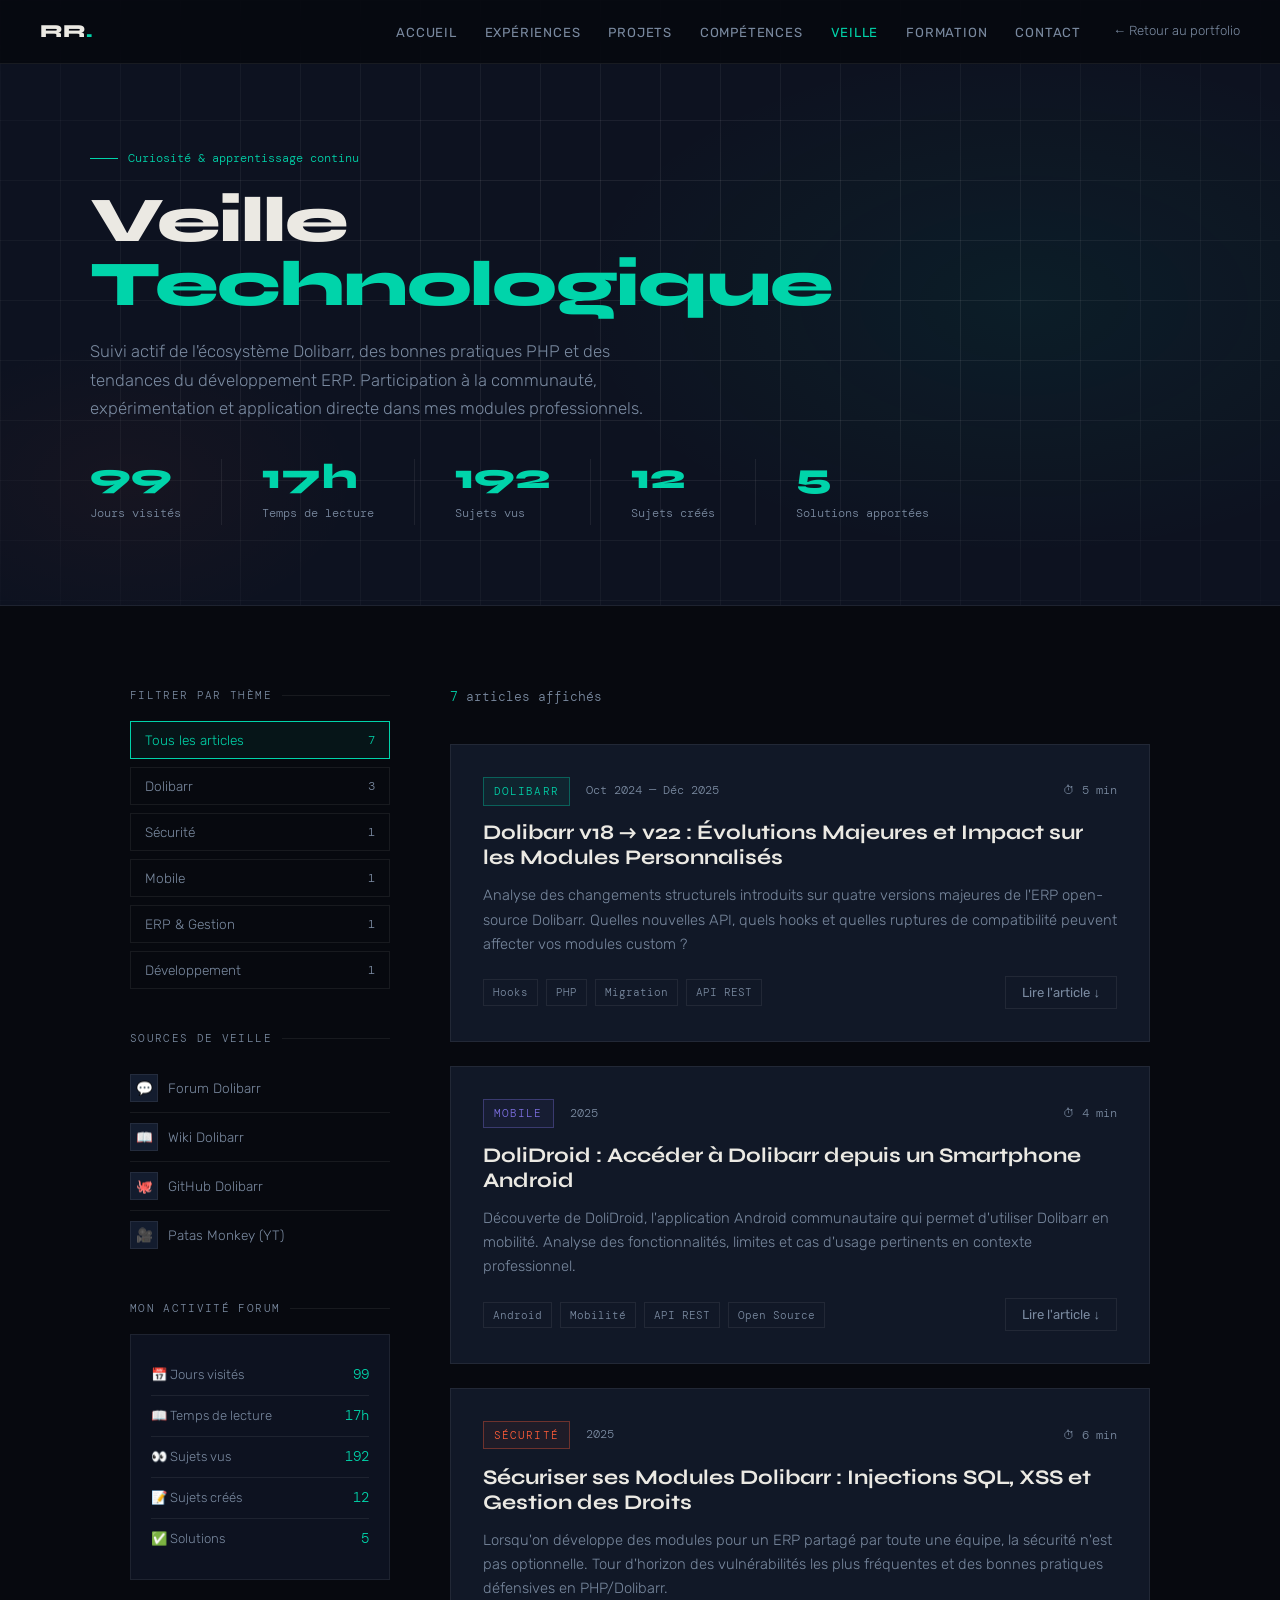
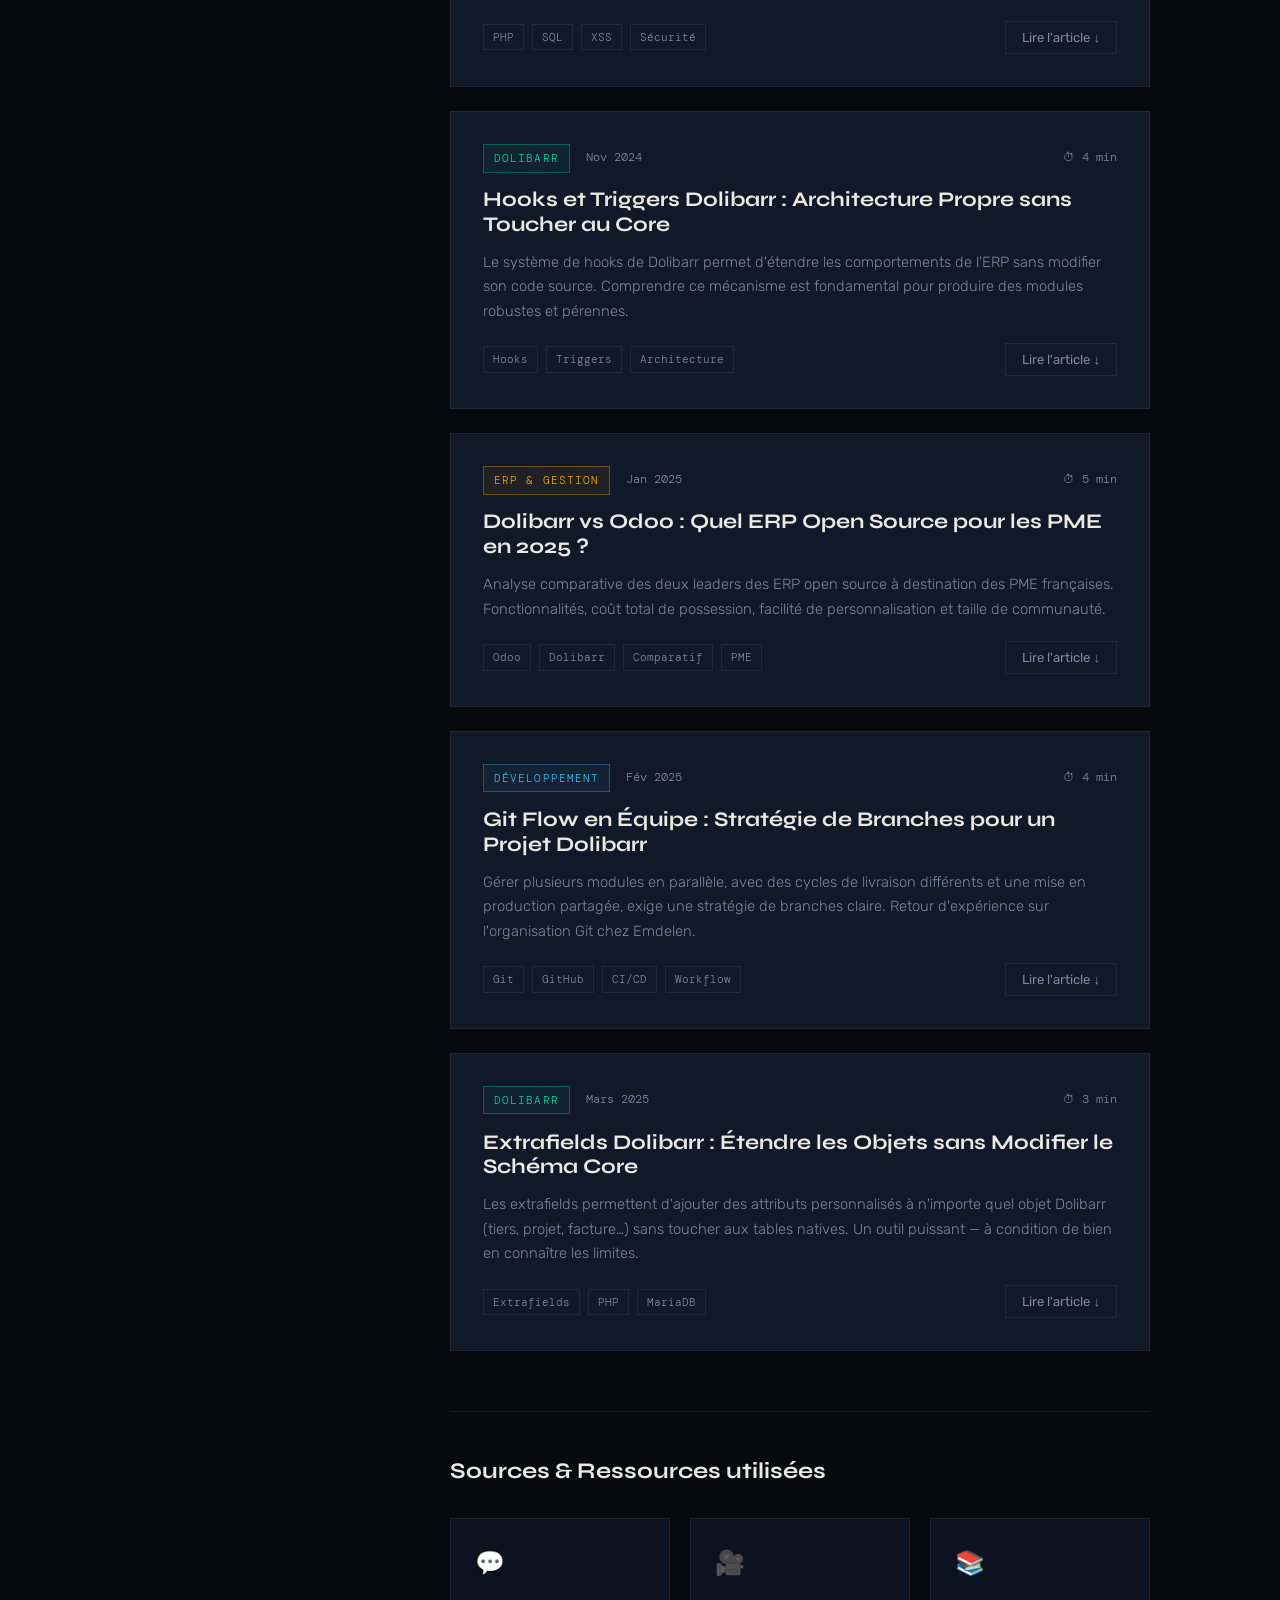
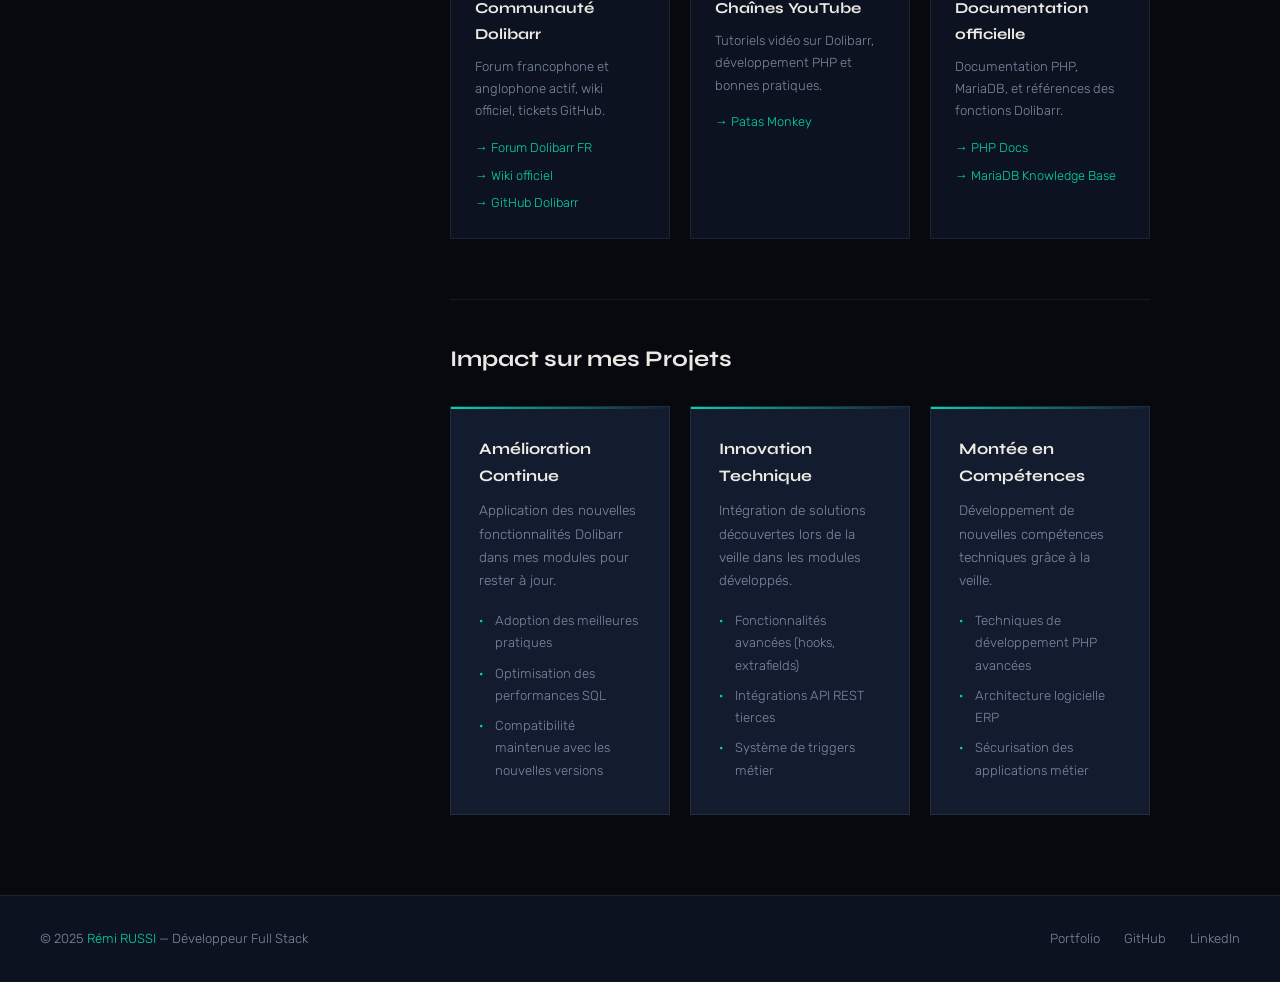
==== veille.html @ ec9b53f9 "portfolio V2" ====
<!DOCTYPE html>
<html lang="fr">
<head>
  <meta charset="UTF-8" />
  <meta name="viewport" content="width=device-width, initial-scale=1.0" />
  <title>Veille Technologique — Rémi RUSSI</title>
  <link rel="preconnect" href="https://fonts.googleapis.com" />
  <link rel="preconnect" href="https://fonts.gstatic.com" crossorigin />
  <link href="https://fonts.googleapis.com/css2?family=Syne:wght@400;600;700;800&family=Rubik:ital,wght@0,300;0,400;0,500;1,300&family=DM+Mono:wght@400;500&display=swap" rel="stylesheet" />
  <style>
    *, *::before, *::after { box-sizing: border-box; margin: 0; padding: 0; }

    :root {
      --bg:        #07090F;
      --bg2:       #0D1220;
      --bg3:       #131C2E;
      --card:      #111827;
      --text:      #EBE9E3;
      --muted:     #7A8AA0;
      --accent:    #00D4AA;
      --accent2:   #FF5C38;
      --border:    rgba(255,255,255,0.07);
      --font-head: 'Syne', sans-serif;
      --font-body: 'Rubik', sans-serif;
      --font-mono: 'DM Mono', monospace;
    }

    html { scroll-behavior: smooth; }

    body {
      background: var(--bg);
      color: var(--text);
      font-family: var(--font-body);
      font-weight: 300;
      line-height: 1.7;
      overflow-x: hidden;
    }

    /* ── NAV ── */
    nav {
      position: fixed;
      top: 0; left: 0; right: 0;
      z-index: 100;
      display: flex;
      align-items: center;
      justify-content: space-between;
      padding: 0 40px;
      height: 64px;
      background: rgba(7,9,15,0.85);
      backdrop-filter: blur(16px);
      border-bottom: 1px solid var(--border);
    }
    .nav-logo {
      font-family: var(--font-head);
      font-weight: 800;
      font-size: 1.15rem;
      color: var(--text);
      text-decoration: none;
    }
    .nav-logo span { color: var(--accent); }
    .nav-right {
      display: flex;
      align-items: center;
      gap: 32px;
    }
    .nav-links {
      display: flex;
      gap: 28px;
      list-style: none;
    }
    .nav-links a {
      font-size: 0.82rem;
      font-weight: 400;
      letter-spacing: 0.06em;
      text-transform: uppercase;
      color: var(--muted);
      text-decoration: none;
      transition: color 0.2s;
    }
    .nav-links a:hover,
    .nav-links a.active { color: var(--accent); }
    .nav-back {
      display: inline-flex;
      align-items: center;
      gap: 8px;
      font-size: 0.82rem;
      color: var(--muted);
      text-decoration: none;
      transition: color 0.2s;
    }
    .nav-back:hover { color: var(--accent); }

    /* ── HERO ── */
    .page-hero {
      padding: 140px 40px 80px;
      position: relative;
      overflow: hidden;
      background: var(--bg2);
      border-bottom: 1px solid var(--border);
    }
    .hero-bg {
      position: absolute; inset: 0;
      background:
        radial-gradient(ellipse 50% 60% at 80% 50%, rgba(0,212,170,0.06) 0%, transparent 70%),
        radial-gradient(ellipse 30% 40% at 10% 80%, rgba(255,92,56,0.04) 0%, transparent 60%);
      pointer-events: none;
    }
    .hero-grid {
      position: absolute; inset: 0;
      background-image:
        linear-gradient(var(--border) 1px, transparent 1px),
        linear-gradient(90deg, var(--border) 1px, transparent 1px);
      background-size: 60px 60px;
      mask-image: radial-gradient(ellipse 80% 80% at 50% 50%, black 30%, transparent 100%);
      pointer-events: none;
    }
    .page-hero-inner {
      max-width: 1100px;
      margin: 0 auto;
      position: relative;
    }
    .page-eyebrow {
      display: inline-flex;
      align-items: center;
      gap: 10px;
      font-family: var(--font-mono);
      font-size: 0.78rem;
      color: var(--accent);
      margin-bottom: 20px;
    }
    .page-eyebrow::before {
      content: '';
      display: block;
      width: 28px; height: 1px;
      background: var(--accent);
    }
    .page-hero h1 {
      font-family: var(--font-head);
      font-size: clamp(2.8rem, 5vw, 5rem);
      font-weight: 800;
      line-height: 1.0;
      letter-spacing: -0.02em;
      margin-bottom: 20px;
    }
    .page-hero h1 em { font-style: normal; color: var(--accent); }
    .page-hero p {
      font-size: 1.05rem;
      color: var(--muted);
      max-width: 600px;
      margin-bottom: 36px;
    }

    /* Stats row */
    .hero-stats-row {
      display: flex;
      gap: 40px;
      flex-wrap: wrap;
    }
    .hstat {
      text-align: left;
    }
    .hstat-num {
      font-family: var(--font-head);
      font-size: 2.2rem;
      font-weight: 800;
      color: var(--accent);
      display: block;
      line-height: 1;
      margin-bottom: 4px;
    }
    .hstat-label {
      font-size: 0.78rem;
      color: var(--muted);
      font-family: var(--font-mono);
    }
    .hstat-sep {
      width: 1px;
      background: var(--border);
      align-self: stretch;
    }

    /* ── LAYOUT ── */
    .main-layout {
      max-width: 1100px;
      margin: 0 auto;
      padding: 80px 40px;
      display: grid;
      grid-template-columns: 260px 1fr;
      gap: 60px;
      align-items: start;
    }

    /* ── SIDEBAR ── */
    .sidebar {
      position: sticky;
      top: 90px;
    }

    .sidebar-section { margin-bottom: 40px; }

    .sidebar-title {
      font-family: var(--font-mono);
      font-size: 0.7rem;
      color: var(--muted);
      letter-spacing: 0.12em;
      text-transform: uppercase;
      margin-bottom: 16px;
      display: flex;
      align-items: center;
      gap: 10px;
    }
    .sidebar-title::after {
      content: '';
      flex: 1;
      height: 1px;
      background: var(--border);
    }

    .filter-btn {
      display: flex;
      align-items: center;
      justify-content: space-between;
      width: 100%;
      padding: 10px 14px;
      background: transparent;
      border: 1px solid var(--border);
      color: var(--muted);
      font-family: var(--font-body);
      font-size: 0.85rem;
      font-weight: 300;
      cursor: pointer;
      text-align: left;
      margin-bottom: 8px;
      transition: all 0.2s;
    }
    .filter-btn:hover { border-color: rgba(0,212,170,0.3); color: var(--text); }
    .filter-btn.active { border-color: var(--accent); color: var(--accent); background: rgba(0,212,170,0.06); }
    .filter-count {
      font-family: var(--font-mono);
      font-size: 0.72rem;
      color: var(--muted);
    }
    .filter-btn.active .filter-count { color: var(--accent); }

    .source-link {
      display: flex;
      align-items: center;
      gap: 10px;
      padding: 10px 0;
      border-bottom: 1px solid var(--border);
      color: var(--muted);
      text-decoration: none;
      font-size: 0.85rem;
      transition: color 0.2s;
    }
    .source-link:last-child { border-bottom: none; }
    .source-link:hover { color: var(--accent); }
    .source-icon {
      width: 28px; height: 28px;
      background: var(--bg3);
      border: 1px solid var(--border);
      display: flex;
      align-items: center;
      justify-content: center;
      font-size: 0.85rem;
      flex-shrink: 0;
    }
    .forum-stats {
      background: var(--bg2);
      border: 1px solid var(--border);
      padding: 20px;
    }
    .fstat {
      display: flex;
      justify-content: space-between;
      align-items: center;
      padding: 8px 0;
      border-bottom: 1px solid var(--border);
      font-size: 0.82rem;
    }
    .fstat:last-child { border-bottom: none; }
    .fstat-label { color: var(--muted); }
    .fstat-val {
      font-family: var(--font-mono);
      color: var(--accent);
      font-size: 0.88rem;
    }

    /* ── ARTICLES ── */
    .articles-header {
      display: flex;
      align-items: center;
      justify-content: space-between;
      margin-bottom: 36px;
      flex-wrap: wrap;
      gap: 16px;
    }
    .articles-count {
      font-family: var(--font-mono);
      font-size: 0.8rem;
      color: var(--muted);
    }
    .articles-count span { color: var(--accent); }

    .article-card {
      background: var(--card);
      border: 1px solid var(--border);
      margin-bottom: 24px;
      transition: border-color 0.25s, transform 0.25s;
      display: none;
    }
    .article-card.shown {
      display: block;
      animation: fadeUp 0.4s ease both;
    }
    .article-card:hover { border-color: rgba(0,212,170,0.3); transform: translateY(-3px); }

    @keyframes fadeUp {
      from { opacity:0; transform: translateY(16px); }
      to   { opacity:1; transform: none; }
    }

    .article-inner {
      padding: 32px;
    }

    .article-meta {
      display: flex;
      align-items: center;
      gap: 16px;
      margin-bottom: 16px;
      flex-wrap: wrap;
    }
    .article-cat {
      font-family: var(--font-mono);
      font-size: 0.68rem;
      letter-spacing: 0.1em;
      text-transform: uppercase;
      padding: 4px 10px;
      border: 1px solid;
    }
    .article-cat.dolibarr  { color: #00D4AA; border-color: rgba(0,212,170,0.35); background: rgba(0,212,170,0.06); }
    .article-cat.securite  { color: #FF5C38; border-color: rgba(255,92,56,0.35); background: rgba(255,92,56,0.06); }
    .article-cat.mobile    { color: #7C6FE0; border-color: rgba(124,111,224,0.35); background: rgba(124,111,224,0.06); }
    .article-cat.erp       { color: #F0A500; border-color: rgba(240,165,0,0.35); background: rgba(240,165,0,0.06); }
    .article-cat.dev       { color: #36B8F0; border-color: rgba(54,184,240,0.35); background: rgba(54,184,240,0.06); }

    .article-date {
      font-family: var(--font-mono);
      font-size: 0.72rem;
      color: var(--muted);
    }
    .article-read-time {
      font-family: var(--font-mono);
      font-size: 0.72rem;
      color: var(--muted);
      margin-left: auto;
    }

    .article-card h2 {
      font-family: var(--font-head);
      font-size: 1.3rem;
      font-weight: 700;
      margin-bottom: 12px;
      line-height: 1.2;
    }

    .article-intro {
      font-size: 0.92rem;
      color: var(--muted);
      margin-bottom: 20px;
      line-height: 1.65;
    }

    .article-body {
      display: none;
      font-size: 0.9rem;
      line-height: 1.75;
      color: var(--muted);
      border-top: 1px solid var(--border);
      margin-top: 20px;
      padding-top: 20px;
    }
    .article-body.open { display: block; }

    .article-body h3 {
      font-family: var(--font-head);
      font-size: 1rem;
      font-weight: 700;
      color: var(--text);
      margin: 20px 0 10px;
    }
    .article-body h3:first-child { margin-top: 0; }

    .article-body p { margin-bottom: 14px; }

    .article-body ul {
      list-style: none;
      margin-bottom: 14px;
    }
    .article-body ul li {
      padding: 5px 0 5px 18px;
      position: relative;
    }
    .article-body ul li::before {
      content: '→';
      position: absolute;
      left: 0;
      color: var(--accent);
      font-size: 0.75rem;
    }

    .article-body .highlight {
      background: var(--bg3);
      border-left: 3px solid var(--accent);
      padding: 14px 18px;
      margin: 18px 0;
      font-size: 0.88rem;
      color: var(--text);
      font-style: italic;
    }

    .article-body code {
      font-family: var(--font-mono);
      font-size: 0.82rem;
      background: var(--bg3);
      padding: 2px 6px;
      color: var(--accent);
    }

    .article-footer {
      display: flex;
      align-items: center;
      justify-content: space-between;
      flex-wrap: wrap;
      gap: 12px;
    }

    .article-tags { display: flex; gap: 8px; flex-wrap: wrap; }
    .atag {
      font-family: var(--font-mono);
      font-size: 0.68rem;
      padding: 3px 9px;
      border: 1px solid var(--border);
      color: var(--muted);
    }

    .btn-expand {
      display: inline-flex;
      align-items: center;
      gap: 6px;
      background: transparent;
      border: 1px solid var(--border);
      color: var(--muted);
      font-family: var(--font-body);
      font-size: 0.82rem;
      padding: 8px 16px;
      cursor: pointer;
      transition: all 0.2s;
    }
    .btn-expand:hover { border-color: var(--accent); color: var(--accent); }
    .btn-expand.open { border-color: var(--accent); color: var(--accent); }

    /* Sources externes */
    .sources-section {
      margin-top: 60px;
      padding-top: 40px;
      border-top: 1px solid var(--border);
    }
    .sources-title {
      font-family: var(--font-head);
      font-size: 1.4rem;
      font-weight: 700;
      margin-bottom: 28px;
    }
    .sources-grid {
      display: grid;
      grid-template-columns: repeat(3, 1fr);
      gap: 20px;
    }
    .source-card {
      background: var(--bg2);
      border: 1px solid var(--border);
      padding: 24px;
      transition: border-color 0.2s;
    }
    .source-card:hover { border-color: rgba(0,212,170,0.3); }
    .source-card-icon { font-size: 1.5rem; margin-bottom: 12px; }
    .source-card h4 {
      font-family: var(--font-head);
      font-size: 0.95rem;
      font-weight: 700;
      margin-bottom: 8px;
    }
    .source-card p { font-size: 0.82rem; color: var(--muted); margin-bottom: 14px; }
    .source-card-links { display: flex; flex-direction: column; gap: 6px; }
    .source-card-links a {
      font-size: 0.8rem;
      color: var(--accent);
      text-decoration: none;
      transition: opacity 0.2s;
    }
    .source-card-links a:hover { opacity: 0.75; }

    /* Impact */
    .impact-section {
      margin-top: 60px;
      padding-top: 40px;
      border-top: 1px solid var(--border);
    }
    .impact-title {
      font-family: var(--font-head);
      font-size: 1.4rem;
      font-weight: 700;
      margin-bottom: 28px;
    }
    .impact-grid {
      display: grid;
      grid-template-columns: repeat(3, 1fr);
      gap: 20px;
    }
    .impact-card {
      background: var(--bg3);
      border: 1px solid var(--border);
      padding: 28px;
      position: relative;
      overflow: hidden;
    }
    .impact-card::before {
      content: '';
      position: absolute;
      top: 0; left: 0; right: 0;
      height: 2px;
      background: linear-gradient(90deg, var(--accent), transparent);
    }
    .impact-card h4 {
      font-family: var(--font-head);
      font-size: 1rem;
      font-weight: 700;
      margin-bottom: 10px;
    }
    .impact-card p { font-size: 0.85rem; color: var(--muted); margin-bottom: 14px; }
    .impact-card ul { list-style: none; }
    .impact-card ul li {
      font-size: 0.82rem;
      color: var(--muted);
      padding: 4px 0 4px 16px;
      position: relative;
    }
    .impact-card ul li::before {
      content: '·';
      position: absolute; left: 0;
      color: var(--accent);
    }

    /* ── FOOTER ── */
    footer {
      background: var(--bg2);
      border-top: 1px solid var(--border);
      padding: 32px 40px;
      display: flex;
      align-items: center;
      justify-content: space-between;
      flex-wrap: wrap;
      gap: 20px;
    }
    .footer-copy { font-size: 0.82rem; color: var(--muted); }
    .footer-copy span { color: var(--accent); }
    .footer-links { display: flex; gap: 24px; }
    .footer-links a {
      font-size: 0.82rem; color: var(--muted); text-decoration: none; transition: color 0.2s;
    }
    .footer-links a:hover { color: var(--accent); }

    /* Responsive */
    @media (max-width: 900px) {
      nav { padding: 0 20px; }
      .nav-links { display: none; }
      .page-hero { padding: 110px 20px 60px; }
      .main-layout { grid-template-columns: 1fr; padding: 50px 20px; }
      .sidebar { position: static; }
      .sources-grid, .impact-grid { grid-template-columns: 1fr; }
      .hero-stats-row { gap: 24px; }
      .hstat-sep { display: none; }
    }
  </style>
</head>
<body>

  <!-- ── NAV ── -->
  <nav>
    <a href="index.html" class="nav-logo">RR<span>.</span></a>
    <div class="nav-right">
      <ul class="nav-links">
        <li><a href="index.html">Accueil</a></li>
        <li><a href="index.html#titre-experiences">Expériences</a></li>
        <li><a href="index.html#projets">Projets</a></li>
        <li><a href="index.html#titre-competence">Compétences</a></li>
        <li><a href="veille.html" class="active">Veille</a></li>
        <li><a href="index.html#formation">Formation</a></li>
        <li><a href="index.html#contact">Contact</a></li>
      </ul>
      <a href="index.html" class="nav-back">← Retour au portfolio</a>
    </div>
  </nav>

  <!-- ── PAGE HERO ── -->
  <header class="page-hero">
    <div class="hero-bg"></div>
    <div class="hero-grid"></div>
    <div class="page-hero-inner">
      <div class="page-eyebrow">Curiosité & apprentissage continu</div>
      <h1>Veille<br><em>Technologique</em></h1>
      <p>
        Suivi actif de l'écosystème Dolibarr, des bonnes pratiques PHP et des tendances du développement ERP.
        Participation à la communauté, expérimentation et application directe dans mes modules professionnels.
      </p>
      <div class="hero-stats-row">
        <div class="hstat">
          <span class="hstat-num">99</span>
          <span class="hstat-label">Jours visités</span>
        </div>
        <div class="hstat-sep"></div>
        <div class="hstat">
          <span class="hstat-num">17h</span>
          <span class="hstat-label">Temps de lecture</span>
        </div>
        <div class="hstat-sep"></div>
        <div class="hstat">
          <span class="hstat-num">192</span>
          <span class="hstat-label">Sujets vus</span>
        </div>
        <div class="hstat-sep"></div>
        <div class="hstat">
          <span class="hstat-num">12</span>
          <span class="hstat-label">Sujets créés</span>
        </div>
        <div class="hstat-sep"></div>
        <div class="hstat">
          <span class="hstat-num">5</span>
          <span class="hstat-label">Solutions apportées</span>
        </div>
      </div>
    </div>
  </header>

  <!-- ── MAIN LAYOUT ── -->
  <div class="main-layout">

    <!-- SIDEBAR -->
    <aside class="sidebar">

      <div class="sidebar-section">
        <div class="sidebar-title">Filtrer par thème</div>
        <button class="filter-btn active" data-filter="all">
          Tous les articles <span class="filter-count">7</span>
        </button>
        <button class="filter-btn" data-filter="dolibarr">
          Dolibarr <span class="filter-count">3</span>
        </button>
        <button class="filter-btn" data-filter="securite">
          Sécurité <span class="filter-count">1</span>
        </button>
        <button class="filter-btn" data-filter="mobile">
          Mobile <span class="filter-count">1</span>
        </button>
        <button class="filter-btn" data-filter="erp">
          ERP &amp; Gestion <span class="filter-count">1</span>
        </button>
        <button class="filter-btn" data-filter="dev">
          Développement <span class="filter-count">1</span>
        </button>
      </div>

      <div class="sidebar-section">
        <div class="sidebar-title">Sources de veille</div>
        <a href="https://www.dolibarr.fr/forum/" target="_blank" class="source-link">
          <div class="source-icon">💬</div>
          Forum Dolibarr
        </a>
        <a href="https://wiki.dolibarr.org" target="_blank" class="source-link">
          <div class="source-icon">📖</div>
          Wiki Dolibarr
        </a>
        <a href="https://github.com/Dolibarr/dolibarr" target="_blank" class="source-link">
          <div class="source-icon">🐙</div>
          GitHub Dolibarr
        </a>
        <a href="https://www.youtube.com/channel/UCqyVebuI5n73yjHRZxjzQvg" target="_blank" class="source-link">
          <div class="source-icon">🎥</div>
          Patas Monkey (YT)
        </a>
      </div>

      <div class="sidebar-section">
        <div class="sidebar-title">Mon activité forum</div>
        <div class="forum-stats">
          <div class="fstat">
            <span class="fstat-label">📅 Jours visités</span>
            <span class="fstat-val">99</span>
          </div>
          <div class="fstat">
            <span class="fstat-label">📖 Temps de lecture</span>
            <span class="fstat-val">17h</span>
          </div>
          <div class="fstat">
            <span class="fstat-label">👀 Sujets vus</span>
            <span class="fstat-val">192</span>
          </div>
          <div class="fstat">
            <span class="fstat-label">📝 Sujets créés</span>
            <span class="fstat-val">12</span>
          </div>
          <div class="fstat">
            <span class="fstat-label">✅ Solutions</span>
            <span class="fstat-val">5</span>
          </div>
        </div>
      </div>

    </aside>

    <!-- ARTICLES -->
    <main>
      <div class="articles-header">
        <div class="articles-count">
          <span id="count-shown">7</span> articles affichés
        </div>
      </div>

      <!-- Article 1 -->
      <article class="article-card shown" data-cat="dolibarr">
        <div class="article-inner">
          <div class="article-meta">
            <span class="article-cat dolibarr">Dolibarr</span>
            <span class="article-date">Oct 2024 — Déc 2025</span>
            <span class="article-read-time">⏱ 5 min</span>
          </div>
          <h2>Dolibarr v18 → v22 : Évolutions Majeures et Impact sur les Modules Personnalisés</h2>
          <p class="article-intro">
            Analyse des changements structurels introduits sur quatre versions majeures de l'ERP open-source Dolibarr.
            Quelles nouvelles API, quels hooks et quelles ruptures de compatibilité peuvent affecter vos modules custom ?
          </p>
          <div class="article-body" id="body-1">
            <h3>Contexte</h3>
            <p>
              Depuis mon arrivée en alternance chez Emdelen en septembre 2024, j'ai été immédiatement confronté à la nécessité de maintenir des modules PHP compatibles avec les dernières versions de Dolibarr. La veille sur les releases notes GitHub est donc devenue une routine hebdomadaire.
            </p>
            <h3>Principales évolutions v18 → v22</h3>
            <ul>
              <li><strong>Système de Hooks renforcé :</strong> introduction de nouveaux points d'accroche dans les objets métier (Commande, Facture, Projet), permettant d'éviter les patches directs du core.</li>
              <li><strong>API REST enrichie :</strong> de nombreux endpoints ont été stabilisés et documentés, rendant les intégrations tierces plus robustes.</li>
              <li><strong>Réécriture partielle du moteur de droits :</strong> modifications dans la gestion des <code>$user->rights</code>, avec impact sur les modules qui surchargeaient les permissions.</li>
              <li><strong>Nouvelles Extrafields :</strong> possibilité d'attacher des champs additionnels à davantage d'objets, avec support amélioré dans les formulaires générés automatiquement.</li>
              <li><strong>Performance :</strong> optimisation des requêtes SQL dans les listes longues, réduction des N+1 queries dans les agendas et projets.</li>
            </ul>
            <div class="highlight">
              💡 Conseil pratique : avant toute mise à jour majeure de Dolibarr, toujours tester les modules custom sur un environnement de staging avec la nouvelle version, en activant le mode debug <code>define('MAIN_CORE_DEBUG', 1)</code>.
            </div>
            <h3>Impact sur mes modules</h3>
            <p>
              Lors de la mise à jour vers v18 puis v22, j'ai dû réviser la gestion des hooks dans le Module Générique Emdelen pour utiliser les nouveaux points d'accroche sans modifier le core. J'ai également mis à jour les requêtes SQL pour m'aligner avec les changements de schéma des tables de projets.
            </p>
          </div>
          <div class="article-footer">
            <div class="article-tags">
              <span class="atag">Hooks</span>
              <span class="atag">PHP</span>
              <span class="atag">Migration</span>
              <span class="atag">API REST</span>
            </div>
            <button class="btn-expand" onclick="toggleArticle('body-1', this)">
              Lire l'article ↓
            </button>
          </div>
        </div>
      </article>

      <!-- Article 2 -->
      <article class="article-card shown" data-cat="mobile">
        <div class="article-inner">
          <div class="article-meta">
            <span class="article-cat mobile">Mobile</span>
            <span class="article-date">2025</span>
            <span class="article-read-time">⏱ 4 min</span>
          </div>
          <h2>DoliDroid : Accéder à Dolibarr depuis un Smartphone Android</h2>
          <p class="article-intro">
            Découverte de DoliDroid, l'application Android communautaire qui permet d'utiliser Dolibarr en mobilité. Analyse des fonctionnalités, limites et cas d'usage pertinents en contexte professionnel.
          </p>
          <div class="article-body" id="body-2">
            <h3>Présentation</h3>
            <p>
              DoliDroid est une application Android développée et maintenue par des membres de la communauté Dolibarr. Elle offre une interface mobile adaptée pour accéder aux principales fonctionnalités de l'ERP depuis un smartphone.
            </p>
            <h3>Fonctionnalités couvertes</h3>
            <ul>
              <li>Consultation et création de devis, factures, commandes</li>
              <li>Accès au CRM (tiers, contacts)</li>
              <li>Gestion des agendas et des événements</li>
              <li>Pointage de temps sur des projets</li>
              <li>Notifications push pour les tâches et alertes</li>
            </ul>
            <h3>Limites identifiées</h3>
            <p>
              Les modules personnalisés ne sont pas automatiquement accessibles depuis DoliDroid : l'application ne supporte que les modules officiels de Dolibarr. Les extrafields ajoutés via des modules custom ne s'affichent pas nativement.
            </p>
            <div class="highlight">
              🔍 Piste d'amélioration : utiliser l'API REST de Dolibarr pour exposer les données des modules custom, ce qui permettrait d'y accéder depuis une application mobile maison ou depuis des outils no-code comme n8n.
            </div>
            <h3>Pertinence pour Emdelen</h3>
            <p>
              La mobilité est un axe à explorer pour les chefs de projet qui suivent plusieurs chantiers en déplacement. La combinaison DoliDroid + API REST maison pourrait répondre à ce besoin à terme.
            </p>
          </div>
          <div class="article-footer">
            <div class="article-tags">
              <span class="atag">Android</span>
              <span class="atag">Mobilité</span>
              <span class="atag">API REST</span>
              <span class="atag">Open Source</span>
            </div>
            <button class="btn-expand" onclick="toggleArticle('body-2', this)">
              Lire l'article ↓
            </button>
          </div>
        </div>
      </article>

      <!-- Article 3 -->
      <article class="article-card shown" data-cat="securite">
        <div class="article-inner">
          <div class="article-meta">
            <span class="article-cat securite">Sécurité</span>
            <span class="article-date">2025</span>
            <span class="article-read-time">⏱ 6 min</span>
          </div>
          <h2>Sécuriser ses Modules Dolibarr : Injections SQL, XSS et Gestion des Droits</h2>
          <p class="article-intro">
            Lorsqu'on développe des modules pour un ERP partagé par toute une équipe, la sécurité n'est pas optionnelle. Tour d'horizon des vulnérabilités les plus fréquentes et des bonnes pratiques défensives en PHP/Dolibarr.
          </p>
          <div class="article-body" id="body-3">
            <h3>Injections SQL</h3>
            <p>
              Dolibarr expose sa classe <code>DoliDB</code> qui intègre des méthodes d'échappement. Il est impératif de ne jamais interpoler directement des variables dans les requêtes SQL.
            </p>
            <ul>
              <li>Utiliser <code>$db->escape($var)</code> pour tout input utilisateur</li>
              <li>Utiliser <code>$db->sanitize($var)</code> pour les noms de colonnes dynamiques</li>
              <li>Préférer les requêtes préparées avec <code>llxSafe()</code> quand disponible</li>
            </ul>
            <h3>Cross-Site Scripting (XSS)</h3>
            <p>
              L'affichage de données issues de la base dans des formulaires HTML doit toujours passer par une fonction d'échappement.
            </p>
            <ul>
              <li><code>dol_htmlentities($val)</code> pour tout affichage de valeur en HTML</li>
              <li><code>dol_escape_js($val)</code> pour les valeurs injectées en JavaScript</li>
              <li>Ne jamais utiliser <code>echo $_POST['champ']</code> sans sanitization</li>
            </ul>
            <div class="highlight">
              ⚠️ Vulnérabilité fréquente : les champs de formulaire pré-remplis avec des données de la BDD sans <code>dol_htmlentities()</code> sont une source classique de XSS dans les modules custom.
            </div>
            <h3>Gestion des droits</h3>
            <p>
              Tout module Dolibarr doit définir ses propres droits dans le fichier <code>mymodule.class.php</code> et vérifier systématiquement ces droits en début de chaque script d'action avec <code>accessforbidden()</code>.
            </p>
          </div>
          <div class="article-footer">
            <div class="article-tags">
              <span class="atag">PHP</span>
              <span class="atag">SQL</span>
              <span class="atag">XSS</span>
              <span class="atag">Sécurité</span>
            </div>
            <button class="btn-expand" onclick="toggleArticle('body-3', this)">
              Lire l'article ↓
            </button>
          </div>
        </div>
      </article>

      <!-- Article 4 -->
      <article class="article-card shown" data-cat="dolibarr">
        <div class="article-inner">
          <div class="article-meta">
            <span class="article-cat dolibarr">Dolibarr</span>
            <span class="article-date">Nov 2024</span>
            <span class="article-read-time">⏱ 4 min</span>
          </div>
          <h2>Hooks et Triggers Dolibarr : Architecture Propre sans Toucher au Core</h2>
          <p class="article-intro">
            Le système de hooks de Dolibarr permet d'étendre les comportements de l'ERP sans modifier son code source. Comprendre ce mécanisme est fondamental pour produire des modules robustes et pérennes.
          </p>
          <div class="article-body" id="body-4">
            <h3>Différence entre Hook et Trigger</h3>
            <p>
              Un <strong>Hook</strong> est un point d'injection dans l'affichage ou le traitement, appelé par Dolibarr à des moments clés du rendu. Un <strong>Trigger</strong> est déclenché lors d'actions métier (création, modification, suppression d'objets) et s'exécute après validation.
            </p>
            <h3>Créer un Hook</h3>
            <ul>
              <li>Créer la classe <code>InterfaceMyHook</code> dans <code>/core/triggers/interface_mymodule.class.php</code></li>
              <li>Implémenter la méthode <code>runWorkflow()</code> ou <code>executeHooks()</code></li>
              <li>Déclarer le hook dans le module descriptor</li>
            </ul>
            <div class="highlight">
              💡 Bonne pratique : toujours vérifier l'action courante avec <code>$action</code> et le contexte avec <code>$hookmanager->contextarray</code> avant d'agir, pour éviter des effets de bord indésirables.
            </div>
            <h3>Application dans mes modules</h3>
            <p>
              Dans le Module Générique Emdelen, j'utilise des hooks pour injecter des champs supplémentaires dans les fiches fournisseurs et dans les formulaires de projets, sans modifier les templates natifs de Dolibarr.
            </p>
          </div>
          <div class="article-footer">
            <div class="article-tags">
              <span class="atag">Hooks</span>
              <span class="atag">Triggers</span>
              <span class="atag">Architecture</span>
            </div>
            <button class="btn-expand" onclick="toggleArticle('body-4', this)">
              Lire l'article ↓
            </button>
          </div>
        </div>
      </article>

      <!-- Article 5 -->
      <article class="article-card shown" data-cat="erp">
        <div class="article-inner">
          <div class="article-meta">
            <span class="article-cat erp">ERP & Gestion</span>
            <span class="article-date">Jan 2025</span>
            <span class="article-read-time">⏱ 5 min</span>
          </div>
          <h2>Dolibarr vs Odoo : Quel ERP Open Source pour les PME en 2025 ?</h2>
          <p class="article-intro">
            Analyse comparative des deux leaders des ERP open source à destination des PME françaises. Fonctionnalités, coût total de possession, facilité de personnalisation et taille de communauté.
          </p>
          <div class="article-body" id="body-5">
            <h3>Dolibarr</h3>
            <ul>
              <li>Code PHP natif, très accessible pour un développeur web</li>
              <li>Installation légère, même sur un hébergement mutualisé</li>
              <li>Communauté francophone très active</li>
              <li>Modules sur DoliStore, nombreux en open source sur GitHub</li>
              <li>Idéal pour les petites structures (1-50 personnes)</li>
            </ul>
            <h3>Odoo</h3>
            <ul>
              <li>Python / framework MVC maison (OWL + QWeb)</li>
              <li>Interface bien plus moderne et cohérente</li>
              <li>Écosystème plus large et marketplace riche</li>
              <li>Courbe d'apprentissage plus élevée pour le développement de modules</li>
              <li>Version Community gratuite, mais certains modules clés sont payants</li>
            </ul>
            <div class="highlight">
              📌 Mon bilan : pour une entreprise comme Emdelen qui a des besoins métier spécifiques et une équipe dev interne, Dolibarr est un choix cohérent grâce à sa flexibilité et à la simplicité de sa stack technique.
            </div>
          </div>
          <div class="article-footer">
            <div class="article-tags">
              <span class="atag">Odoo</span>
              <span class="atag">Dolibarr</span>
              <span class="atag">Comparatif</span>
              <span class="atag">PME</span>
            </div>
            <button class="btn-expand" onclick="toggleArticle('body-5', this)">
              Lire l'article ↓
            </button>
          </div>
        </div>
      </article>

      <!-- Article 6 -->
      <article class="article-card shown" data-cat="dev">
        <div class="article-inner">
          <div class="article-meta">
            <span class="article-cat dev">Développement</span>
            <span class="article-date">Fév 2025</span>
            <span class="article-read-time">⏱ 4 min</span>
          </div>
          <h2>Git Flow en Équipe : Stratégie de Branches pour un Projet Dolibarr</h2>
          <p class="article-intro">
            Gérer plusieurs modules en parallèle, avec des cycles de livraison différents et une mise en production partagée, exige une stratégie de branches claire. Retour d'expérience sur l'organisation Git chez Emdelen.
          </p>
          <div class="article-body" id="body-6">
            <h3>Problématique</h3>
            <p>
              Développer des modules Dolibarr implique des dépendances entre modules, des phases de test sur staging et des mises en production planifiées. Sans stratégie de branches, les conflits et les régressions se multiplient.
            </p>
            <h3>Stratégie adoptée</h3>
            <ul>
              <li><code>main</code> : code en production, jamais modifié directement</li>
              <li><code>develop</code> : intégration continue, branch de référence pour les PR</li>
              <li><code>feature/nom-module</code> : une branche par module ou fonctionnalité</li>
              <li><code>hotfix/xxx</code> : correctifs urgents directement sur <code>main</code></li>
            </ul>
            <div class="highlight">
              🔁 Workflow : <code>feature</code> → PR vers <code>develop</code> → tests staging → merge vers <code>main</code> → tag de version → déploiement.
            </div>
            <h3>Outils complémentaires</h3>
            <p>
              Utilisation de GitHub Actions pour déclencher des vérifications de syntaxe PHP (<code>php -l</code>) automatiquement à chaque push, ce qui évite de déployer du code cassé en production.
            </p>
          </div>
          <div class="article-footer">
            <div class="article-tags">
              <span class="atag">Git</span>
              <span class="atag">GitHub</span>
              <span class="atag">CI/CD</span>
              <span class="atag">Workflow</span>
            </div>
            <button class="btn-expand" onclick="toggleArticle('body-6', this)">
              Lire l'article ↓
            </button>
          </div>
        </div>
      </article>

      <!-- Article 7 -->
      <article class="article-card shown" data-cat="dolibarr">
        <div class="article-inner">
          <div class="article-meta">
            <span class="article-cat dolibarr">Dolibarr</span>
            <span class="article-date">Mars 2025</span>
            <span class="article-read-time">⏱ 3 min</span>
          </div>
          <h2>Extrafields Dolibarr : Étendre les Objets sans Modifier le Schéma Core</h2>
          <p class="article-intro">
            Les extrafields permettent d'ajouter des attributs personnalisés à n'importe quel objet Dolibarr (tiers, projet, facture…) sans toucher aux tables natives. Un outil puissant — à condition de bien en connaître les limites.
          </p>
          <div class="article-body" id="body-7">
            <h3>Fonctionnement</h3>
            <p>
              Les extrafields sont stockées dans des tables suffixées <code>_extrafields</code> (ex: <code>llx_societe_extrafields</code>). Elles sont déclarées soit via l'interface administrateur de Dolibarr, soit directement dans le code du module avec la classe <code>ExtraFields</code>.
            </p>
            <h3>Types disponibles</h3>
            <ul>
              <li><strong>varchar, int, double, date</strong> : types simples</li>
              <li><strong>select</strong> : liste déroulante avec valeurs prédéfinies</li>
              <li><strong>link</strong> : lien vers un autre objet Dolibarr (ex: un projet)</li>
              <li><strong>checkbox, radio</strong> : pour des options binaires ou multiples</li>
              <li><strong>text, html</strong> : champs libres, avec éditeur WYSIWYG pour html</li>
            </ul>
            <div class="highlight">
              ⚡ Astuce : déclarer les extrafields dans le code du module plutôt que via l'UI permet de les versionner avec Git et de les déployer automatiquement à l'installation du module.
            </div>
            <h3>Utilisation dans mes modules</h3>
            <p>
              J'utilise les extrafields pour stocker des données spécifiques à Emdelen sur les tiers fournisseurs (notation, catégorie interne) et sur les projets (charge prévisionnelle, référence client), sans jamais modifier les tables core de Dolibarr.
            </p>
          </div>
          <div class="article-footer">
            <div class="article-tags">
              <span class="atag">Extrafields</span>
              <span class="atag">PHP</span>
              <span class="atag">MariaDB</span>
            </div>
            <button class="btn-expand" onclick="toggleArticle('body-7', this)">
              Lire l'article ↓
            </button>
          </div>
        </div>
      </article>

      <!-- Sources -->
      <div class="sources-section">
        <h3 class="sources-title">Sources &amp; Ressources utilisées</h3>
        <div class="sources-grid">
          <div class="source-card">
            <div class="source-card-icon">💬</div>
            <h4>Communauté Dolibarr</h4>
            <p>Forum francophone et anglophone actif, wiki officiel, tickets GitHub.</p>
            <div class="source-card-links">
              <a href="https://www.dolibarr.fr/forum/" target="_blank">→ Forum Dolibarr FR</a>
              <a href="https://wiki.dolibarr.org" target="_blank">→ Wiki officiel</a>
              <a href="https://github.com/Dolibarr/dolibarr" target="_blank">→ GitHub Dolibarr</a>
            </div>
          </div>
          <div class="source-card">
            <div class="source-card-icon">🎥</div>
            <h4>Chaînes YouTube</h4>
            <p>Tutoriels vidéo sur Dolibarr, développement PHP et bonnes pratiques.</p>
            <div class="source-card-links">
              <a href="https://www.youtube.com/channel/UCqyVebuI5n73yjHRZxjzQvg" target="_blank">→ Patas Monkey</a>
            </div>
          </div>
          <div class="source-card">
            <div class="source-card-icon">📚</div>
            <h4>Documentation officielle</h4>
            <p>Documentation PHP, MariaDB, et références des fonctions Dolibarr.</p>
            <div class="source-card-links">
              <a href="https://php.net/docs.php" target="_blank">→ PHP Docs</a>
              <a href="https://mariadb.com/kb/en/" target="_blank">→ MariaDB Knowledge Base</a>
            </div>
          </div>
        </div>
      </div>

      <!-- Impact -->
      <div class="impact-section">
        <h3 class="impact-title">Impact sur mes Projets</h3>
        <div class="impact-grid">
          <div class="impact-card">
            <h4>Amélioration Continue</h4>
            <p>Application des nouvelles fonctionnalités Dolibarr dans mes modules pour rester à jour.</p>
            <ul>
              <li>Adoption des meilleures pratiques</li>
              <li>Optimisation des performances SQL</li>
              <li>Compatibilité maintenue avec les nouvelles versions</li>
            </ul>
          </div>
          <div class="impact-card">
            <h4>Innovation Technique</h4>
            <p>Intégration de solutions découvertes lors de la veille dans les modules développés.</p>
            <ul>
              <li>Fonctionnalités avancées (hooks, extrafields)</li>
              <li>Intégrations API REST tierces</li>
              <li>Système de triggers métier</li>
            </ul>
          </div>
          <div class="impact-card">
            <h4>Montée en Compétences</h4>
            <p>Développement de nouvelles compétences techniques grâce à la veille.</p>
            <ul>
              <li>Techniques de développement PHP avancées</li>
              <li>Architecture logicielle ERP</li>
              <li>Sécurisation des applications métier</li>
            </ul>
          </div>
        </div>
      </div>

    </main>
  </div>

  <!-- ── FOOTER ── -->
  <footer>
    <p class="footer-copy">© 2025 <span>Rémi RUSSI</span> — Développeur Full Stack</p>
    <div class="footer-links">
      <a href="index.html">Portfolio</a>
      <a href="https://github.com/ridou77" target="_blank">GitHub</a>
      <a href="https://www.linkedin.com/in/r%C3%A9mi-russi-6a65522a9/" target="_blank">LinkedIn</a>
    </div>
  </footer>

  <script>
    // Toggle article body
    function toggleArticle(id, btn) {
      const body = document.getElementById(id);
      const isOpen = body.classList.toggle('open');
      btn.classList.toggle('open', isOpen);
      btn.textContent = isOpen ? 'Réduire ↑' : 'Lire l\'article ↓';
    }

    // Filter by category
    const filterBtns = document.querySelectorAll('.filter-btn');
    const articles = document.querySelectorAll('.article-card');
    const countEl = document.getElementById('count-shown');

    filterBtns.forEach(btn => {
      btn.addEventListener('click', () => {
        filterBtns.forEach(b => b.classList.remove('active'));
        btn.classList.add('active');
        const filter = btn.dataset.filter;
        let count = 0;
        articles.forEach(a => {
          const match = filter === 'all' || a.dataset.cat === filter;
          a.classList.toggle('shown', match);
          if (match) count++;
        });
        countEl.textContent = count;
      });
    });
  </script>
</body>
</html>
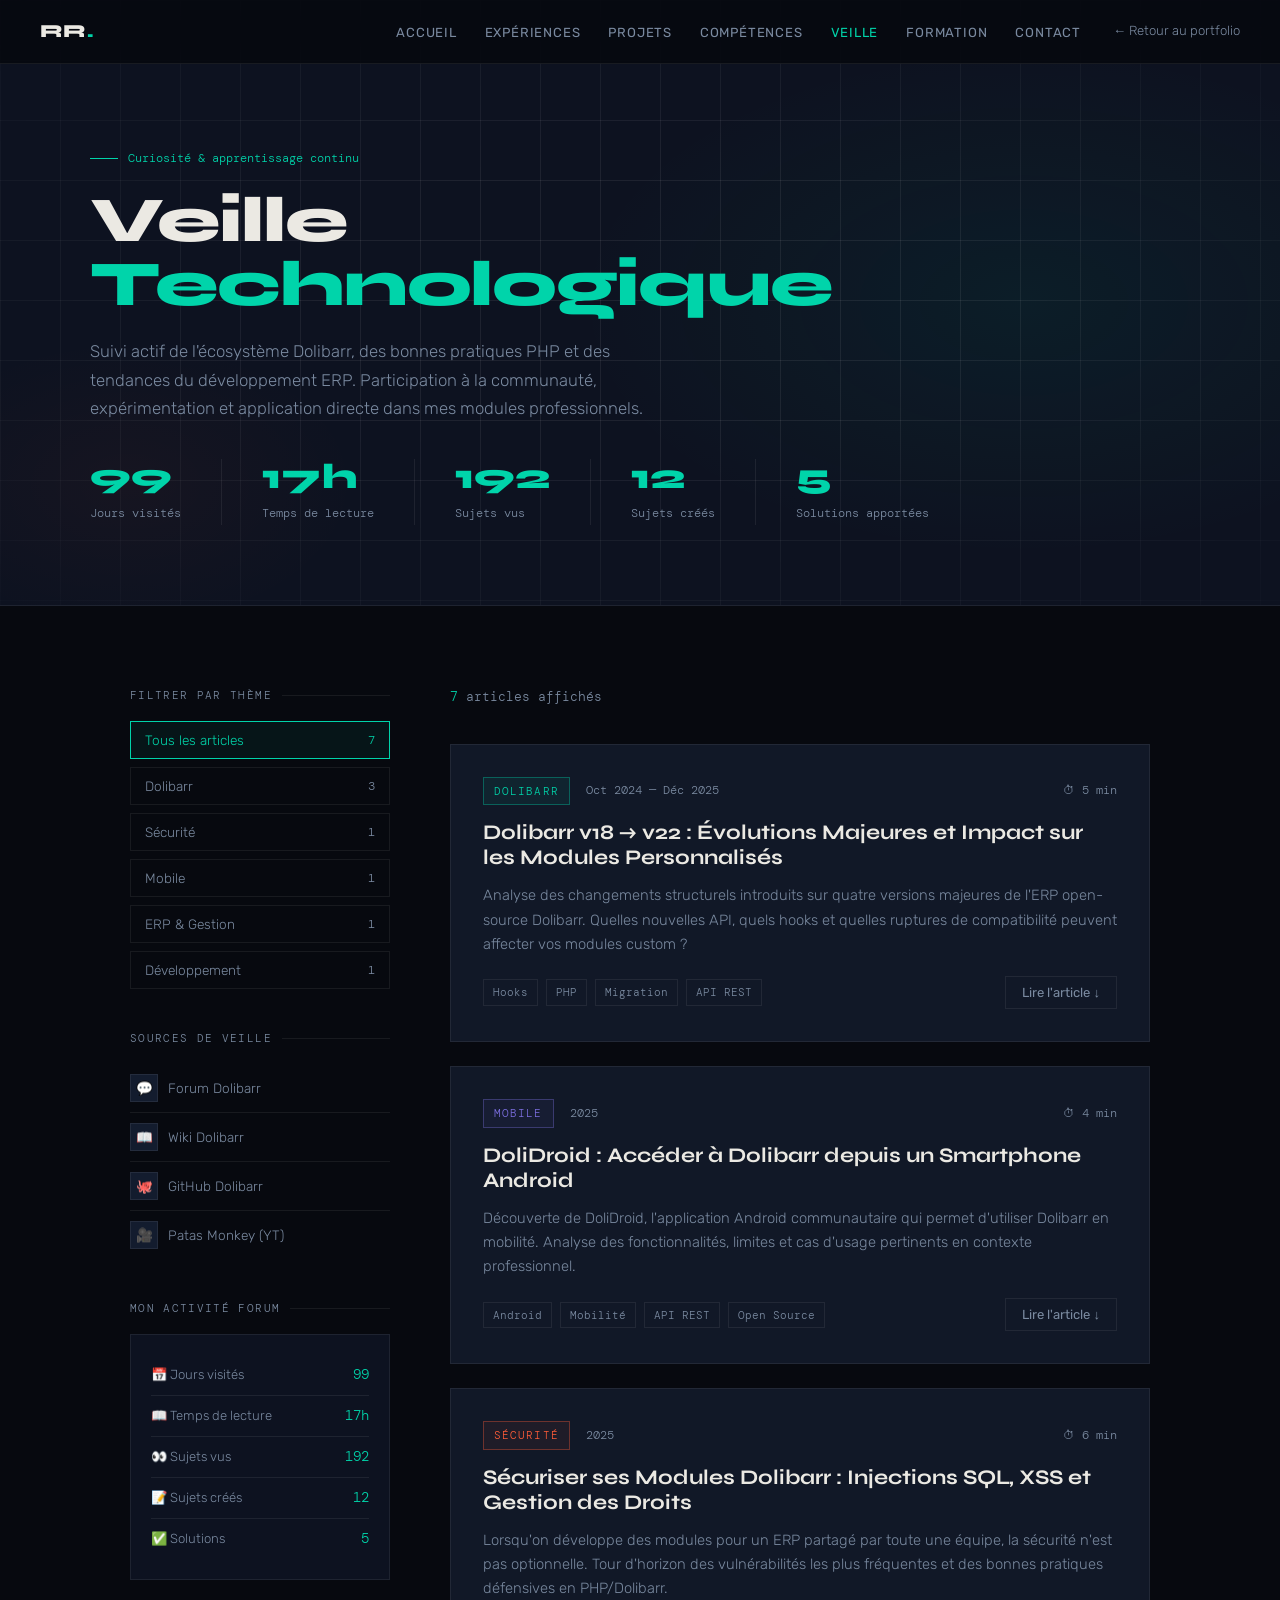
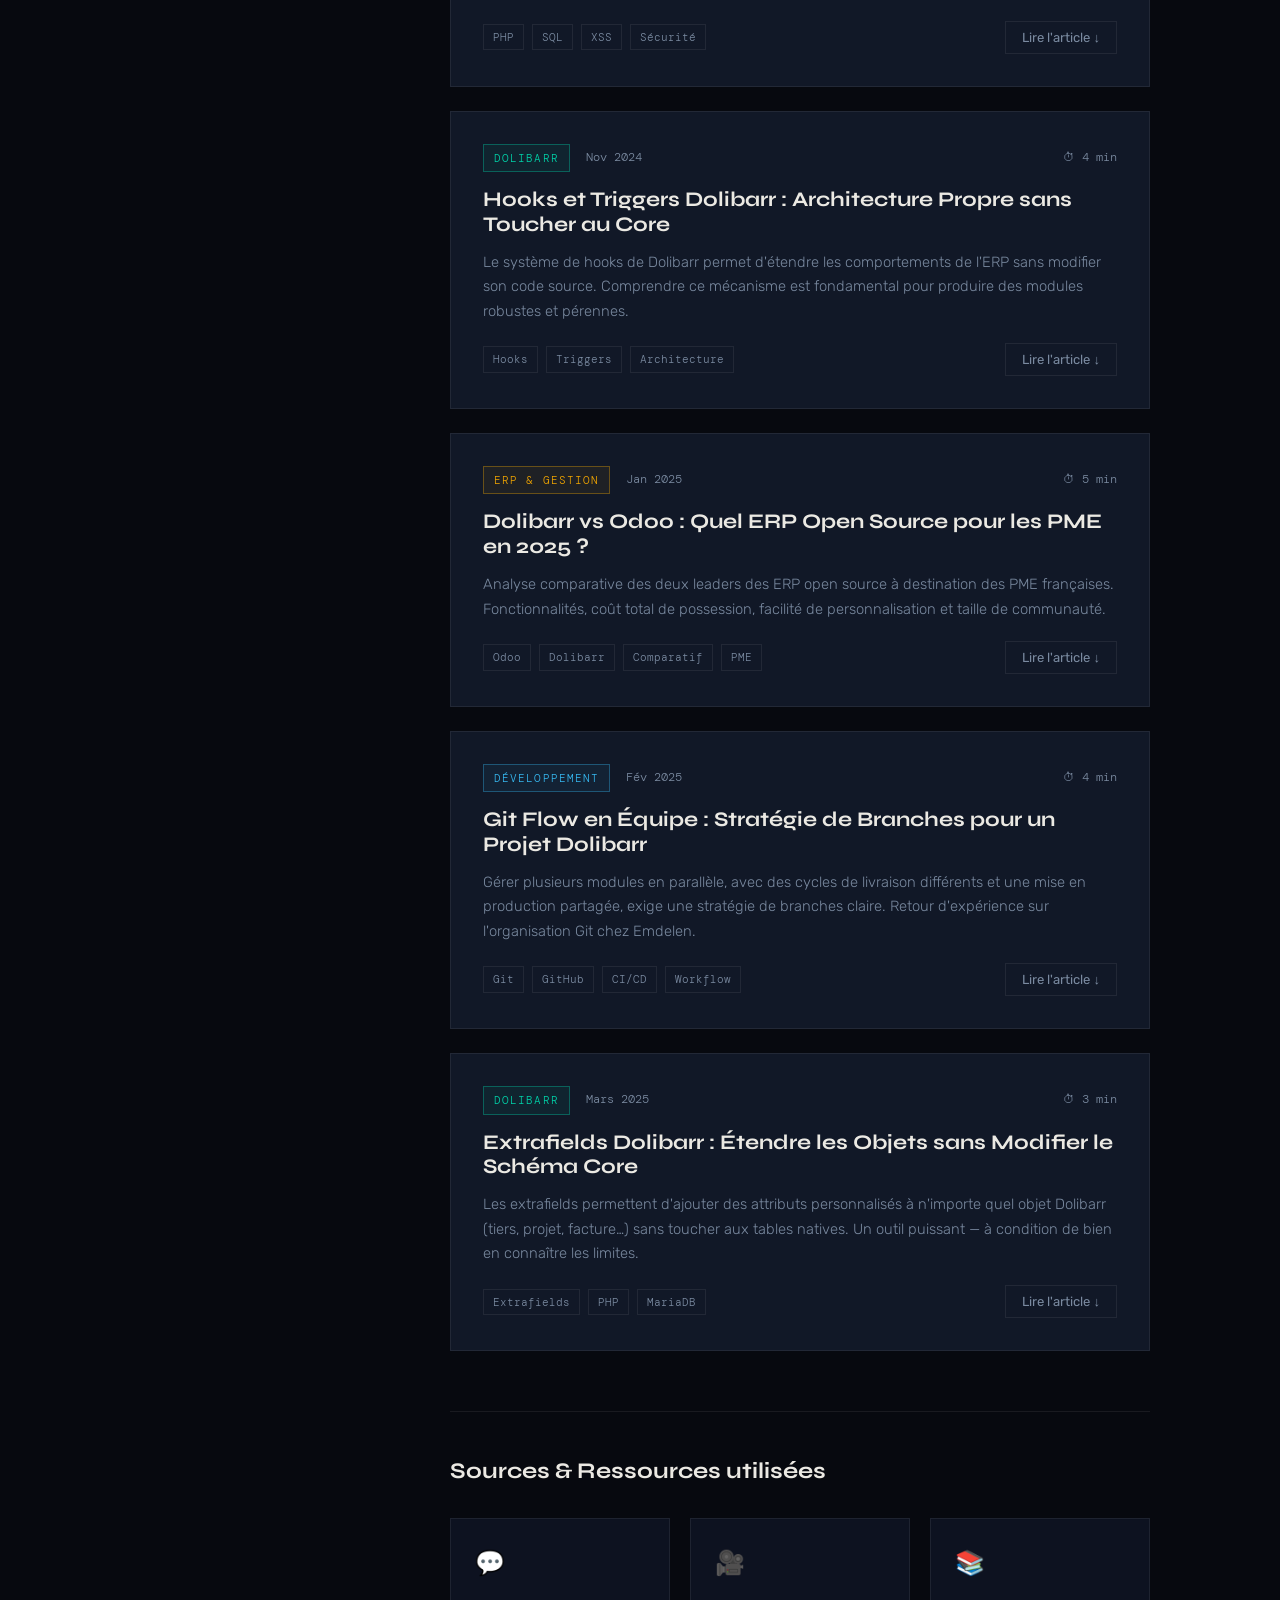
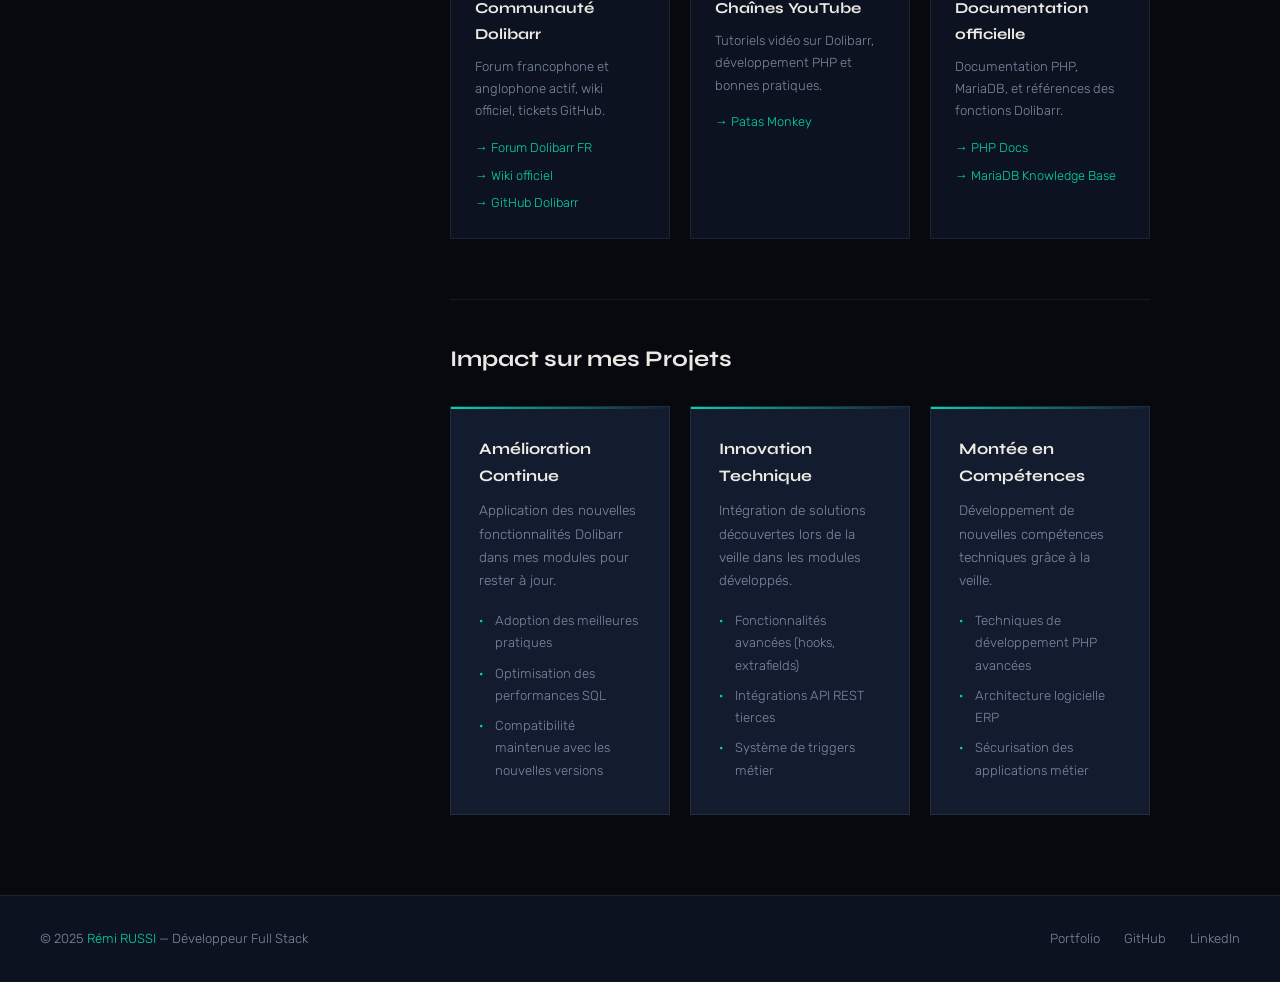
==== commit d5938112: "fix : overflow mobile" ====
--- a/veille.html
+++ b/veille.html
@@ -7,582 +7,9 @@
   <link rel="preconnect" href="https://fonts.googleapis.com" />
   <link rel="preconnect" href="https://fonts.gstatic.com" crossorigin />
   <link href="https://fonts.googleapis.com/css2?family=Syne:wght@400;600;700;800&family=Rubik:ital,wght@0,300;0,400;0,500;1,300&family=DM+Mono:wght@400;500&display=swap" rel="stylesheet" />
+  <link rel="stylesheet" href="styles.css" />
   <style>
-    *, *::before, *::after { box-sizing: border-box; margin: 0; padding: 0; }
-
-    :root {
-      --bg:        #07090F;
-      --bg2:       #0D1220;
-      --bg3:       #131C2E;
-      --card:      #111827;
-      --text:      #EBE9E3;
-      --muted:     #7A8AA0;
-      --accent:    #00D4AA;
-      --accent2:   #FF5C38;
-      --border:    rgba(255,255,255,0.07);
-      --font-head: 'Syne', sans-serif;
-      --font-body: 'Rubik', sans-serif;
-      --font-mono: 'DM Mono', monospace;
-    }
-
-    html { scroll-behavior: smooth; }
-
-    body {
-      background: var(--bg);
-      color: var(--text);
-      font-family: var(--font-body);
-      font-weight: 300;
-      line-height: 1.7;
-      overflow-x: hidden;
-    }
-
-    /* ── NAV ── */
-    nav {
-      position: fixed;
-      top: 0; left: 0; right: 0;
-      z-index: 100;
-      display: flex;
-      align-items: center;
-      justify-content: space-between;
-      padding: 0 40px;
-      height: 64px;
-      background: rgba(7,9,15,0.85);
-      backdrop-filter: blur(16px);
-      border-bottom: 1px solid var(--border);
-    }
-    .nav-logo {
-      font-family: var(--font-head);
-      font-weight: 800;
-      font-size: 1.15rem;
-      color: var(--text);
-      text-decoration: none;
-    }
-    .nav-logo span { color: var(--accent); }
-    .nav-right {
-      display: flex;
-      align-items: center;
-      gap: 32px;
-    }
-    .nav-links {
-      display: flex;
-      gap: 28px;
-      list-style: none;
-    }
-    .nav-links a {
-      font-size: 0.82rem;
-      font-weight: 400;
-      letter-spacing: 0.06em;
-      text-transform: uppercase;
-      color: var(--muted);
-      text-decoration: none;
-      transition: color 0.2s;
-    }
-    .nav-links a:hover,
-    .nav-links a.active { color: var(--accent); }
-    .nav-back {
-      display: inline-flex;
-      align-items: center;
-      gap: 8px;
-      font-size: 0.82rem;
-      color: var(--muted);
-      text-decoration: none;
-      transition: color 0.2s;
-    }
-    .nav-back:hover { color: var(--accent); }
-
-    /* ── HERO ── */
-    .page-hero {
-      padding: 140px 40px 80px;
-      position: relative;
-      overflow: hidden;
-      background: var(--bg2);
-      border-bottom: 1px solid var(--border);
-    }
-    .hero-bg {
-      position: absolute; inset: 0;
-      background:
-        radial-gradient(ellipse 50% 60% at 80% 50%, rgba(0,212,170,0.06) 0%, transparent 70%),
-        radial-gradient(ellipse 30% 40% at 10% 80%, rgba(255,92,56,0.04) 0%, transparent 60%);
-      pointer-events: none;
-    }
-    .hero-grid {
-      position: absolute; inset: 0;
-      background-image:
-        linear-gradient(var(--border) 1px, transparent 1px),
-        linear-gradient(90deg, var(--border) 1px, transparent 1px);
-      background-size: 60px 60px;
-      mask-image: radial-gradient(ellipse 80% 80% at 50% 50%, black 30%, transparent 100%);
-      pointer-events: none;
-    }
-    .page-hero-inner {
-      max-width: 1100px;
-      margin: 0 auto;
-      position: relative;
-    }
-    .page-eyebrow {
-      display: inline-flex;
-      align-items: center;
-      gap: 10px;
-      font-family: var(--font-mono);
-      font-size: 0.78rem;
-      color: var(--accent);
-      margin-bottom: 20px;
-    }
-    .page-eyebrow::before {
-      content: '';
-      display: block;
-      width: 28px; height: 1px;
-      background: var(--accent);
-    }
-    .page-hero h1 {
-      font-family: var(--font-head);
-      font-size: clamp(2.8rem, 5vw, 5rem);
-      font-weight: 800;
-      line-height: 1.0;
-      letter-spacing: -0.02em;
-      margin-bottom: 20px;
-    }
-    .page-hero h1 em { font-style: normal; color: var(--accent); }
-    .page-hero p {
-      font-size: 1.05rem;
-      color: var(--muted);
-      max-width: 600px;
-      margin-bottom: 36px;
-    }
-
-    /* Stats row */
-    .hero-stats-row {
-      display: flex;
-      gap: 40px;
-      flex-wrap: wrap;
-    }
-    .hstat {
-      text-align: left;
-    }
-    .hstat-num {
-      font-family: var(--font-head);
-      font-size: 2.2rem;
-      font-weight: 800;
-      color: var(--accent);
-      display: block;
-      line-height: 1;
-      margin-bottom: 4px;
-    }
-    .hstat-label {
-      font-size: 0.78rem;
-      color: var(--muted);
-      font-family: var(--font-mono);
-    }
-    .hstat-sep {
-      width: 1px;
-      background: var(--border);
-      align-self: stretch;
-    }
-
-    /* ── LAYOUT ── */
-    .main-layout {
-      max-width: 1100px;
-      margin: 0 auto;
-      padding: 80px 40px;
-      display: grid;
-      grid-template-columns: 260px 1fr;
-      gap: 60px;
-      align-items: start;
-    }
-
-    /* ── SIDEBAR ── */
-    .sidebar {
-      position: sticky;
-      top: 90px;
-    }
-
-    .sidebar-section { margin-bottom: 40px; }
-
-    .sidebar-title {
-      font-family: var(--font-mono);
-      font-size: 0.7rem;
-      color: var(--muted);
-      letter-spacing: 0.12em;
-      text-transform: uppercase;
-      margin-bottom: 16px;
-      display: flex;
-      align-items: center;
-      gap: 10px;
-    }
-    .sidebar-title::after {
-      content: '';
-      flex: 1;
-      height: 1px;
-      background: var(--border);
-    }
-
-    .filter-btn {
-      display: flex;
-      align-items: center;
-      justify-content: space-between;
-      width: 100%;
-      padding: 10px 14px;
-      background: transparent;
-      border: 1px solid var(--border);
-      color: var(--muted);
-      font-family: var(--font-body);
-      font-size: 0.85rem;
-      font-weight: 300;
-      cursor: pointer;
-      text-align: left;
-      margin-bottom: 8px;
-      transition: all 0.2s;
-    }
-    .filter-btn:hover { border-color: rgba(0,212,170,0.3); color: var(--text); }
-    .filter-btn.active { border-color: var(--accent); color: var(--accent); background: rgba(0,212,170,0.06); }
-    .filter-count {
-      font-family: var(--font-mono);
-      font-size: 0.72rem;
-      color: var(--muted);
-    }
-    .filter-btn.active .filter-count { color: var(--accent); }
-
-    .source-link {
-      display: flex;
-      align-items: center;
-      gap: 10px;
-      padding: 10px 0;
-      border-bottom: 1px solid var(--border);
-      color: var(--muted);
-      text-decoration: none;
-      font-size: 0.85rem;
-      transition: color 0.2s;
-    }
-    .source-link:last-child { border-bottom: none; }
-    .source-link:hover { color: var(--accent); }
-    .source-icon {
-      width: 28px; height: 28px;
-      background: var(--bg3);
-      border: 1px solid var(--border);
-      display: flex;
-      align-items: center;
-      justify-content: center;
-      font-size: 0.85rem;
-      flex-shrink: 0;
-    }
-    .forum-stats {
-      background: var(--bg2);
-      border: 1px solid var(--border);
-      padding: 20px;
-    }
-    .fstat {
-      display: flex;
-      justify-content: space-between;
-      align-items: center;
-      padding: 8px 0;
-      border-bottom: 1px solid var(--border);
-      font-size: 0.82rem;
-    }
-    .fstat:last-child { border-bottom: none; }
-    .fstat-label { color: var(--muted); }
-    .fstat-val {
-      font-family: var(--font-mono);
-      color: var(--accent);
-      font-size: 0.88rem;
-    }
-
-    /* ── ARTICLES ── */
-    .articles-header {
-      display: flex;
-      align-items: center;
-      justify-content: space-between;
-      margin-bottom: 36px;
-      flex-wrap: wrap;
-      gap: 16px;
-    }
-    .articles-count {
-      font-family: var(--font-mono);
-      font-size: 0.8rem;
-      color: var(--muted);
-    }
-    .articles-count span { color: var(--accent); }
-
-    .article-card {
-      background: var(--card);
-      border: 1px solid var(--border);
-      margin-bottom: 24px;
-      transition: border-color 0.25s, transform 0.25s;
-      display: none;
-    }
-    .article-card.shown {
-      display: block;
-      animation: fadeUp 0.4s ease both;
-    }
-    .article-card:hover { border-color: rgba(0,212,170,0.3); transform: translateY(-3px); }
-
-    @keyframes fadeUp {
-      from { opacity:0; transform: translateY(16px); }
-      to   { opacity:1; transform: none; }
-    }
-
-    .article-inner {
-      padding: 32px;
-    }
-
-    .article-meta {
-      display: flex;
-      align-items: center;
-      gap: 16px;
-      margin-bottom: 16px;
-      flex-wrap: wrap;
-    }
-    .article-cat {
-      font-family: var(--font-mono);
-      font-size: 0.68rem;
-      letter-spacing: 0.1em;
-      text-transform: uppercase;
-      padding: 4px 10px;
-      border: 1px solid;
-    }
-    .article-cat.dolibarr  { color: #00D4AA; border-color: rgba(0,212,170,0.35); background: rgba(0,212,170,0.06); }
-    .article-cat.securite  { color: #FF5C38; border-color: rgba(255,92,56,0.35); background: rgba(255,92,56,0.06); }
-    .article-cat.mobile    { color: #7C6FE0; border-color: rgba(124,111,224,0.35); background: rgba(124,111,224,0.06); }
-    .article-cat.erp       { color: #F0A500; border-color: rgba(240,165,0,0.35); background: rgba(240,165,0,0.06); }
-    .article-cat.dev       { color: #36B8F0; border-color: rgba(54,184,240,0.35); background: rgba(54,184,240,0.06); }
-
-    .article-date {
-      font-family: var(--font-mono);
-      font-size: 0.72rem;
-      color: var(--muted);
-    }
-    .article-read-time {
-      font-family: var(--font-mono);
-      font-size: 0.72rem;
-      color: var(--muted);
-      margin-left: auto;
-    }
-
-    .article-card h2 {
-      font-family: var(--font-head);
-      font-size: 1.3rem;
-      font-weight: 700;
-      margin-bottom: 12px;
-      line-height: 1.2;
-    }
-
-    .article-intro {
-      font-size: 0.92rem;
-      color: var(--muted);
-      margin-bottom: 20px;
-      line-height: 1.65;
-    }
-
-    .article-body {
-      display: none;
-      font-size: 0.9rem;
-      line-height: 1.75;
-      color: var(--muted);
-      border-top: 1px solid var(--border);
-      margin-top: 20px;
-      padding-top: 20px;
-    }
-    .article-body.open { display: block; }
-
-    .article-body h3 {
-      font-family: var(--font-head);
-      font-size: 1rem;
-      font-weight: 700;
-      color: var(--text);
-      margin: 20px 0 10px;
-    }
-    .article-body h3:first-child { margin-top: 0; }
-
-    .article-body p { margin-bottom: 14px; }
-
-    .article-body ul {
-      list-style: none;
-      margin-bottom: 14px;
-    }
-    .article-body ul li {
-      padding: 5px 0 5px 18px;
-      position: relative;
-    }
-    .article-body ul li::before {
-      content: '→';
-      position: absolute;
-      left: 0;
-      color: var(--accent);
-      font-size: 0.75rem;
-    }
-
-    .article-body .highlight {
-      background: var(--bg3);
-      border-left: 3px solid var(--accent);
-      padding: 14px 18px;
-      margin: 18px 0;
-      font-size: 0.88rem;
-      color: var(--text);
-      font-style: italic;
-    }
-
-    .article-body code {
-      font-family: var(--font-mono);
-      font-size: 0.82rem;
-      background: var(--bg3);
-      padding: 2px 6px;
-      color: var(--accent);
-    }
-
-    .article-footer {
-      display: flex;
-      align-items: center;
-      justify-content: space-between;
-      flex-wrap: wrap;
-      gap: 12px;
-    }
-
-    .article-tags { display: flex; gap: 8px; flex-wrap: wrap; }
-    .atag {
-      font-family: var(--font-mono);
-      font-size: 0.68rem;
-      padding: 3px 9px;
-      border: 1px solid var(--border);
-      color: var(--muted);
-    }
-
-    .btn-expand {
-      display: inline-flex;
-      align-items: center;
-      gap: 6px;
-      background: transparent;
-      border: 1px solid var(--border);
-      color: var(--muted);
-      font-family: var(--font-body);
-      font-size: 0.82rem;
-      padding: 8px 16px;
-      cursor: pointer;
-      transition: all 0.2s;
-    }
-    .btn-expand:hover { border-color: var(--accent); color: var(--accent); }
-    .btn-expand.open { border-color: var(--accent); color: var(--accent); }
-
-    /* Sources externes */
-    .sources-section {
-      margin-top: 60px;
-      padding-top: 40px;
-      border-top: 1px solid var(--border);
-    }
-    .sources-title {
-      font-family: var(--font-head);
-      font-size: 1.4rem;
-      font-weight: 700;
-      margin-bottom: 28px;
-    }
-    .sources-grid {
-      display: grid;
-      grid-template-columns: repeat(3, 1fr);
-      gap: 20px;
-    }
-    .source-card {
-      background: var(--bg2);
-      border: 1px solid var(--border);
-      padding: 24px;
-      transition: border-color 0.2s;
-    }
-    .source-card:hover { border-color: rgba(0,212,170,0.3); }
-    .source-card-icon { font-size: 1.5rem; margin-bottom: 12px; }
-    .source-card h4 {
-      font-family: var(--font-head);
-      font-size: 0.95rem;
-      font-weight: 700;
-      margin-bottom: 8px;
-    }
-    .source-card p { font-size: 0.82rem; color: var(--muted); margin-bottom: 14px; }
-    .source-card-links { display: flex; flex-direction: column; gap: 6px; }
-    .source-card-links a {
-      font-size: 0.8rem;
-      color: var(--accent);
-      text-decoration: none;
-      transition: opacity 0.2s;
-    }
-    .source-card-links a:hover { opacity: 0.75; }
-
-    /* Impact */
-    .impact-section {
-      margin-top: 60px;
-      padding-top: 40px;
-      border-top: 1px solid var(--border);
-    }
-    .impact-title {
-      font-family: var(--font-head);
-      font-size: 1.4rem;
-      font-weight: 700;
-      margin-bottom: 28px;
-    }
-    .impact-grid {
-      display: grid;
-      grid-template-columns: repeat(3, 1fr);
-      gap: 20px;
-    }
-    .impact-card {
-      background: var(--bg3);
-      border: 1px solid var(--border);
-      padding: 28px;
-      position: relative;
-      overflow: hidden;
-    }
-    .impact-card::before {
-      content: '';
-      position: absolute;
-      top: 0; left: 0; right: 0;
-      height: 2px;
-      background: linear-gradient(90deg, var(--accent), transparent);
-    }
-    .impact-card h4 {
-      font-family: var(--font-head);
-      font-size: 1rem;
-      font-weight: 700;
-      margin-bottom: 10px;
-    }
-    .impact-card p { font-size: 0.85rem; color: var(--muted); margin-bottom: 14px; }
-    .impact-card ul { list-style: none; }
-    .impact-card ul li {
-      font-size: 0.82rem;
-      color: var(--muted);
-      padding: 4px 0 4px 16px;
-      position: relative;
-    }
-    .impact-card ul li::before {
-      content: '·';
-      position: absolute; left: 0;
-      color: var(--accent);
-    }
-
-    /* ── FOOTER ── */
-    footer {
-      background: var(--bg2);
-      border-top: 1px solid var(--border);
-      padding: 32px 40px;
-      display: flex;
-      align-items: center;
-      justify-content: space-between;
-      flex-wrap: wrap;
-      gap: 20px;
-    }
-    .footer-copy { font-size: 0.82rem; color: var(--muted); }
-    .footer-copy span { color: var(--accent); }
-    .footer-links { display: flex; gap: 24px; }
-    .footer-links a {
-      font-size: 0.82rem; color: var(--muted); text-decoration: none; transition: color 0.2s;
-    }
-    .footer-links a:hover { color: var(--accent); }
-
-    /* Responsive */
-    @media (max-width: 900px) {
-      nav { padding: 0 20px; }
-      .nav-links { display: none; }
-      .page-hero { padding: 110px 20px 60px; }
-      .main-layout { grid-template-columns: 1fr; padding: 50px 20px; }
-      .sidebar { position: static; }
-      .sources-grid, .impact-grid { grid-template-columns: 1fr; }
-      .hero-stats-row { gap: 24px; }
-      .hstat-sep { display: none; }
-    }
+   
   </style>
 </head>
 <body>
--- a/styles.css
+++ b/styles.css
@@ -0,0 +1,1406 @@
+ *, *::before, *::after { box-sizing: border-box; margin: 0; padding: 0; }
+ .body{overflow-x: hidden;}
+
+    :root {
+      --bg:        #07090F;
+      --bg2:       #0D1220;
+      --bg3:       #131C2E;
+      --card:      #111827;
+      --text:      #EBE9E3;
+      --muted:     #7A8AA0;
+      --accent:    #00D4AA;
+      --accent2:   #FF5C38;
+      --border:    rgba(255,255,255,0.07);
+      --font-head: 'Syne', sans-serif;
+      --font-body: 'Rubik', sans-serif;
+      --font-mono: 'DM Mono', monospace;
+    }
+
+    html { scroll-behavior: smooth; }
+
+    body {
+      background: var(--bg);
+      color: var(--text);
+      font-family: var(--font-body);
+      font-weight: 300;
+      line-height: 1.7;
+      overflow-x: hidden;
+    }
+
+    /* ── NAV ── */
+    nav {
+      position: fixed;
+      top: 0; left: 0; right: 0;
+      z-index: 100;
+      display: flex;
+      align-items: center;
+      justify-content: space-between;
+      padding: 0 40px;
+      height: 80px;
+      background: rgba(7,9,15,0.7);
+      backdrop-filter: blur(16px);
+      border-bottom: 1px solid var(--border);
+    }
+
+    .nav-logo {
+      font-family: var(--font-head);
+      font-weight: 800;
+      font-size: 1.15rem;
+      letter-spacing: 0.02em;
+      color: var(--text);
+      text-decoration: none;
+    }
+    .nav-logo span { color: var(--accent); }
+
+    .nav-links {
+      display: flex;
+      gap: 32px;
+      list-style: none;
+    }
+
+    .nav-links a {
+      font-family: var(--font-body);
+      font-size: 0.82rem;
+      font-weight: 400;
+      letter-spacing: 0.06em;
+      text-transform: uppercase;
+      color: var(--muted);
+      text-decoration: none;
+      transition: color 0.2s;
+    }
+    .nav-links a:hover { color: var(--accent); }
+
+    /* ── HERO ── */
+    #a-propos {
+      min-height: 100vh;
+      display: flex;
+      align-items: center;
+      padding: 100px 40px 80px;
+      position: relative;
+      overflow: hidden;
+    }
+
+    .hero-bg {
+      position: absolute;
+      inset: 0;
+      background:
+        radial-gradient(ellipse 60% 50% at 70% 50%, rgba(0,212,170,0.07) 0%, transparent 70%),
+        radial-gradient(ellipse 40% 40% at 20% 80%, rgba(255,92,56,0.05) 0%, transparent 60%);
+      pointer-events: none;
+    }
+
+    .hero-grid-overlay {
+      position: absolute;
+      inset: 0;
+      background-image:
+        linear-gradient(var(--border) 1px, transparent 1px),
+        linear-gradient(90deg, var(--border) 1px, transparent 1px);
+      background-size: 60px 60px;
+      mask-image: radial-gradient(ellipse 80% 80% at 50% 50%, black 40%, transparent 100%);
+      pointer-events: none;
+    }
+
+    .hero-inner {
+      max-width: 1100px;
+      margin: 0 auto;
+      width: 100%;
+      display: grid;
+      grid-template-columns: 1fr 380px;
+      gap: 60px;
+      align-items: center;
+      position: relative;
+    }
+
+    .hero-eyebrow {
+      display: inline-flex;
+      align-items: center;
+      gap: 10px;
+      font-family: var(--font-mono);
+      font-size: 1rem;
+      color: var(--accent);
+      margin-bottom: 22px;
+    }
+    .hero-eyebrow::before {
+      content: '';
+      display: block;
+      width: 28px;
+      height: 1px;
+      background: var(--accent);
+    }
+
+    h1.hero-name {
+      font-family: var(--font-head);
+      font-size: clamp(3rem, 6vw, 5.5rem);
+      font-weight: 800;
+      line-height: 1.0;
+      letter-spacing: -0.02em;
+      margin-bottom: 16px;
+    }
+    h1.hero-name em {
+      font-style: normal;
+      color: var(--accent);
+    }
+
+    .hero-title {
+      font-size: 1.1rem;
+      font-weight: 300;
+      color: var(--muted);
+      margin-bottom: 32px;
+    }
+    .hero-title strong { color: var(--text); font-weight: 500; }
+
+    .hero-desc {
+      font-size: 1rem;
+      color: var(--muted);
+      max-width: 500px;
+      margin-bottom: 40px;
+    }
+
+    .hero-cta {
+      display: flex;
+      gap: 16px;
+      flex-wrap: wrap;
+    }
+
+    .btn-primary {
+      display: inline-flex;
+      align-items: center;
+      gap: 8px;
+      padding: 13px 28px;
+      background: var(--accent);
+      color: #07090F;
+      font-family: var(--font-body);
+      font-size: 0.88rem;
+      font-weight: 500;
+      letter-spacing: 0.04em;
+      text-decoration: none;
+      transition: all 0.2s;
+    }
+    .btn-primary:hover { background: #00ffe0; transform: translateY(-2px); }
+
+    .btn-ghost {
+      display: inline-flex;
+      align-items: center;
+      gap: 8px;
+      padding: 13px 28px;
+      border: 1px solid var(--border);
+      color: var(--text);
+      font-family: var(--font-body);
+      font-size: 0.88rem;
+      font-weight: 400;
+      text-decoration: none;
+      transition: all 0.2s;
+    }
+    .btn-ghost:hover { border-color: var(--accent); color: var(--accent); }
+
+    /* Hero stats card */
+    .hero-stats {
+      background: var(--bg2);
+      border: 1px solid var(--border);
+      padding: 36px;
+      position: relative;
+    }
+    .hero-stats::before {
+      content: '';
+      position: absolute;
+      top: 0; left: 0; right: 0;
+      height: 2px;
+      background: linear-gradient(90deg, var(--accent), transparent);
+    }
+
+    .stat-item {
+      display: flex;
+      align-items: center;
+      gap: 20px;
+      padding: 20px 0;
+      border-bottom: 1px solid var(--border);
+    }
+    .stat-item:last-child { border-bottom: none; }
+
+    .stat-num {
+      font-family: var(--font-head);
+      font-size: 2.5rem;
+      font-weight: 800;
+      color: var(--accent);
+      min-width: 80px;
+      line-height: 1;
+    }
+
+    .stat-label {
+      font-size: 0.85rem;
+      color: var(--muted);
+      line-height: 1.4;
+    }
+    .stat-label strong { display: block; color: var(--text); font-size: 1rem; font-weight: 500; }
+
+    /* ── SECTION BASE ── */
+    section { padding: 100px 40px; }
+
+    .section-inner { max-width: 1100px; margin: 0 auto; }
+
+    .section-tag {
+      display: inline-flex;
+      align-items: center;
+      gap: 10px;
+      font-family: var(--font-mono);
+      font-size: 1.2rem;
+      color: var(--accent);
+      margin-bottom: 16px;
+    }
+    .section-tag::before {
+      content: '';
+      display: block;
+      width: 28px;
+      height: 1px;
+      background: var(--accent);
+    }
+
+    .section-title {
+      font-family: var(--font-head);
+      font-size: clamp(2rem, 4vw, 3rem);
+      font-weight: 800;
+      letter-spacing: -0.02em;
+      margin-bottom: 60px;
+      line-height: 1.1;
+    }
+
+    /* ── EXPERIENCES ── */
+    #titre-experiences { background: var(--bg2); }
+
+    .exp-grid {
+      display: grid;
+      grid-template-columns: repeat(auto-fill, minmax(320px, 1fr));
+      gap: 24px;
+    }
+
+    .exp-card {
+      background: var(--bg3);
+      border: 1px solid var(--border);
+      padding: 32px;
+      position: relative;
+      transition: border-color 0.2s, transform 0.2s;
+    }
+    .exp-card:hover { border-color: rgba(0,212,170,0.3); transform: translateY(-3px); }
+    .exp-card::after {
+      content: '';
+      position: absolute;
+      bottom: 0; left: 0; right: 0;
+      height: 2px;
+      background: linear-gradient(90deg, var(--accent), transparent);
+      opacity: 0;
+      transition: opacity 0.2s;
+    }
+    .exp-card:hover::after { opacity: 1; }
+
+    .exp-company {
+      display: inline-block;
+      font-family: var(--font-mono);
+      font-size: 0.72rem;
+      color: var(--accent);
+      background: rgba(0,212,170,0.08);
+      padding: 4px 10px;
+      margin-bottom: 14px;
+    }
+
+    .exp-date {
+      font-family: var(--font-mono);
+      font-size: 0.72rem;
+      color: var(--muted);
+      margin-bottom: 10px;
+    }
+
+    .exp-card h3 {
+      font-family: var(--font-head);
+      font-size: 1.2rem;
+      font-weight: 700;
+      margin-bottom: 12px;
+    }
+
+    .exp-card p { font-size: 0.9rem; color: var(--muted); margin-bottom: 16px; }
+
+    .exp-missions {
+      list-style: none;
+      margin-bottom: 20px;
+    }
+    .exp-missions li {
+      font-size: 0.83rem;
+      color: var(--muted);
+      padding: 5px 0;
+      padding-left: 16px;
+      position: relative;
+    }
+    .exp-missions li::before {
+      content: '→';
+      position: absolute;
+      left: 0;
+      color: var(--accent);
+      font-size: 0.75rem;
+    }
+
+    .tag-row { display: flex; flex-wrap: wrap; gap: 8px; }
+
+    .tag {
+      font-family: var(--font-mono);
+      font-size: 0.7rem;
+      padding: 4px 10px;
+      border: 1px solid var(--border);
+      color: var(--muted);
+    }
+    .tag.accent { border-color: rgba(0,212,170,0.4); color: var(--accent); }
+
+    .cv-row {
+      display: flex;
+      justify-content: flex-end;
+      margin-top: 48px;
+    }
+
+    /* ── PROJETS ── */
+    .projects-header {
+      display: flex;
+      align-items: baseline;
+      justify-content: space-between;
+      margin-bottom: 60px;
+      flex-wrap: wrap;
+      gap: 20px;
+    }
+    .projects-header .section-title { margin-bottom: 0; }
+
+    .proj-group { margin-bottom: 64px; }
+
+    .proj-group-label {
+      font-family: var(--font-mono);
+      font-size: 0.75rem;
+      color: var(--muted);
+      letter-spacing: 0.1em;
+      text-transform: uppercase;
+      margin-bottom: 24px;
+      display: flex;
+      align-items: center;
+      gap: 14px;
+    }
+    .proj-group-label::after {
+      content: '';
+      flex: 1;
+      height: 1px;
+      background: var(--border);
+    }
+
+    .proj-grid {
+      display: grid;
+      grid-template-columns: repeat(auto-fill, minmax(280px, 1fr));
+      gap: 20px;
+    }
+
+    .proj-card {
+      background: var(--card);
+      border: 1px solid var(--border);
+      overflow: hidden;
+      transition: border-color 0.2s, transform 0.2s;
+      display: flex;
+      flex-direction: column;
+    }
+    .proj-card:hover { border-color: rgba(0,212,170,0.35); transform: translateY(-4px); }
+
+    .proj-card-img {
+      width: 100%;
+      height: 140px;
+      object-fit: cover;
+      display: block;
+      filter: grayscale(40%);
+      transition: filter 0.3s;
+    }
+    .proj-card:hover .proj-card-img { filter: grayscale(0%); }
+
+    .proj-card-img-placeholder {
+      width: 100%;
+      height: 110px;
+      background: linear-gradient(135deg, var(--bg3) 0%, var(--bg2) 100%);
+      display: flex;
+      align-items: center;
+      justify-content: center;
+      font-size: 2.5rem;
+    }
+
+    .proj-card-body { padding: 24px; flex: 1; display: flex; flex-direction: column; }
+
+    .proj-card h4 {
+      font-family: var(--font-head);
+      font-size: 1.2rem;
+      font-weight: 700;
+      margin-bottom: 10px;
+    }
+
+    .proj-card ul {
+      list-style: none;
+      flex: 1;
+      margin-bottom: 18px;
+    }
+    .proj-card ul li {
+      font-size: 1rem;
+      color: var(--muted);
+      padding: 4px 0;
+      padding-left: 14px;
+      position: relative;
+    }
+    .proj-card ul li::before {
+      content: '·';
+      position: absolute;
+      left: 0;
+      color: var(--accent);
+    }
+
+    /* ── COMPÉTENCES ── */
+    #titre-competence { background: var(--bg2); }
+
+    .skills-layout {
+      display: grid;
+      grid-template-columns: repeat(3, 1fr);
+      gap: 40px;
+    }
+
+    .skill-group {
+      background: var(--bg3);
+      border: 1px solid var(--border);
+      padding: 30px;
+    }
+
+    .skill-group-header {
+      display: flex;
+      align-items: center;
+      gap: 12px;
+      margin-bottom: 28px;
+    }
+
+    .skill-icon { font-size: 1.4rem; }
+
+    .skill-group h3 {
+      font-family: var(--font-head);
+      font-size: 1.05rem;
+      font-weight: 700;
+    }
+
+    .skill-item { margin-bottom: 20px; }
+
+    .skill-row {
+      display: flex;
+      justify-content: space-between;
+      align-items: center;
+      margin-bottom: 6px;
+    }
+
+    .skill-name {
+      display: flex;
+      align-items: center;
+      gap: 8px;
+      font-size: 0.88rem;
+    }
+
+    .skill-pct {
+      font-family: var(--font-mono);
+      font-size: 0.75rem;
+      color: var(--accent);
+    }
+
+    .skill-bar {
+      height: 3px;
+      background: var(--border);
+      border-radius: 2px;
+      overflow: hidden;
+    }
+
+    .skill-fill {
+      height: 100%;
+      background: linear-gradient(90deg, var(--accent), rgba(0,212,170,0.5));
+      border-radius: 2px;
+      width: 0;
+      transition: width 1s ease 0.3s;
+    }
+
+    .skills-dl-row {
+      display: flex;
+      justify-content: flex-end;
+      margin-top: 40px;
+    }
+
+    /* ── VEILLE ── */
+    #veille { background: var(--bg); }
+
+    .veille-hero {
+      display: grid;
+      grid-template-columns: 1fr 1fr;
+      gap: 60px;
+      align-items: center;
+      margin-bottom: 70px;
+    }
+
+    .veille-intro h2 {
+      font-family: var(--font-head);
+      font-size: clamp(1.8rem, 3vw, 2.6rem);
+      font-weight: 800;
+      margin-bottom: 18px;
+      line-height: 1.1;
+    }
+    .veille-intro p { color: var(--muted); font-size: 0.95rem; margin-bottom: 28px; }
+
+    .veille-stats {
+      display: grid;
+      grid-template-columns: repeat(2, 1fr);
+      gap: 16px;
+    }
+
+    .veille-stat {
+      background: var(--bg3);
+      border: 1px solid var(--border);
+      padding: 24px;
+      text-align: center;
+    }
+
+    .veille-stat-num {
+      font-family: var(--font-head);
+      font-size: 2rem;
+      font-weight: 800;
+      color: var(--accent);
+      display: block;
+      margin-bottom: 4px;
+    }
+
+    .veille-stat-label {
+      font-size: 0.78rem;
+      color: var(--muted);
+    }
+
+    .veille-methods {
+      display: grid;
+      grid-template-columns: repeat(4, 1fr);
+      gap: 20px;
+      margin-bottom: 70px;
+    }
+
+    .method-step {
+      background: var(--bg2);
+      border: 1px solid var(--border);
+      padding: 28px 24px;
+      position: relative;
+    }
+
+    .method-num {
+      font-family: var(--font-head);
+      font-size: 3rem;
+      font-weight: 800;
+      color: rgba(0,212,170,0.12);
+      line-height: 1;
+      margin-bottom: 12px;
+    }
+
+    .method-step h4 {
+      font-family: var(--font-head);
+      font-size: 0.95rem;
+      font-weight: 700;
+      margin-bottom: 10px;
+    }
+
+    .method-step p { font-size: 0.82rem; color: var(--muted); }
+
+    .veille-previews {
+      display: grid;
+      grid-template-columns: repeat(3, 1fr);
+      gap: 24px;
+    }
+
+    .veille-preview-card {
+      background: var(--card);
+      border: 1px solid var(--border);
+      padding: 28px;
+      transition: border-color 0.2s, transform 0.2s;
+    }
+    .veille-preview-card:hover { border-color: rgba(0,212,170,0.3); transform: translateY(-3px); }
+
+    .preview-date {
+      font-family: var(--font-mono);
+      font-size: 0.72rem;
+      color: var(--muted);
+      margin-bottom: 10px;
+    }
+
+    .veille-preview-card h4 {
+      font-family: var(--font-head);
+      font-size: 1rem;
+      font-weight: 700;
+      margin-bottom: 10px;
+    }
+
+    .veille-preview-card p { font-size: 0.85rem; color: var(--muted); margin-bottom: 16px; }
+
+    .veille-cta-row {
+      display: flex;
+      justify-content: center;
+      margin-top: 48px;
+    }
+
+    /* ── FORMATION ── */
+    #formation { background: var(--bg2); }
+
+    .formation-layout {
+      display: grid;
+      grid-template-columns: 1fr 1fr;
+      gap: 40px;
+    }
+
+    .formation-card {
+      background: var(--bg3);
+      border: 1px solid var(--border);
+      padding: 40px;
+      position: relative;
+      overflow: hidden;
+    }
+    .formation-card::before {
+      content: '';
+      position: absolute;
+      top: 0; left: 0;
+      width: 4px;
+      height: 100%;
+      background: var(--accent);
+    }
+
+    .formation-card h3 {
+      font-family: var(--font-head);
+      font-size: 1.4rem;
+      font-weight: 800;
+      margin-bottom: 8px;
+    }
+
+    .formation-card .subtitle {
+      font-size: 0.85rem;
+      color: var(--accent);
+      font-family: var(--font-mono);
+      margin-bottom: 20px;
+    }
+
+    .formation-card p { font-size: 0.9rem; color: var(--muted); margin-bottom: 24px; }
+
+    .formation-features {
+      display: flex;
+      flex-direction: column;
+      gap: 10px;
+    }
+
+    .formation-feature {
+      display: flex;
+      align-items: center;
+      gap: 12px;
+      font-size: 0.88rem;
+    }
+    .formation-feature .icon { font-size: 1.1rem; }
+
+    /* ── CONTACT ── */
+    #contact { background: var(--bg); }
+
+    .contact-layout {
+      display: grid;
+      grid-template-columns: 1fr 1fr;
+      gap: 60px;
+    }
+
+    .contact-info h3 {
+      font-family: var(--font-head);
+      font-size: 1.5rem;
+      font-weight: 700;
+      margin-bottom: 30px;
+    }
+
+    .contact-item {
+      display: flex;
+      align-items: center;
+      gap: 16px;
+      margin-bottom: 20px;
+    }
+
+    .contact-icon {
+      width: 44px;
+      height: 44px;
+      background: var(--bg2);
+      border: 1px solid var(--border);
+      display: flex;
+      align-items: center;
+      justify-content: center;
+      font-size: 1.1rem;
+      flex-shrink: 0;
+    }
+
+    .contact-item a {
+      color: var(--text);
+      text-decoration: none;
+      font-size: 0.95rem;
+      transition: color 0.2s;
+    }
+    .contact-item a:hover { color: var(--accent); }
+
+    .contact-form { display: flex; flex-direction: column; gap: 16px; }
+
+    .form-row { display: grid; grid-template-columns: 1fr 1fr; gap: 16px; }
+
+    .form-group { display: flex; flex-direction: column; gap: 8px; }
+
+    label {
+      font-size: 0.8rem;
+      color: var(--muted);
+      letter-spacing: 0.05em;
+      text-transform: uppercase;
+      font-family: var(--font-mono);
+    }
+
+    input, textarea {
+      background: var(--bg2);
+      border: 1px solid var(--border);
+      color: var(--text);
+      font-family: var(--font-body);
+      font-size: 0.9rem;
+      font-weight: 300;
+      padding: 13px 16px;
+      outline: none;
+      transition: border-color 0.2s;
+    }
+    input:focus, textarea:focus { border-color: var(--accent); }
+    textarea { resize: vertical; min-height: 130px; }
+
+    /* ── FOOTER ── */
+    footer {
+      background: var(--bg2);
+      border-top: 1px solid var(--border);
+      padding: 32px 40px;
+      display: flex;
+      align-items: center;
+      justify-content: space-between;
+      flex-wrap: wrap;
+      gap: 20px;
+    }
+
+    .footer-copy { font-size: 0.82rem; color: var(--muted); }
+    .footer-copy span { color: var(--accent); }
+
+    .footer-links { display: flex; gap: 24px; }
+    .footer-links a {
+      font-size: 0.82rem;
+      color: var(--muted);
+      text-decoration: none;
+      transition: color 0.2s;
+    }
+    .footer-links a:hover { color: var(--accent); }
+
+    /* ── ANIMATIONS ── */
+    .reveal {
+      opacity: 0;
+      transform: translateY(24px);
+      transition: opacity 0.6s ease, transform 0.6s ease;
+    }
+    .reveal.visible {
+      opacity: 1;
+      transform: none;
+    }
+    .reveal-delay-1 { transition-delay: 0.1s; }
+    .reveal-delay-2 { transition-delay: 0.2s; }
+    .reveal-delay-3 { transition-delay: 0.3s; }
+
+    /* ── RESPONSIVE ── */
+    @media (max-width: 900px) {
+      nav { padding: 0 20px; }
+      .nav-links { gap: 18px; }
+      .nav-links a { font-size: 0.75rem; }
+      #a-propos { padding: 90px 20px 60px; }
+      .hero-inner { grid-template-columns: 1fr; }
+      .hero-stats { display: none; }
+      section { padding: 70px 20px; }
+      .skills-layout { grid-template-columns: 1fr; }
+      .veille-hero { grid-template-columns: 1fr; }
+      .veille-methods { grid-template-columns: repeat(2, 1fr); }
+      .veille-previews { grid-template-columns: 1fr; }
+      .formation-layout { grid-template-columns: 1fr; }
+      .contact-layout { grid-template-columns: 1fr; }
+      .form-row { grid-template-columns: 1fr; }
+      footer { flex-direction: column; text-align: center; }
+    }
+
+    @media (max-width: 600px) {
+      .nav-links { display: none; }
+      h1.hero-name { font-size: 2.6rem; }
+      .veille-methods { grid-template-columns: 1fr; }
+    }
+
+
+/* ── VEILLE ── */
+
+ *, *::before, *::after { box-sizing: border-box; margin: 0; padding: 0; }
+
+    :root {
+      --bg:        #07090F;
+      --bg2:       #0D1220;
+      --bg3:       #131C2E;
+      --card:      #111827;
+      --text:      #EBE9E3;
+      --muted:     #7A8AA0;
+      --accent:    #00D4AA;
+      --accent2:   #FF5C38;
+      --border:    rgba(255,255,255,0.07);
+      --font-head: 'Syne', sans-serif;
+      --font-body: 'Rubik', sans-serif;
+      --font-mono: 'DM Mono', monospace;
+    }
+
+    html { scroll-behavior: smooth; }
+
+    body {
+      background: var(--bg);
+      color: var(--text);
+      font-family: var(--font-body);
+      font-weight: 300;
+      line-height: 1.7;
+      overflow-x: hidden;
+    }
+
+    /* ── NAV ── */
+    nav {
+      position: fixed;
+      top: 0; left: 0; right: 0;
+      z-index: 100;
+      display: flex;
+      align-items: center;
+      justify-content: space-between;
+      padding: 0 40px;
+      height: 64px;
+      background: rgba(7,9,15,0.85);
+      backdrop-filter: blur(16px);
+      border-bottom: 1px solid var(--border);
+    }
+    .nav-logo {
+      font-family: var(--font-head);
+      font-weight: 800;
+      font-size: 1.15rem;
+      color: var(--text);
+      text-decoration: none;
+    }
+    .nav-logo span { color: var(--accent); }
+    .nav-right {
+      display: flex;
+      align-items: center;
+      gap: 32px;
+    }
+    .nav-links {
+      display: flex;
+      gap: 28px;
+      list-style: none;
+    }
+    .nav-links a {
+      font-size: 0.82rem;
+      font-weight: 400;
+      letter-spacing: 0.06em;
+      text-transform: uppercase;
+      color: var(--muted);
+      text-decoration: none;
+      transition: color 0.2s;
+    }
+    .nav-links a:hover,
+    .nav-links a.active { color: var(--accent); }
+    .nav-back {
+      display: inline-flex;
+      align-items: center;
+      gap: 8px;
+      font-size: 0.82rem;
+      color: var(--muted);
+      text-decoration: none;
+      transition: color 0.2s;
+    }
+    .nav-back:hover { color: var(--accent); }
+
+    /* ── HERO ── */
+    .page-hero {
+      padding: 140px 40px 80px;
+      position: relative;
+      overflow: hidden;
+      background: var(--bg2);
+      border-bottom: 1px solid var(--border);
+    }
+    .hero-bg {
+      position: absolute; inset: 0;
+      background:
+        radial-gradient(ellipse 50% 60% at 80% 50%, rgba(0,212,170,0.06) 0%, transparent 70%),
+        radial-gradient(ellipse 30% 40% at 10% 80%, rgba(255,92,56,0.04) 0%, transparent 60%);
+      pointer-events: none;
+    }
+    .hero-grid {
+      position: absolute; inset: 0;
+      background-image:
+        linear-gradient(var(--border) 1px, transparent 1px),
+        linear-gradient(90deg, var(--border) 1px, transparent 1px);
+      background-size: 60px 60px;
+      mask-image: radial-gradient(ellipse 80% 80% at 50% 50%, black 30%, transparent 100%);
+      pointer-events: none;
+    }
+    .page-hero-inner {
+      max-width: 1100px;
+      margin: 0 auto;
+      position: relative;
+    }
+    .page-eyebrow {
+      display: inline-flex;
+      align-items: center;
+      gap: 10px;
+      font-family: var(--font-mono);
+      font-size: 0.78rem;
+      color: var(--accent);
+      margin-bottom: 20px;
+    }
+    .page-eyebrow::before {
+      content: '';
+      display: block;
+      width: 28px; height: 1px;
+      background: var(--accent);
+    }
+    .page-hero h1 {
+      font-family: var(--font-head);
+      font-size: clamp(2.8rem, 5vw, 5rem);
+      font-weight: 800;
+      line-height: 1.0;
+      letter-spacing: -0.02em;
+      margin-bottom: 20px;
+    }
+    .page-hero h1 em { font-style: normal; color: var(--accent); }
+    .page-hero p {
+      font-size: 1.05rem;
+      color: var(--muted);
+      max-width: 600px;
+      margin-bottom: 36px;
+    }
+
+    /* Stats row */
+    .hero-stats-row {
+      display: flex;
+      gap: 40px;
+      flex-wrap: wrap;
+    }
+    .hstat {
+      text-align: left;
+    }
+    .hstat-num {
+      font-family: var(--font-head);
+      font-size: 2.2rem;
+      font-weight: 800;
+      color: var(--accent);
+      display: block;
+      line-height: 1;
+      margin-bottom: 4px;
+    }
+    .hstat-label {
+      font-size: 0.78rem;
+      color: var(--muted);
+      font-family: var(--font-mono);
+    }
+    .hstat-sep {
+      width: 1px;
+      background: var(--border);
+      align-self: stretch;
+    }
+
+    /* ── LAYOUT ── */
+    .main-layout {
+      max-width: 1100px;
+      margin: 0 auto;
+      padding: 80px 40px;
+      display: grid;
+      grid-template-columns: 260px 1fr;
+      gap: 60px;
+      align-items: start;
+    }
+
+    /* ── SIDEBAR ── */
+    .sidebar {
+      position: sticky;
+      top: 90px;
+    }
+
+    .sidebar-section { margin-bottom: 40px; }
+
+    .sidebar-title {
+      font-family: var(--font-mono);
+      font-size: 0.7rem;
+      color: var(--muted);
+      letter-spacing: 0.12em;
+      text-transform: uppercase;
+      margin-bottom: 16px;
+      display: flex;
+      align-items: center;
+      gap: 10px;
+    }
+    .sidebar-title::after {
+      content: '';
+      flex: 1;
+      height: 1px;
+      background: var(--border);
+    }
+
+    .filter-btn {
+      display: flex;
+      align-items: center;
+      justify-content: space-between;
+      width: 100%;
+      padding: 10px 14px;
+      background: transparent;
+      border: 1px solid var(--border);
+      color: var(--muted);
+      font-family: var(--font-body);
+      font-size: 0.85rem;
+      font-weight: 300;
+      cursor: pointer;
+      text-align: left;
+      margin-bottom: 8px;
+      transition: all 0.2s;
+    }
+    .filter-btn:hover { border-color: rgba(0,212,170,0.3); color: var(--text); }
+    .filter-btn.active { border-color: var(--accent); color: var(--accent); background: rgba(0,212,170,0.06); }
+    .filter-count {
+      font-family: var(--font-mono);
+      font-size: 0.72rem;
+      color: var(--muted);
+    }
+    .filter-btn.active .filter-count { color: var(--accent); }
+
+    .source-link {
+      display: flex;
+      align-items: center;
+      gap: 10px;
+      padding: 10px 0;
+      border-bottom: 1px solid var(--border);
+      color: var(--muted);
+      text-decoration: none;
+      font-size: 0.85rem;
+      transition: color 0.2s;
+    }
+    .source-link:last-child { border-bottom: none; }
+    .source-link:hover { color: var(--accent); }
+    .source-icon {
+      width: 28px; height: 28px;
+      background: var(--bg3);
+      border: 1px solid var(--border);
+      display: flex;
+      align-items: center;
+      justify-content: center;
+      font-size: 0.85rem;
+      flex-shrink: 0;
+    }
+    .forum-stats {
+      background: var(--bg2);
+      border: 1px solid var(--border);
+      padding: 20px;
+    }
+    .fstat {
+      display: flex;
+      justify-content: space-between;
+      align-items: center;
+      padding: 8px 0;
+      border-bottom: 1px solid var(--border);
+      font-size: 0.82rem;
+    }
+    .fstat:last-child { border-bottom: none; }
+    .fstat-label { color: var(--muted); }
+    .fstat-val {
+      font-family: var(--font-mono);
+      color: var(--accent);
+      font-size: 0.88rem;
+    }
+
+    /* ── ARTICLES ── */
+    .articles-header {
+      display: flex;
+      align-items: center;
+      justify-content: space-between;
+      margin-bottom: 36px;
+      flex-wrap: wrap;
+      gap: 16px;
+    }
+    .articles-count {
+      font-family: var(--font-mono);
+      font-size: 0.8rem;
+      color: var(--muted);
+    }
+    .articles-count span { color: var(--accent); }
+
+    .article-card {
+      background: var(--card);
+      border: 1px solid var(--border);
+      margin-bottom: 24px;
+      transition: border-color 0.25s, transform 0.25s;
+      display: none;
+    }
+    .article-card.shown {
+      display: block;
+      animation: fadeUp 0.4s ease both;
+    }
+    .article-card:hover { border-color: rgba(0,212,170,0.3); transform: translateY(-3px); }
+
+    @keyframes fadeUp {
+      from { opacity:0; transform: translateY(16px); }
+      to   { opacity:1; transform: none; }
+    }
+
+    .article-inner {
+      padding: 32px;
+    }
+
+    .article-meta {
+      display: flex;
+      align-items: center;
+      gap: 16px;
+      margin-bottom: 16px;
+      flex-wrap: wrap;
+    }
+    .article-cat {
+      font-family: var(--font-mono);
+      font-size: 0.68rem;
+      letter-spacing: 0.1em;
+      text-transform: uppercase;
+      padding: 4px 10px;
+      border: 1px solid;
+    }
+    .article-cat.dolibarr  { color: #00D4AA; border-color: rgba(0,212,170,0.35); background: rgba(0,212,170,0.06); }
+    .article-cat.securite  { color: #FF5C38; border-color: rgba(255,92,56,0.35); background: rgba(255,92,56,0.06); }
+    .article-cat.mobile    { color: #7C6FE0; border-color: rgba(124,111,224,0.35); background: rgba(124,111,224,0.06); }
+    .article-cat.erp       { color: #F0A500; border-color: rgba(240,165,0,0.35); background: rgba(240,165,0,0.06); }
+    .article-cat.dev       { color: #36B8F0; border-color: rgba(54,184,240,0.35); background: rgba(54,184,240,0.06); }
+
+    .article-date {
+      font-family: var(--font-mono);
+      font-size: 0.72rem;
+      color: var(--muted);
+    }
+    .article-read-time {
+      font-family: var(--font-mono);
+      font-size: 0.72rem;
+      color: var(--muted);
+      margin-left: auto;
+    }
+
+    .article-card h2 {
+      font-family: var(--font-head);
+      font-size: 1.3rem;
+      font-weight: 700;
+      margin-bottom: 12px;
+      line-height: 1.2;
+    }
+
+    .article-intro {
+      font-size: 0.92rem;
+      color: var(--muted);
+      margin-bottom: 20px;
+      line-height: 1.65;
+    }
+
+    .article-body {
+      display: none;
+      font-size: 0.9rem;
+      line-height: 1.75;
+      color: var(--muted);
+      border-top: 1px solid var(--border);
+      margin-top: 20px;
+      padding-top: 20px;
+    }
+    .article-body.open { display: block; }
+
+    .article-body h3 {
+      font-family: var(--font-head);
+      font-size: 1rem;
+      font-weight: 700;
+      color: var(--text);
+      margin: 20px 0 10px;
+    }
+    .article-body h3:first-child { margin-top: 0; }
+
+    .article-body p { margin-bottom: 14px; }
+
+    .article-body ul {
+      list-style: none;
+      margin-bottom: 14px;
+    }
+    .article-body ul li {
+      padding: 5px 0 5px 18px;
+      position: relative;
+    }
+    .article-body ul li::before {
+      content: '→';
+      position: absolute;
+      left: 0;
+      color: var(--accent);
+      font-size: 0.75rem;
+    }
+
+    .article-body .highlight {
+      background: var(--bg3);
+      border-left: 3px solid var(--accent);
+      padding: 14px 18px;
+      margin: 18px 0;
+      font-size: 0.88rem;
+      color: var(--text);
+      font-style: italic;
+    }
+
+    .article-body code {
+      font-family: var(--font-mono);
+      font-size: 0.82rem;
+      background: var(--bg3);
+      padding: 2px 6px;
+      color: var(--accent);
+    }
+
+    .article-footer {
+      display: flex;
+      align-items: center;
+      justify-content: space-between;
+      flex-wrap: wrap;
+      gap: 12px;
+    }
+
+    .article-tags { display: flex; gap: 8px; flex-wrap: wrap; }
+    .atag {
+      font-family: var(--font-mono);
+      font-size: 0.68rem;
+      padding: 3px 9px;
+      border: 1px solid var(--border);
+      color: var(--muted);
+    }
+
+    .btn-expand {
+      display: inline-flex;
+      align-items: center;
+      gap: 6px;
+      background: transparent;
+      border: 1px solid var(--border);
+      color: var(--muted);
+      font-family: var(--font-body);
+      font-size: 0.82rem;
+      padding: 8px 16px;
+      cursor: pointer;
+      transition: all 0.2s;
+    }
+    .btn-expand:hover { border-color: var(--accent); color: var(--accent); }
+    .btn-expand.open { border-color: var(--accent); color: var(--accent); }
+
+    /* Sources externes */
+    .sources-section {
+      margin-top: 60px;
+      padding-top: 40px;
+      border-top: 1px solid var(--border);
+    }
+    .sources-title {
+      font-family: var(--font-head);
+      font-size: 1.4rem;
+      font-weight: 700;
+      margin-bottom: 28px;
+    }
+    .sources-grid {
+      display: grid;
+      grid-template-columns: repeat(3, 1fr);
+      gap: 20px;
+    }
+    .source-card {
+      background: var(--bg2);
+      border: 1px solid var(--border);
+      padding: 24px;
+      transition: border-color 0.2s;
+    }
+    .source-card:hover { border-color: rgba(0,212,170,0.3); }
+    .source-card-icon { font-size: 1.5rem; margin-bottom: 12px; }
+    .source-card h4 {
+      font-family: var(--font-head);
+      font-size: 0.95rem;
+      font-weight: 700;
+      margin-bottom: 8px;
+    }
+    .source-card p { font-size: 0.82rem; color: var(--muted); margin-bottom: 14px; }
+    .source-card-links { display: flex; flex-direction: column; gap: 6px; }
+    .source-card-links a {
+      font-size: 0.8rem;
+      color: var(--accent);
+      text-decoration: none;
+      transition: opacity 0.2s;
+    }
+    .source-card-links a:hover { opacity: 0.75; }
+
+    /* Impact */
+    .impact-section {
+      margin-top: 60px;
+      padding-top: 40px;
+      border-top: 1px solid var(--border);
+    }
+    .impact-title {
+      font-family: var(--font-head);
+      font-size: 1.4rem;
+      font-weight: 700;
+      margin-bottom: 28px;
+    }
+    .impact-grid {
+      display: grid;
+      grid-template-columns: repeat(3, 1fr);
+      gap: 20px;
+    }
+    .impact-card {
+      background: var(--bg3);
+      border: 1px solid var(--border);
+      padding: 28px;
+      position: relative;
+      overflow: hidden;
+    }
+    .impact-card::before {
+      content: '';
+      position: absolute;
+      top: 0; left: 0; right: 0;
+      height: 2px;
+      background: linear-gradient(90deg, var(--accent), transparent);
+    }
+    .impact-card h4 {
+      font-family: var(--font-head);
+      font-size: 1rem;
+      font-weight: 700;
+      margin-bottom: 10px;
+    }
+    .impact-card p { font-size: 0.85rem; color: var(--muted); margin-bottom: 14px; }
+    .impact-card ul { list-style: none; }
+    .impact-card ul li {
+      font-size: 0.82rem;
+      color: var(--muted);
+      padding: 4px 0 4px 16px;
+      position: relative;
+    }
+    .impact-card ul li::before {
+      content: '·';
+      position: absolute; left: 0;
+      color: var(--accent);
+    }
+
+    /* ── FOOTER ── */
+    footer {
+      background: var(--bg2);
+      border-top: 1px solid var(--border);
+      padding: 32px 40px;
+      display: flex;
+      align-items: center;
+      justify-content: space-between;
+      flex-wrap: wrap;
+      gap: 20px;
+    }
+    .footer-copy { font-size: 0.82rem; color: var(--muted); }
+    .footer-copy span { color: var(--accent); }
+    .footer-links { display: flex; gap: 24px; }
+    .footer-links a {
+      font-size: 0.82rem; color: var(--muted); text-decoration: none; transition: color 0.2s;
+    }
+    .footer-links a:hover { color: var(--accent); }
+
+    /* Responsive */
+    @media (max-width: 900px) {
+      nav { padding: 0 20px; }
+      .nav-links { display: none; }
+      .page-hero { padding: 110px 20px 60px; }
+      .main-layout { grid-template-columns: 1fr; padding: 50px 20px; }
+      .sidebar { position: static; }
+      .sources-grid, .impact-grid { grid-template-columns: 1fr; }
+      .hero-stats-row { gap: 24px; }
+      .hstat-sep { display: none; }
+    }
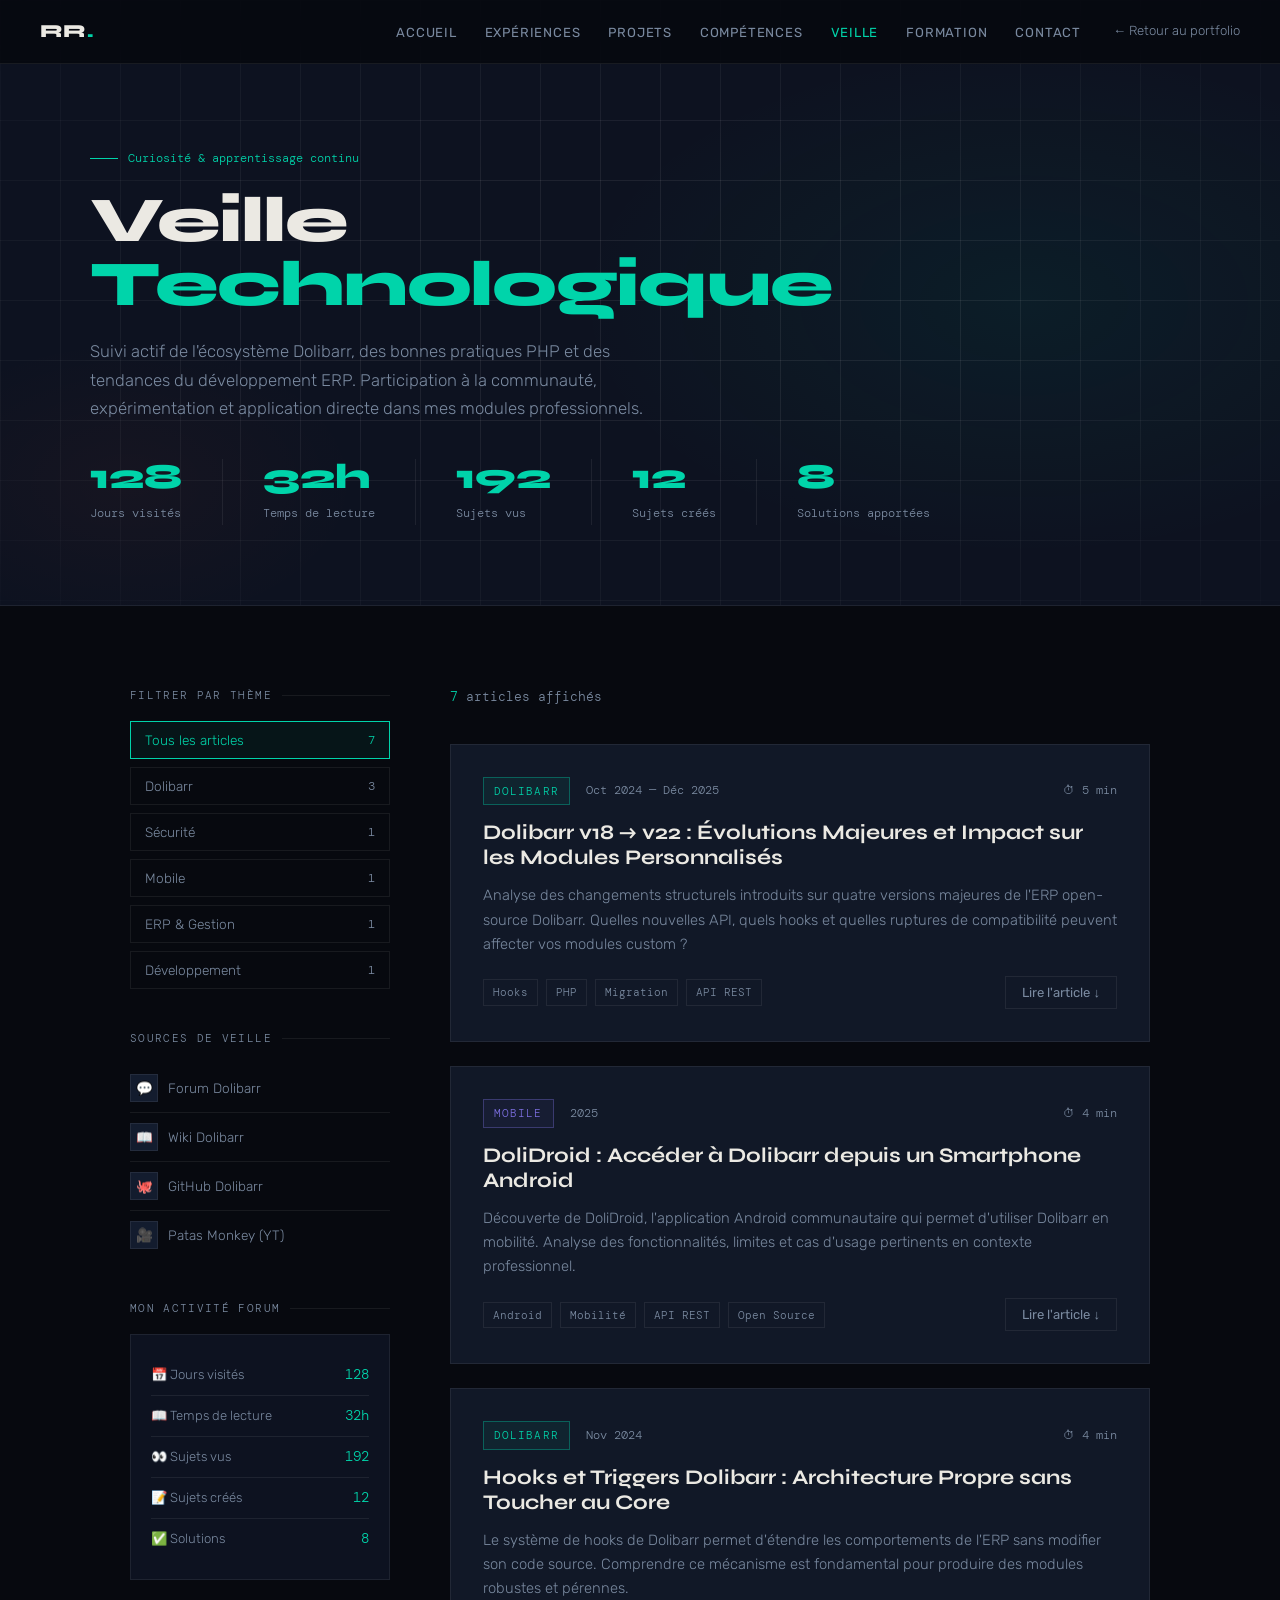
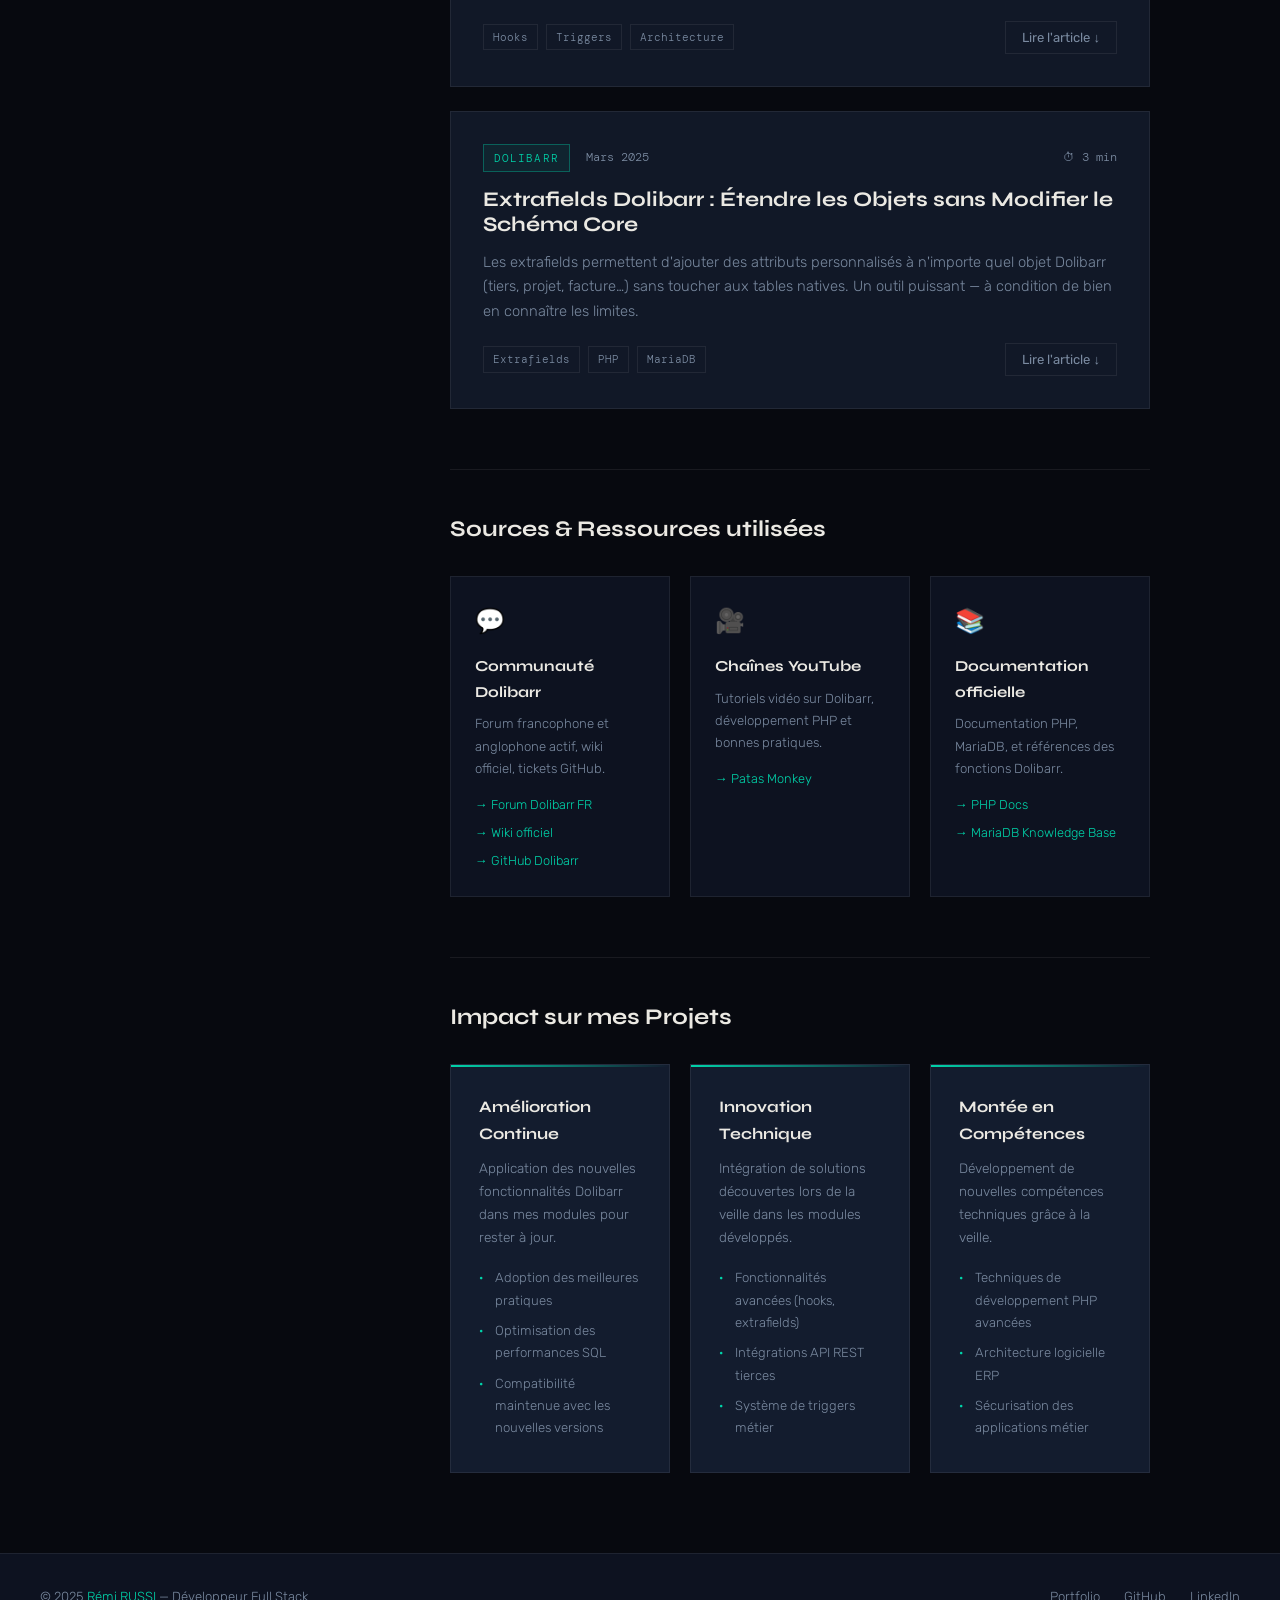
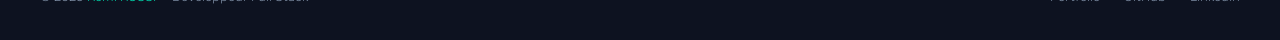
==== commit 0780f612: "Adding final features" ====
--- a/veille.html
+++ b/veille.html
@@ -8,9 +8,6 @@
   <link rel="preconnect" href="https://fonts.gstatic.com" crossorigin />
   <link href="https://fonts.googleapis.com/css2?family=Syne:wght@400;600;700;800&family=Rubik:ital,wght@0,300;0,400;0,500;1,300&family=DM+Mono:wght@400;500&display=swap" rel="stylesheet" />
   <link rel="stylesheet" href="styles.css" />
-  <style>
-   
-  </style>
 </head>
 <body>
 
@@ -44,12 +41,12 @@
       </p>
       <div class="hero-stats-row">
         <div class="hstat">
-          <span class="hstat-num">99</span>
+          <span class="hstat-num">128</span>
           <span class="hstat-label">Jours visités</span>
         </div>
         <div class="hstat-sep"></div>
         <div class="hstat">
-          <span class="hstat-num">17h</span>
+          <span class="hstat-num">32h</span>
           <span class="hstat-label">Temps de lecture</span>
         </div>
         <div class="hstat-sep"></div>
@@ -64,7 +61,7 @@
         </div>
         <div class="hstat-sep"></div>
         <div class="hstat">
-          <span class="hstat-num">5</span>
+          <span class="hstat-num">8</span>
           <span class="hstat-label">Solutions apportées</span>
         </div>
       </div>
@@ -124,11 +121,11 @@
         <div class="forum-stats">
           <div class="fstat">
             <span class="fstat-label">📅 Jours visités</span>
-            <span class="fstat-val">99</span>
+            <span class="fstat-val">128</span>
           </div>
           <div class="fstat">
             <span class="fstat-label">📖 Temps de lecture</span>
-            <span class="fstat-val">17h</span>
+            <span class="fstat-val">32h</span>
           </div>
           <div class="fstat">
             <span class="fstat-label">👀 Sujets vus</span>
@@ -140,7 +137,7 @@
           </div>
           <div class="fstat">
             <span class="fstat-label">✅ Solutions</span>
-            <span class="fstat-val">5</span>
+            <span class="fstat-val">8</span>
           </div>
         </div>
       </div>
@@ -254,59 +251,6 @@
         </div>
       </article>
 
-      <!-- Article 3 -->
-      <article class="article-card shown" data-cat="securite">
-        <div class="article-inner">
-          <div class="article-meta">
-            <span class="article-cat securite">Sécurité</span>
-            <span class="article-date">2025</span>
-            <span class="article-read-time">⏱ 6 min</span>
-          </div>
-          <h2>Sécuriser ses Modules Dolibarr : Injections SQL, XSS et Gestion des Droits</h2>
-          <p class="article-intro">
-            Lorsqu'on développe des modules pour un ERP partagé par toute une équipe, la sécurité n'est pas optionnelle. Tour d'horizon des vulnérabilités les plus fréquentes et des bonnes pratiques défensives en PHP/Dolibarr.
-          </p>
-          <div class="article-body" id="body-3">
-            <h3>Injections SQL</h3>
-            <p>
-              Dolibarr expose sa classe <code>DoliDB</code> qui intègre des méthodes d'échappement. Il est impératif de ne jamais interpoler directement des variables dans les requêtes SQL.
-            </p>
-            <ul>
-              <li>Utiliser <code>$db->escape($var)</code> pour tout input utilisateur</li>
-              <li>Utiliser <code>$db->sanitize($var)</code> pour les noms de colonnes dynamiques</li>
-              <li>Préférer les requêtes préparées avec <code>llxSafe()</code> quand disponible</li>
-            </ul>
-            <h3>Cross-Site Scripting (XSS)</h3>
-            <p>
-              L'affichage de données issues de la base dans des formulaires HTML doit toujours passer par une fonction d'échappement.
-            </p>
-            <ul>
-              <li><code>dol_htmlentities($val)</code> pour tout affichage de valeur en HTML</li>
-              <li><code>dol_escape_js($val)</code> pour les valeurs injectées en JavaScript</li>
-              <li>Ne jamais utiliser <code>echo $_POST['champ']</code> sans sanitization</li>
-            </ul>
-            <div class="highlight">
-              ⚠️ Vulnérabilité fréquente : les champs de formulaire pré-remplis avec des données de la BDD sans <code>dol_htmlentities()</code> sont une source classique de XSS dans les modules custom.
-            </div>
-            <h3>Gestion des droits</h3>
-            <p>
-              Tout module Dolibarr doit définir ses propres droits dans le fichier <code>mymodule.class.php</code> et vérifier systématiquement ces droits en début de chaque script d'action avec <code>accessforbidden()</code>.
-            </p>
-          </div>
-          <div class="article-footer">
-            <div class="article-tags">
-              <span class="atag">PHP</span>
-              <span class="atag">SQL</span>
-              <span class="atag">XSS</span>
-              <span class="atag">Sécurité</span>
-            </div>
-            <button class="btn-expand" onclick="toggleArticle('body-3', this)">
-              Lire l'article ↓
-            </button>
-          </div>
-        </div>
-      </article>
-
       <!-- Article 4 -->
       <article class="article-card shown" data-cat="dolibarr">
         <div class="article-inner">
@@ -345,99 +289,6 @@
               <span class="atag">Architecture</span>
             </div>
             <button class="btn-expand" onclick="toggleArticle('body-4', this)">
-              Lire l'article ↓
-            </button>
-          </div>
-        </div>
-      </article>
-
-      <!-- Article 5 -->
-      <article class="article-card shown" data-cat="erp">
-        <div class="article-inner">
-          <div class="article-meta">
-            <span class="article-cat erp">ERP & Gestion</span>
-            <span class="article-date">Jan 2025</span>
-            <span class="article-read-time">⏱ 5 min</span>
-          </div>
-          <h2>Dolibarr vs Odoo : Quel ERP Open Source pour les PME en 2025 ?</h2>
-          <p class="article-intro">
-            Analyse comparative des deux leaders des ERP open source à destination des PME françaises. Fonctionnalités, coût total de possession, facilité de personnalisation et taille de communauté.
-          </p>
-          <div class="article-body" id="body-5">
-            <h3>Dolibarr</h3>
-            <ul>
-              <li>Code PHP natif, très accessible pour un développeur web</li>
-              <li>Installation légère, même sur un hébergement mutualisé</li>
-              <li>Communauté francophone très active</li>
-              <li>Modules sur DoliStore, nombreux en open source sur GitHub</li>
-              <li>Idéal pour les petites structures (1-50 personnes)</li>
-            </ul>
-            <h3>Odoo</h3>
-            <ul>
-              <li>Python / framework MVC maison (OWL + QWeb)</li>
-              <li>Interface bien plus moderne et cohérente</li>
-              <li>Écosystème plus large et marketplace riche</li>
-              <li>Courbe d'apprentissage plus élevée pour le développement de modules</li>
-              <li>Version Community gratuite, mais certains modules clés sont payants</li>
-            </ul>
-            <div class="highlight">
-              📌 Mon bilan : pour une entreprise comme Emdelen qui a des besoins métier spécifiques et une équipe dev interne, Dolibarr est un choix cohérent grâce à sa flexibilité et à la simplicité de sa stack technique.
-            </div>
-          </div>
-          <div class="article-footer">
-            <div class="article-tags">
-              <span class="atag">Odoo</span>
-              <span class="atag">Dolibarr</span>
-              <span class="atag">Comparatif</span>
-              <span class="atag">PME</span>
-            </div>
-            <button class="btn-expand" onclick="toggleArticle('body-5', this)">
-              Lire l'article ↓
-            </button>
-          </div>
-        </div>
-      </article>
-
-      <!-- Article 6 -->
-      <article class="article-card shown" data-cat="dev">
-        <div class="article-inner">
-          <div class="article-meta">
-            <span class="article-cat dev">Développement</span>
-            <span class="article-date">Fév 2025</span>
-            <span class="article-read-time">⏱ 4 min</span>
-          </div>
-          <h2>Git Flow en Équipe : Stratégie de Branches pour un Projet Dolibarr</h2>
-          <p class="article-intro">
-            Gérer plusieurs modules en parallèle, avec des cycles de livraison différents et une mise en production partagée, exige une stratégie de branches claire. Retour d'expérience sur l'organisation Git chez Emdelen.
-          </p>
-          <div class="article-body" id="body-6">
-            <h3>Problématique</h3>
-            <p>
-              Développer des modules Dolibarr implique des dépendances entre modules, des phases de test sur staging et des mises en production planifiées. Sans stratégie de branches, les conflits et les régressions se multiplient.
-            </p>
-            <h3>Stratégie adoptée</h3>
-            <ul>
-              <li><code>main</code> : code en production, jamais modifié directement</li>
-              <li><code>develop</code> : intégration continue, branch de référence pour les PR</li>
-              <li><code>feature/nom-module</code> : une branche par module ou fonctionnalité</li>
-              <li><code>hotfix/xxx</code> : correctifs urgents directement sur <code>main</code></li>
-            </ul>
-            <div class="highlight">
-              🔁 Workflow : <code>feature</code> → PR vers <code>develop</code> → tests staging → merge vers <code>main</code> → tag de version → déploiement.
-            </div>
-            <h3>Outils complémentaires</h3>
-            <p>
-              Utilisation de GitHub Actions pour déclencher des vérifications de syntaxe PHP (<code>php -l</code>) automatiquement à chaque push, ce qui évite de déployer du code cassé en production.
-            </p>
-          </div>
-          <div class="article-footer">
-            <div class="article-tags">
-              <span class="atag">Git</span>
-              <span class="atag">GitHub</span>
-              <span class="atag">CI/CD</span>
-              <span class="atag">Workflow</span>
-            </div>
-            <button class="btn-expand" onclick="toggleArticle('body-6', this)">
               Lire l'article ↓
             </button>
           </div>
@@ -601,4 +452,4 @@
     });
   </script>
 </body>
-</html>+</html>
--- a/styles.css
+++ b/styles.css
@@ -1,1406 +1,2024 @@
- *, *::before, *::after { box-sizing: border-box; margin: 0; padding: 0; }
- .body{overflow-x: hidden;}
-
-    :root {
-      --bg:        #07090F;
-      --bg2:       #0D1220;
-      --bg3:       #131C2E;
-      --card:      #111827;
-      --text:      #EBE9E3;
-      --muted:     #7A8AA0;
-      --accent:    #00D4AA;
-      --accent2:   #FF5C38;
-      --border:    rgba(255,255,255,0.07);
-      --font-head: 'Syne', sans-serif;
-      --font-body: 'Rubik', sans-serif;
-      --font-mono: 'DM Mono', monospace;
-    }
-
-    html { scroll-behavior: smooth; }
-
-    body {
-      background: var(--bg);
-      color: var(--text);
-      font-family: var(--font-body);
-      font-weight: 300;
-      line-height: 1.7;
-      overflow-x: hidden;
-    }
-
-    /* ── NAV ── */
-    nav {
-      position: fixed;
-      top: 0; left: 0; right: 0;
-      z-index: 100;
-      display: flex;
-      align-items: center;
-      justify-content: space-between;
-      padding: 0 40px;
-      height: 80px;
-      background: rgba(7,9,15,0.7);
-      backdrop-filter: blur(16px);
-      border-bottom: 1px solid var(--border);
-    }
-
-    .nav-logo {
-      font-family: var(--font-head);
-      font-weight: 800;
-      font-size: 1.15rem;
-      letter-spacing: 0.02em;
-      color: var(--text);
-      text-decoration: none;
-    }
-    .nav-logo span { color: var(--accent); }
-
-    .nav-links {
-      display: flex;
-      gap: 32px;
-      list-style: none;
-    }
-
-    .nav-links a {
-      font-family: var(--font-body);
-      font-size: 0.82rem;
-      font-weight: 400;
-      letter-spacing: 0.06em;
-      text-transform: uppercase;
-      color: var(--muted);
-      text-decoration: none;
-      transition: color 0.2s;
-    }
-    .nav-links a:hover { color: var(--accent); }
-
-    /* ── HERO ── */
-    #a-propos {
-      min-height: 100vh;
-      display: flex;
-      align-items: center;
-      padding: 100px 40px 80px;
-      position: relative;
-      overflow: hidden;
-    }
-
-    .hero-bg {
-      position: absolute;
-      inset: 0;
-      background:
-        radial-gradient(ellipse 60% 50% at 70% 50%, rgba(0,212,170,0.07) 0%, transparent 70%),
-        radial-gradient(ellipse 40% 40% at 20% 80%, rgba(255,92,56,0.05) 0%, transparent 60%);
-      pointer-events: none;
-    }
-
-    .hero-grid-overlay {
-      position: absolute;
-      inset: 0;
-      background-image:
-        linear-gradient(var(--border) 1px, transparent 1px),
-        linear-gradient(90deg, var(--border) 1px, transparent 1px);
-      background-size: 60px 60px;
-      mask-image: radial-gradient(ellipse 80% 80% at 50% 50%, black 40%, transparent 100%);
-      pointer-events: none;
-    }
-
-    .hero-inner {
-      max-width: 1100px;
-      margin: 0 auto;
-      width: 100%;
-      display: grid;
-      grid-template-columns: 1fr 380px;
-      gap: 60px;
-      align-items: center;
-      position: relative;
-    }
-
-    .hero-eyebrow {
-      display: inline-flex;
-      align-items: center;
-      gap: 10px;
-      font-family: var(--font-mono);
-      font-size: 1rem;
-      color: var(--accent);
-      margin-bottom: 22px;
-    }
-    .hero-eyebrow::before {
-      content: '';
-      display: block;
-      width: 28px;
-      height: 1px;
-      background: var(--accent);
-    }
-
-    h1.hero-name {
-      font-family: var(--font-head);
-      font-size: clamp(3rem, 6vw, 5.5rem);
-      font-weight: 800;
-      line-height: 1.0;
-      letter-spacing: -0.02em;
-      margin-bottom: 16px;
-    }
-    h1.hero-name em {
-      font-style: normal;
-      color: var(--accent);
-    }
-
-    .hero-title {
-      font-size: 1.1rem;
-      font-weight: 300;
-      color: var(--muted);
-      margin-bottom: 32px;
-    }
-    .hero-title strong { color: var(--text); font-weight: 500; }
-
-    .hero-desc {
-      font-size: 1rem;
-      color: var(--muted);
-      max-width: 500px;
-      margin-bottom: 40px;
-    }
-
-    .hero-cta {
-      display: flex;
-      gap: 16px;
-      flex-wrap: wrap;
-    }
-
-    .btn-primary {
-      display: inline-flex;
-      align-items: center;
-      gap: 8px;
-      padding: 13px 28px;
-      background: var(--accent);
-      color: #07090F;
-      font-family: var(--font-body);
-      font-size: 0.88rem;
-      font-weight: 500;
-      letter-spacing: 0.04em;
-      text-decoration: none;
-      transition: all 0.2s;
-    }
-    .btn-primary:hover { background: #00ffe0; transform: translateY(-2px); }
-
-    .btn-ghost {
-      display: inline-flex;
-      align-items: center;
-      gap: 8px;
-      padding: 13px 28px;
-      border: 1px solid var(--border);
-      color: var(--text);
-      font-family: var(--font-body);
-      font-size: 0.88rem;
-      font-weight: 400;
-      text-decoration: none;
-      transition: all 0.2s;
-    }
-    .btn-ghost:hover { border-color: var(--accent); color: var(--accent); }
-
-    /* Hero stats card */
-    .hero-stats {
-      background: var(--bg2);
-      border: 1px solid var(--border);
-      padding: 36px;
-      position: relative;
-    }
-    .hero-stats::before {
-      content: '';
-      position: absolute;
-      top: 0; left: 0; right: 0;
-      height: 2px;
-      background: linear-gradient(90deg, var(--accent), transparent);
-    }
-
-    .stat-item {
-      display: flex;
-      align-items: center;
-      gap: 20px;
-      padding: 20px 0;
-      border-bottom: 1px solid var(--border);
-    }
-    .stat-item:last-child { border-bottom: none; }
-
-    .stat-num {
-      font-family: var(--font-head);
-      font-size: 2.5rem;
-      font-weight: 800;
-      color: var(--accent);
-      min-width: 80px;
-      line-height: 1;
-    }
-
-    .stat-label {
-      font-size: 0.85rem;
-      color: var(--muted);
-      line-height: 1.4;
-    }
-    .stat-label strong { display: block; color: var(--text); font-size: 1rem; font-weight: 500; }
-
-    /* ── SECTION BASE ── */
-    section { padding: 100px 40px; }
-
-    .section-inner { max-width: 1100px; margin: 0 auto; }
-
-    .section-tag {
-      display: inline-flex;
-      align-items: center;
-      gap: 10px;
-      font-family: var(--font-mono);
-      font-size: 1.2rem;
-      color: var(--accent);
-      margin-bottom: 16px;
-    }
-    .section-tag::before {
-      content: '';
-      display: block;
-      width: 28px;
-      height: 1px;
-      background: var(--accent);
-    }
-
-    .section-title {
-      font-family: var(--font-head);
-      font-size: clamp(2rem, 4vw, 3rem);
-      font-weight: 800;
-      letter-spacing: -0.02em;
-      margin-bottom: 60px;
-      line-height: 1.1;
-    }
-
-    /* ── EXPERIENCES ── */
-    #titre-experiences { background: var(--bg2); }
-
-    .exp-grid {
-      display: grid;
-      grid-template-columns: repeat(auto-fill, minmax(320px, 1fr));
-      gap: 24px;
-    }
-
-    .exp-card {
-      background: var(--bg3);
-      border: 1px solid var(--border);
-      padding: 32px;
-      position: relative;
-      transition: border-color 0.2s, transform 0.2s;
-    }
-    .exp-card:hover { border-color: rgba(0,212,170,0.3); transform: translateY(-3px); }
-    .exp-card::after {
-      content: '';
-      position: absolute;
-      bottom: 0; left: 0; right: 0;
-      height: 2px;
-      background: linear-gradient(90deg, var(--accent), transparent);
-      opacity: 0;
-      transition: opacity 0.2s;
-    }
-    .exp-card:hover::after { opacity: 1; }
-
-    .exp-company {
-      display: inline-block;
-      font-family: var(--font-mono);
-      font-size: 0.72rem;
-      color: var(--accent);
-      background: rgba(0,212,170,0.08);
-      padding: 4px 10px;
-      margin-bottom: 14px;
-    }
-
-    .exp-date {
-      font-family: var(--font-mono);
-      font-size: 0.72rem;
-      color: var(--muted);
-      margin-bottom: 10px;
-    }
-
-    .exp-card h3 {
-      font-family: var(--font-head);
-      font-size: 1.2rem;
-      font-weight: 700;
-      margin-bottom: 12px;
-    }
-
-    .exp-card p { font-size: 0.9rem; color: var(--muted); margin-bottom: 16px; }
-
-    .exp-missions {
-      list-style: none;
-      margin-bottom: 20px;
-    }
-    .exp-missions li {
-      font-size: 0.83rem;
-      color: var(--muted);
-      padding: 5px 0;
-      padding-left: 16px;
-      position: relative;
-    }
-    .exp-missions li::before {
-      content: '→';
-      position: absolute;
-      left: 0;
-      color: var(--accent);
-      font-size: 0.75rem;
-    }
-
-    .tag-row { display: flex; flex-wrap: wrap; gap: 8px; }
-
-    .tag {
-      font-family: var(--font-mono);
-      font-size: 0.7rem;
-      padding: 4px 10px;
-      border: 1px solid var(--border);
-      color: var(--muted);
-    }
-    .tag.accent { border-color: rgba(0,212,170,0.4); color: var(--accent); }
-
-    .cv-row {
-      display: flex;
-      justify-content: flex-end;
-      margin-top: 48px;
-    }
-
-    /* ── PROJETS ── */
-    .projects-header {
-      display: flex;
-      align-items: baseline;
-      justify-content: space-between;
-      margin-bottom: 60px;
-      flex-wrap: wrap;
-      gap: 20px;
-    }
-    .projects-header .section-title { margin-bottom: 0; }
-
-    .proj-group { margin-bottom: 64px; }
-
-    .proj-group-label {
-      font-family: var(--font-mono);
-      font-size: 0.75rem;
-      color: var(--muted);
-      letter-spacing: 0.1em;
-      text-transform: uppercase;
-      margin-bottom: 24px;
-      display: flex;
-      align-items: center;
-      gap: 14px;
-    }
-    .proj-group-label::after {
-      content: '';
-      flex: 1;
-      height: 1px;
-      background: var(--border);
-    }
-
-    .proj-grid {
-      display: grid;
-      grid-template-columns: repeat(auto-fill, minmax(280px, 1fr));
-      gap: 20px;
-    }
-
-    .proj-card {
-      background: var(--card);
-      border: 1px solid var(--border);
-      overflow: hidden;
-      transition: border-color 0.2s, transform 0.2s;
-      display: flex;
-      flex-direction: column;
-    }
-    .proj-card:hover { border-color: rgba(0,212,170,0.35); transform: translateY(-4px); }
-
-    .proj-card-img {
-      width: 100%;
-      height: 140px;
-      object-fit: cover;
-      display: block;
-      filter: grayscale(40%);
-      transition: filter 0.3s;
-    }
-    .proj-card:hover .proj-card-img { filter: grayscale(0%); }
-
-    .proj-card-img-placeholder {
-      width: 100%;
-      height: 110px;
-      background: linear-gradient(135deg, var(--bg3) 0%, var(--bg2) 100%);
-      display: flex;
-      align-items: center;
-      justify-content: center;
-      font-size: 2.5rem;
-    }
-
-    .proj-card-body { padding: 24px; flex: 1; display: flex; flex-direction: column; }
-
-    .proj-card h4 {
-      font-family: var(--font-head);
-      font-size: 1.2rem;
-      font-weight: 700;
-      margin-bottom: 10px;
-    }
-
-    .proj-card ul {
-      list-style: none;
-      flex: 1;
-      margin-bottom: 18px;
-    }
-    .proj-card ul li {
-      font-size: 1rem;
-      color: var(--muted);
-      padding: 4px 0;
-      padding-left: 14px;
-      position: relative;
-    }
-    .proj-card ul li::before {
-      content: '·';
-      position: absolute;
-      left: 0;
-      color: var(--accent);
-    }
-
-    /* ── COMPÉTENCES ── */
-    #titre-competence { background: var(--bg2); }
-
-    .skills-layout {
-      display: grid;
-      grid-template-columns: repeat(3, 1fr);
-      gap: 40px;
-    }
-
-    .skill-group {
-      background: var(--bg3);
-      border: 1px solid var(--border);
-      padding: 30px;
-    }
-
-    .skill-group-header {
-      display: flex;
-      align-items: center;
-      gap: 12px;
-      margin-bottom: 28px;
-    }
-
-    .skill-icon { font-size: 1.4rem; }
-
-    .skill-group h3 {
-      font-family: var(--font-head);
-      font-size: 1.05rem;
-      font-weight: 700;
-    }
-
-    .skill-item { margin-bottom: 20px; }
-
-    .skill-row {
-      display: flex;
-      justify-content: space-between;
-      align-items: center;
-      margin-bottom: 6px;
-    }
-
-    .skill-name {
-      display: flex;
-      align-items: center;
-      gap: 8px;
-      font-size: 0.88rem;
-    }
-
-    .skill-pct {
-      font-family: var(--font-mono);
-      font-size: 0.75rem;
-      color: var(--accent);
-    }
-
-    .skill-bar {
-      height: 3px;
-      background: var(--border);
-      border-radius: 2px;
-      overflow: hidden;
-    }
-
-    .skill-fill {
-      height: 100%;
-      background: linear-gradient(90deg, var(--accent), rgba(0,212,170,0.5));
-      border-radius: 2px;
-      width: 0;
-      transition: width 1s ease 0.3s;
-    }
-
-    .skills-dl-row {
-      display: flex;
-      justify-content: flex-end;
-      margin-top: 40px;
-    }
-
-    /* ── VEILLE ── */
-    #veille { background: var(--bg); }
-
-    .veille-hero {
-      display: grid;
-      grid-template-columns: 1fr 1fr;
-      gap: 60px;
-      align-items: center;
-      margin-bottom: 70px;
-    }
-
-    .veille-intro h2 {
-      font-family: var(--font-head);
-      font-size: clamp(1.8rem, 3vw, 2.6rem);
-      font-weight: 800;
-      margin-bottom: 18px;
-      line-height: 1.1;
-    }
-    .veille-intro p { color: var(--muted); font-size: 0.95rem; margin-bottom: 28px; }
-
-    .veille-stats {
-      display: grid;
-      grid-template-columns: repeat(2, 1fr);
-      gap: 16px;
-    }
-
-    .veille-stat {
-      background: var(--bg3);
-      border: 1px solid var(--border);
-      padding: 24px;
-      text-align: center;
-    }
-
-    .veille-stat-num {
-      font-family: var(--font-head);
-      font-size: 2rem;
-      font-weight: 800;
-      color: var(--accent);
-      display: block;
-      margin-bottom: 4px;
-    }
-
-    .veille-stat-label {
-      font-size: 0.78rem;
-      color: var(--muted);
-    }
-
-    .veille-methods {
-      display: grid;
-      grid-template-columns: repeat(4, 1fr);
-      gap: 20px;
-      margin-bottom: 70px;
-    }
-
-    .method-step {
-      background: var(--bg2);
-      border: 1px solid var(--border);
-      padding: 28px 24px;
-      position: relative;
-    }
-
-    .method-num {
-      font-family: var(--font-head);
-      font-size: 3rem;
-      font-weight: 800;
-      color: rgba(0,212,170,0.12);
-      line-height: 1;
-      margin-bottom: 12px;
-    }
-
-    .method-step h4 {
-      font-family: var(--font-head);
-      font-size: 0.95rem;
-      font-weight: 700;
-      margin-bottom: 10px;
-    }
-
-    .method-step p { font-size: 0.82rem; color: var(--muted); }
-
-    .veille-previews {
-      display: grid;
-      grid-template-columns: repeat(3, 1fr);
-      gap: 24px;
-    }
-
-    .veille-preview-card {
-      background: var(--card);
-      border: 1px solid var(--border);
-      padding: 28px;
-      transition: border-color 0.2s, transform 0.2s;
-    }
-    .veille-preview-card:hover { border-color: rgba(0,212,170,0.3); transform: translateY(-3px); }
-
-    .preview-date {
-      font-family: var(--font-mono);
-      font-size: 0.72rem;
-      color: var(--muted);
-      margin-bottom: 10px;
-    }
-
-    .veille-preview-card h4 {
-      font-family: var(--font-head);
-      font-size: 1rem;
-      font-weight: 700;
-      margin-bottom: 10px;
-    }
-
-    .veille-preview-card p { font-size: 0.85rem; color: var(--muted); margin-bottom: 16px; }
-
-    .veille-cta-row {
-      display: flex;
-      justify-content: center;
-      margin-top: 48px;
-    }
-
-    /* ── FORMATION ── */
-    #formation { background: var(--bg2); }
-
-    .formation-layout {
-      display: grid;
-      grid-template-columns: 1fr 1fr;
-      gap: 40px;
-    }
-
-    .formation-card {
-      background: var(--bg3);
-      border: 1px solid var(--border);
-      padding: 40px;
-      position: relative;
-      overflow: hidden;
-    }
-    .formation-card::before {
-      content: '';
-      position: absolute;
-      top: 0; left: 0;
-      width: 4px;
-      height: 100%;
-      background: var(--accent);
-    }
-
-    .formation-card h3 {
-      font-family: var(--font-head);
-      font-size: 1.4rem;
-      font-weight: 800;
-      margin-bottom: 8px;
-    }
-
-    .formation-card .subtitle {
-      font-size: 0.85rem;
-      color: var(--accent);
-      font-family: var(--font-mono);
-      margin-bottom: 20px;
-    }
-
-    .formation-card p { font-size: 0.9rem; color: var(--muted); margin-bottom: 24px; }
-
-    .formation-features {
-      display: flex;
-      flex-direction: column;
-      gap: 10px;
-    }
-
-    .formation-feature {
-      display: flex;
-      align-items: center;
-      gap: 12px;
-      font-size: 0.88rem;
-    }
-    .formation-feature .icon { font-size: 1.1rem; }
-
-    /* ── CONTACT ── */
-    #contact { background: var(--bg); }
-
-    .contact-layout {
-      display: grid;
-      grid-template-columns: 1fr 1fr;
-      gap: 60px;
-    }
-
-    .contact-info h3 {
-      font-family: var(--font-head);
-      font-size: 1.5rem;
-      font-weight: 700;
-      margin-bottom: 30px;
-    }
-
-    .contact-item {
-      display: flex;
-      align-items: center;
-      gap: 16px;
-      margin-bottom: 20px;
-    }
-
-    .contact-icon {
-      width: 44px;
-      height: 44px;
-      background: var(--bg2);
-      border: 1px solid var(--border);
-      display: flex;
-      align-items: center;
-      justify-content: center;
-      font-size: 1.1rem;
-      flex-shrink: 0;
-    }
-
-    .contact-item a {
-      color: var(--text);
-      text-decoration: none;
-      font-size: 0.95rem;
-      transition: color 0.2s;
-    }
-    .contact-item a:hover { color: var(--accent); }
-
-    .contact-form { display: flex; flex-direction: column; gap: 16px; }
-
-    .form-row { display: grid; grid-template-columns: 1fr 1fr; gap: 16px; }
-
-    .form-group { display: flex; flex-direction: column; gap: 8px; }
-
-    label {
-      font-size: 0.8rem;
-      color: var(--muted);
-      letter-spacing: 0.05em;
-      text-transform: uppercase;
-      font-family: var(--font-mono);
-    }
-
-    input, textarea {
-      background: var(--bg2);
-      border: 1px solid var(--border);
-      color: var(--text);
-      font-family: var(--font-body);
-      font-size: 0.9rem;
-      font-weight: 300;
-      padding: 13px 16px;
-      outline: none;
-      transition: border-color 0.2s;
-    }
-    input:focus, textarea:focus { border-color: var(--accent); }
-    textarea { resize: vertical; min-height: 130px; }
-
-    /* ── FOOTER ── */
-    footer {
-      background: var(--bg2);
-      border-top: 1px solid var(--border);
-      padding: 32px 40px;
-      display: flex;
-      align-items: center;
-      justify-content: space-between;
-      flex-wrap: wrap;
-      gap: 20px;
-    }
-
-    .footer-copy { font-size: 0.82rem; color: var(--muted); }
-    .footer-copy span { color: var(--accent); }
-
-    .footer-links { display: flex; gap: 24px; }
-    .footer-links a {
-      font-size: 0.82rem;
-      color: var(--muted);
-      text-decoration: none;
-      transition: color 0.2s;
-    }
-    .footer-links a:hover { color: var(--accent); }
-
-    /* ── ANIMATIONS ── */
-    .reveal {
-      opacity: 0;
-      transform: translateY(24px);
-      transition: opacity 0.6s ease, transform 0.6s ease;
-    }
-    .reveal.visible {
-      opacity: 1;
-      transform: none;
-    }
-    .reveal-delay-1 { transition-delay: 0.1s; }
-    .reveal-delay-2 { transition-delay: 0.2s; }
-    .reveal-delay-3 { transition-delay: 0.3s; }
-
-    /* ── RESPONSIVE ── */
-    @media (max-width: 900px) {
-      nav { padding: 0 20px; }
-      .nav-links { gap: 18px; }
-      .nav-links a { font-size: 0.75rem; }
-      #a-propos { padding: 90px 20px 60px; }
-      .hero-inner { grid-template-columns: 1fr; }
-      .hero-stats { display: none; }
-      section { padding: 70px 20px; }
-      .skills-layout { grid-template-columns: 1fr; }
-      .veille-hero { grid-template-columns: 1fr; }
-      .veille-methods { grid-template-columns: repeat(2, 1fr); }
-      .veille-previews { grid-template-columns: 1fr; }
-      .formation-layout { grid-template-columns: 1fr; }
-      .contact-layout { grid-template-columns: 1fr; }
-      .form-row { grid-template-columns: 1fr; }
-      footer { flex-direction: column; text-align: center; }
-    }
-
-    @media (max-width: 600px) {
-      .nav-links { display: none; }
-      h1.hero-name { font-size: 2.6rem; }
-      .veille-methods { grid-template-columns: 1fr; }
-    }
-
-
-/* ── VEILLE ── */
-
- *, *::before, *::after { box-sizing: border-box; margin: 0; padding: 0; }
-
-    :root {
-      --bg:        #07090F;
-      --bg2:       #0D1220;
-      --bg3:       #131C2E;
-      --card:      #111827;
-      --text:      #EBE9E3;
-      --muted:     #7A8AA0;
-      --accent:    #00D4AA;
-      --accent2:   #FF5C38;
-      --border:    rgba(255,255,255,0.07);
-      --font-head: 'Syne', sans-serif;
-      --font-body: 'Rubik', sans-serif;
-      --font-mono: 'DM Mono', monospace;
-    }
-
-    html { scroll-behavior: smooth; }
-
-    body {
-      background: var(--bg);
-      color: var(--text);
-      font-family: var(--font-body);
-      font-weight: 300;
-      line-height: 1.7;
-      overflow-x: hidden;
-    }
-
-    /* ── NAV ── */
-    nav {
-      position: fixed;
-      top: 0; left: 0; right: 0;
-      z-index: 100;
-      display: flex;
-      align-items: center;
-      justify-content: space-between;
-      padding: 0 40px;
-      height: 64px;
-      background: rgba(7,9,15,0.85);
-      backdrop-filter: blur(16px);
-      border-bottom: 1px solid var(--border);
-    }
-    .nav-logo {
-      font-family: var(--font-head);
-      font-weight: 800;
-      font-size: 1.15rem;
-      color: var(--text);
-      text-decoration: none;
-    }
-    .nav-logo span { color: var(--accent); }
-    .nav-right {
-      display: flex;
-      align-items: center;
-      gap: 32px;
-    }
-    .nav-links {
-      display: flex;
-      gap: 28px;
-      list-style: none;
-    }
-    .nav-links a {
-      font-size: 0.82rem;
-      font-weight: 400;
-      letter-spacing: 0.06em;
-      text-transform: uppercase;
-      color: var(--muted);
-      text-decoration: none;
-      transition: color 0.2s;
-    }
-    .nav-links a:hover,
-    .nav-links a.active { color: var(--accent); }
-    .nav-back {
-      display: inline-flex;
-      align-items: center;
-      gap: 8px;
-      font-size: 0.82rem;
-      color: var(--muted);
-      text-decoration: none;
-      transition: color 0.2s;
-    }
-    .nav-back:hover { color: var(--accent); }
-
-    /* ── HERO ── */
-    .page-hero {
-      padding: 140px 40px 80px;
-      position: relative;
-      overflow: hidden;
-      background: var(--bg2);
-      border-bottom: 1px solid var(--border);
-    }
-    .hero-bg {
-      position: absolute; inset: 0;
-      background:
-        radial-gradient(ellipse 50% 60% at 80% 50%, rgba(0,212,170,0.06) 0%, transparent 70%),
-        radial-gradient(ellipse 30% 40% at 10% 80%, rgba(255,92,56,0.04) 0%, transparent 60%);
-      pointer-events: none;
-    }
-    .hero-grid {
-      position: absolute; inset: 0;
-      background-image:
-        linear-gradient(var(--border) 1px, transparent 1px),
-        linear-gradient(90deg, var(--border) 1px, transparent 1px);
-      background-size: 60px 60px;
-      mask-image: radial-gradient(ellipse 80% 80% at 50% 50%, black 30%, transparent 100%);
-      pointer-events: none;
-    }
-    .page-hero-inner {
-      max-width: 1100px;
-      margin: 0 auto;
-      position: relative;
-    }
-    .page-eyebrow {
-      display: inline-flex;
-      align-items: center;
-      gap: 10px;
-      font-family: var(--font-mono);
-      font-size: 0.78rem;
-      color: var(--accent);
-      margin-bottom: 20px;
-    }
-    .page-eyebrow::before {
-      content: '';
-      display: block;
-      width: 28px; height: 1px;
-      background: var(--accent);
-    }
-    .page-hero h1 {
-      font-family: var(--font-head);
-      font-size: clamp(2.8rem, 5vw, 5rem);
-      font-weight: 800;
-      line-height: 1.0;
-      letter-spacing: -0.02em;
-      margin-bottom: 20px;
-    }
-    .page-hero h1 em { font-style: normal; color: var(--accent); }
-    .page-hero p {
-      font-size: 1.05rem;
-      color: var(--muted);
-      max-width: 600px;
-      margin-bottom: 36px;
-    }
-
-    /* Stats row */
-    .hero-stats-row {
-      display: flex;
-      gap: 40px;
-      flex-wrap: wrap;
-    }
-    .hstat {
-      text-align: left;
-    }
-    .hstat-num {
-      font-family: var(--font-head);
-      font-size: 2.2rem;
-      font-weight: 800;
-      color: var(--accent);
-      display: block;
-      line-height: 1;
-      margin-bottom: 4px;
-    }
-    .hstat-label {
-      font-size: 0.78rem;
-      color: var(--muted);
-      font-family: var(--font-mono);
-    }
-    .hstat-sep {
-      width: 1px;
-      background: var(--border);
-      align-self: stretch;
-    }
-
-    /* ── LAYOUT ── */
-    .main-layout {
-      max-width: 1100px;
-      margin: 0 auto;
-      padding: 80px 40px;
-      display: grid;
-      grid-template-columns: 260px 1fr;
-      gap: 60px;
-      align-items: start;
-    }
-
-    /* ── SIDEBAR ── */
-    .sidebar {
-      position: sticky;
-      top: 90px;
-    }
-
-    .sidebar-section { margin-bottom: 40px; }
-
-    .sidebar-title {
-      font-family: var(--font-mono);
-      font-size: 0.7rem;
-      color: var(--muted);
-      letter-spacing: 0.12em;
-      text-transform: uppercase;
-      margin-bottom: 16px;
-      display: flex;
-      align-items: center;
-      gap: 10px;
-    }
-    .sidebar-title::after {
-      content: '';
-      flex: 1;
-      height: 1px;
-      background: var(--border);
-    }
-
-    .filter-btn {
-      display: flex;
-      align-items: center;
-      justify-content: space-between;
-      width: 100%;
-      padding: 10px 14px;
-      background: transparent;
-      border: 1px solid var(--border);
-      color: var(--muted);
-      font-family: var(--font-body);
-      font-size: 0.85rem;
-      font-weight: 300;
-      cursor: pointer;
-      text-align: left;
-      margin-bottom: 8px;
-      transition: all 0.2s;
-    }
-    .filter-btn:hover { border-color: rgba(0,212,170,0.3); color: var(--text); }
-    .filter-btn.active { border-color: var(--accent); color: var(--accent); background: rgba(0,212,170,0.06); }
-    .filter-count {
-      font-family: var(--font-mono);
-      font-size: 0.72rem;
-      color: var(--muted);
-    }
-    .filter-btn.active .filter-count { color: var(--accent); }
-
-    .source-link {
-      display: flex;
-      align-items: center;
-      gap: 10px;
-      padding: 10px 0;
-      border-bottom: 1px solid var(--border);
-      color: var(--muted);
-      text-decoration: none;
-      font-size: 0.85rem;
-      transition: color 0.2s;
-    }
-    .source-link:last-child { border-bottom: none; }
-    .source-link:hover { color: var(--accent); }
-    .source-icon {
-      width: 28px; height: 28px;
-      background: var(--bg3);
-      border: 1px solid var(--border);
-      display: flex;
-      align-items: center;
-      justify-content: center;
-      font-size: 0.85rem;
-      flex-shrink: 0;
-    }
-    .forum-stats {
-      background: var(--bg2);
-      border: 1px solid var(--border);
-      padding: 20px;
-    }
-    .fstat {
-      display: flex;
-      justify-content: space-between;
-      align-items: center;
-      padding: 8px 0;
-      border-bottom: 1px solid var(--border);
-      font-size: 0.82rem;
-    }
-    .fstat:last-child { border-bottom: none; }
-    .fstat-label { color: var(--muted); }
-    .fstat-val {
-      font-family: var(--font-mono);
-      color: var(--accent);
-      font-size: 0.88rem;
-    }
-
-    /* ── ARTICLES ── */
-    .articles-header {
-      display: flex;
-      align-items: center;
-      justify-content: space-between;
-      margin-bottom: 36px;
-      flex-wrap: wrap;
-      gap: 16px;
-    }
-    .articles-count {
-      font-family: var(--font-mono);
-      font-size: 0.8rem;
-      color: var(--muted);
-    }
-    .articles-count span { color: var(--accent); }
-
-    .article-card {
-      background: var(--card);
-      border: 1px solid var(--border);
-      margin-bottom: 24px;
-      transition: border-color 0.25s, transform 0.25s;
-      display: none;
-    }
-    .article-card.shown {
-      display: block;
-      animation: fadeUp 0.4s ease both;
-    }
-    .article-card:hover { border-color: rgba(0,212,170,0.3); transform: translateY(-3px); }
-
-    @keyframes fadeUp {
-      from { opacity:0; transform: translateY(16px); }
-      to   { opacity:1; transform: none; }
-    }
-
-    .article-inner {
-      padding: 32px;
-    }
-
-    .article-meta {
-      display: flex;
-      align-items: center;
-      gap: 16px;
-      margin-bottom: 16px;
-      flex-wrap: wrap;
-    }
-    .article-cat {
-      font-family: var(--font-mono);
-      font-size: 0.68rem;
-      letter-spacing: 0.1em;
-      text-transform: uppercase;
-      padding: 4px 10px;
-      border: 1px solid;
-    }
-    .article-cat.dolibarr  { color: #00D4AA; border-color: rgba(0,212,170,0.35); background: rgba(0,212,170,0.06); }
-    .article-cat.securite  { color: #FF5C38; border-color: rgba(255,92,56,0.35); background: rgba(255,92,56,0.06); }
-    .article-cat.mobile    { color: #7C6FE0; border-color: rgba(124,111,224,0.35); background: rgba(124,111,224,0.06); }
-    .article-cat.erp       { color: #F0A500; border-color: rgba(240,165,0,0.35); background: rgba(240,165,0,0.06); }
-    .article-cat.dev       { color: #36B8F0; border-color: rgba(54,184,240,0.35); background: rgba(54,184,240,0.06); }
-
-    .article-date {
-      font-family: var(--font-mono);
-      font-size: 0.72rem;
-      color: var(--muted);
-    }
-    .article-read-time {
-      font-family: var(--font-mono);
-      font-size: 0.72rem;
-      color: var(--muted);
-      margin-left: auto;
-    }
-
-    .article-card h2 {
-      font-family: var(--font-head);
-      font-size: 1.3rem;
-      font-weight: 700;
-      margin-bottom: 12px;
-      line-height: 1.2;
-    }
-
-    .article-intro {
-      font-size: 0.92rem;
-      color: var(--muted);
-      margin-bottom: 20px;
-      line-height: 1.65;
-    }
-
-    .article-body {
-      display: none;
-      font-size: 0.9rem;
-      line-height: 1.75;
-      color: var(--muted);
-      border-top: 1px solid var(--border);
-      margin-top: 20px;
-      padding-top: 20px;
-    }
-    .article-body.open { display: block; }
-
-    .article-body h3 {
-      font-family: var(--font-head);
-      font-size: 1rem;
-      font-weight: 700;
-      color: var(--text);
-      margin: 20px 0 10px;
-    }
-    .article-body h3:first-child { margin-top: 0; }
-
-    .article-body p { margin-bottom: 14px; }
-
-    .article-body ul {
-      list-style: none;
-      margin-bottom: 14px;
-    }
-    .article-body ul li {
-      padding: 5px 0 5px 18px;
-      position: relative;
-    }
-    .article-body ul li::before {
-      content: '→';
-      position: absolute;
-      left: 0;
-      color: var(--accent);
-      font-size: 0.75rem;
-    }
-
-    .article-body .highlight {
-      background: var(--bg3);
-      border-left: 3px solid var(--accent);
-      padding: 14px 18px;
-      margin: 18px 0;
-      font-size: 0.88rem;
-      color: var(--text);
-      font-style: italic;
-    }
-
-    .article-body code {
-      font-family: var(--font-mono);
-      font-size: 0.82rem;
-      background: var(--bg3);
-      padding: 2px 6px;
-      color: var(--accent);
-    }
-
-    .article-footer {
-      display: flex;
-      align-items: center;
-      justify-content: space-between;
-      flex-wrap: wrap;
-      gap: 12px;
-    }
-
-    .article-tags { display: flex; gap: 8px; flex-wrap: wrap; }
-    .atag {
-      font-family: var(--font-mono);
-      font-size: 0.68rem;
-      padding: 3px 9px;
-      border: 1px solid var(--border);
-      color: var(--muted);
-    }
-
-    .btn-expand {
-      display: inline-flex;
-      align-items: center;
-      gap: 6px;
-      background: transparent;
-      border: 1px solid var(--border);
-      color: var(--muted);
-      font-family: var(--font-body);
-      font-size: 0.82rem;
-      padding: 8px 16px;
-      cursor: pointer;
-      transition: all 0.2s;
-    }
-    .btn-expand:hover { border-color: var(--accent); color: var(--accent); }
-    .btn-expand.open { border-color: var(--accent); color: var(--accent); }
-
-    /* Sources externes */
-    .sources-section {
-      margin-top: 60px;
-      padding-top: 40px;
-      border-top: 1px solid var(--border);
-    }
-    .sources-title {
-      font-family: var(--font-head);
-      font-size: 1.4rem;
-      font-weight: 700;
-      margin-bottom: 28px;
-    }
-    .sources-grid {
-      display: grid;
-      grid-template-columns: repeat(3, 1fr);
-      gap: 20px;
-    }
-    .source-card {
-      background: var(--bg2);
-      border: 1px solid var(--border);
-      padding: 24px;
-      transition: border-color 0.2s;
-    }
-    .source-card:hover { border-color: rgba(0,212,170,0.3); }
-    .source-card-icon { font-size: 1.5rem; margin-bottom: 12px; }
-    .source-card h4 {
-      font-family: var(--font-head);
-      font-size: 0.95rem;
-      font-weight: 700;
-      margin-bottom: 8px;
-    }
-    .source-card p { font-size: 0.82rem; color: var(--muted); margin-bottom: 14px; }
-    .source-card-links { display: flex; flex-direction: column; gap: 6px; }
-    .source-card-links a {
-      font-size: 0.8rem;
-      color: var(--accent);
-      text-decoration: none;
-      transition: opacity 0.2s;
-    }
-    .source-card-links a:hover { opacity: 0.75; }
-
-    /* Impact */
-    .impact-section {
-      margin-top: 60px;
-      padding-top: 40px;
-      border-top: 1px solid var(--border);
-    }
-    .impact-title {
-      font-family: var(--font-head);
-      font-size: 1.4rem;
-      font-weight: 700;
-      margin-bottom: 28px;
-    }
-    .impact-grid {
-      display: grid;
-      grid-template-columns: repeat(3, 1fr);
-      gap: 20px;
-    }
-    .impact-card {
-      background: var(--bg3);
-      border: 1px solid var(--border);
-      padding: 28px;
-      position: relative;
-      overflow: hidden;
-    }
-    .impact-card::before {
-      content: '';
-      position: absolute;
-      top: 0; left: 0; right: 0;
-      height: 2px;
-      background: linear-gradient(90deg, var(--accent), transparent);
-    }
-    .impact-card h4 {
-      font-family: var(--font-head);
-      font-size: 1rem;
-      font-weight: 700;
-      margin-bottom: 10px;
-    }
-    .impact-card p { font-size: 0.85rem; color: var(--muted); margin-bottom: 14px; }
-    .impact-card ul { list-style: none; }
-    .impact-card ul li {
-      font-size: 0.82rem;
-      color: var(--muted);
-      padding: 4px 0 4px 16px;
-      position: relative;
-    }
-    .impact-card ul li::before {
-      content: '·';
-      position: absolute; left: 0;
-      color: var(--accent);
-    }
-
-    /* ── FOOTER ── */
-    footer {
-      background: var(--bg2);
-      border-top: 1px solid var(--border);
-      padding: 32px 40px;
-      display: flex;
-      align-items: center;
-      justify-content: space-between;
-      flex-wrap: wrap;
-      gap: 20px;
-    }
-    .footer-copy { font-size: 0.82rem; color: var(--muted); }
-    .footer-copy span { color: var(--accent); }
-    .footer-links { display: flex; gap: 24px; }
-    .footer-links a {
-      font-size: 0.82rem; color: var(--muted); text-decoration: none; transition: color 0.2s;
-    }
-    .footer-links a:hover { color: var(--accent); }
-
-    /* Responsive */
-    @media (max-width: 900px) {
-      nav { padding: 0 20px; }
-      .nav-links { display: none; }
-      .page-hero { padding: 110px 20px 60px; }
-      .main-layout { grid-template-columns: 1fr; padding: 50px 20px; }
-      .sidebar { position: static; }
-      .sources-grid, .impact-grid { grid-template-columns: 1fr; }
-      .hero-stats-row { gap: 24px; }
-      .hstat-sep { display: none; }
-    }+ *,
+ *::before,
+ *::after {
+   box-sizing: border-box;
+   margin: 0;
+   padding: 0;
+ }
+
+ .body {
+   overflow-x: hidden;
+ }
+
+ :root {
+   --bg: #07090F;
+   --bg2: #0D1220;
+   --bg3: #131C2E;
+   --card: #111827;
+   --text: #EBE9E3;
+   --muted: #7A8AA0;
+   --accent: #00D4AA;
+   --accent2: #FF5C38;
+   --border: rgba(255, 255, 255, 0.07);
+   --font-head: 'Syne', sans-serif;
+   --font-body: 'Rubik', sans-serif;
+   --font-mono: 'DM Mono', monospace;
+ }
+
+ html {
+   scroll-behavior: smooth;
+ }
+
+ body {
+   background: var(--bg);
+   color: var(--text);
+   font-family: var(--font-body);
+   font-weight: 300;
+   line-height: 1.7;
+   overflow-x: hidden;
+ }
+
+ /* ── NAV ── */
+ nav {
+   position: fixed;
+   top: 0;
+   left: 0;
+   right: 0;
+   z-index: 100;
+   display: flex;
+   align-items: center;
+   justify-content: space-between;
+   padding: 0 40px;
+   height: 64px;
+   background: rgba(7, 9, 15, 0.7);
+   backdrop-filter: blur(16px);
+   border-bottom: 1px solid var(--border);
+ }
+
+ .nav-logo {
+   font-family: var(--font-head);
+   font-weight: 800;
+   font-size: 1.15rem;
+   letter-spacing: 0.02em;
+   color: var(--text);
+   text-decoration: none;
+ }
+
+ .nav-logo span {
+   color: var(--accent);
+ }
+
+ .nav-links {
+   display: flex;
+   gap: 32px;
+   list-style: none;
+ }
+
+ .nav-links a {
+   font-family: var(--font-body);
+   font-size: 0.82rem;
+   font-weight: 400;
+   letter-spacing: 0.06em;
+   text-transform: uppercase;
+   color: var(--muted);
+   text-decoration: none;
+   transition: color 0.2s;
+ }
+
+ .nav-links a:hover {
+   color: var(--accent);
+ }
+
+ /* ── HERO ── */
+ #a-propos {
+   min-height: 100vh;
+   display: flex;
+   align-items: center;
+   padding: 100px 40px 80px;
+   position: relative;
+   overflow: hidden;
+ }
+
+ .hero-bg {
+   position: absolute;
+   inset: 0;
+   background:
+     radial-gradient(ellipse 60% 50% at 70% 50%, rgba(0, 212, 170, 0.07) 0%, transparent 70%),
+     radial-gradient(ellipse 40% 40% at 20% 80%, rgba(255, 92, 56, 0.05) 0%, transparent 60%);
+   pointer-events: none;
+ }
+
+ .hero-grid-overlay {
+   position: absolute;
+   inset: 0;
+   background-image:
+     linear-gradient(var(--border) 1px, transparent 1px),
+     linear-gradient(90deg, var(--border) 1px, transparent 1px);
+   background-size: 60px 60px;
+   mask-image: radial-gradient(ellipse 80% 80% at 50% 50%, black 40%, transparent 100%);
+   pointer-events: none;
+ }
+
+ .hero-inner {
+   max-width: 1100px;
+   margin: 0 auto;
+   width: 100%;
+   display: grid;
+   grid-template-columns: 1fr 380px;
+   gap: 60px;
+   align-items: center;
+   position: relative;
+ }
+
+ .hero-eyebrow {
+   display: inline-flex;
+   align-items: center;
+   gap: 10px;
+   font-family: var(--font-mono);
+   font-size: 0.78rem;
+   color: var(--accent);
+   margin-bottom: 22px;
+ }
+
+ .hero-eyebrow::before {
+   content: '';
+   display: block;
+   width: 28px;
+   height: 1px;
+   background: var(--accent);
+ }
+
+ h1.hero-name {
+   font-family: var(--font-head);
+   font-size: clamp(3rem, 6vw, 5.5rem);
+   font-weight: 800;
+   line-height: 1.0;
+   letter-spacing: -0.02em;
+   margin-bottom: 16px;
+ }
+
+ h1.hero-name em {
+   font-style: normal;
+   color: var(--accent);
+ }
+
+ .hero-title {
+   font-size: 1.1rem;
+   font-weight: 300;
+   color: var(--muted);
+   margin-bottom: 32px;
+ }
+
+ .hero-title strong {
+   color: var(--text);
+   font-weight: 500;
+ }
+
+ .hero-desc {
+   font-size: 1rem;
+   color: var(--muted);
+   max-width: 500px;
+   margin-bottom: 40px;
+ }
+
+ .hero-cta {
+   display: flex;
+   gap: 16px;
+   flex-wrap: wrap;
+ }
+
+ .btn-primary {
+   display: inline-flex;
+   align-items: center;
+   gap: 8px;
+   padding: 13px 28px;
+   background: var(--accent);
+   color: #07090F;
+   font-family: var(--font-body);
+   font-size: 0.88rem;
+   font-weight: 500;
+   letter-spacing: 0.04em;
+   text-decoration: none;
+   transition: all 0.2s;
+ }
+
+ .btn-primary:hover {
+   background: #00ffe0;
+   transform: translateY(-2px);
+ }
+
+ .btn-ghost {
+   display: inline-flex;
+   align-items: center;
+   gap: 8px;
+   padding: 13px 28px;
+   border: 1px solid var(--border);
+   color: var(--text);
+   font-family: var(--font-body);
+   font-size: 0.88rem;
+   font-weight: 400;
+   text-decoration: none;
+   transition: all 0.2s;
+ }
+
+ .btn-ghost:hover {
+   border-color: var(--accent);
+   color: var(--accent);
+ }
+
+ /* Hero stats card */
+ .hero-stats {
+   background: var(--bg2);
+   border: 1px solid var(--border);
+   padding: 36px;
+   position: relative;
+ }
+
+ .hero-stats::before {
+   content: '';
+   position: absolute;
+   top: 0;
+   left: 0;
+   right: 0;
+   height: 2px;
+   background: linear-gradient(90deg, var(--accent), transparent);
+ }
+
+ .stat-item {
+   display: flex;
+   align-items: center;
+   gap: 20px;
+   padding: 20px 0;
+   border-bottom: 1px solid var(--border);
+ }
+
+ .stat-item:last-child {
+   border-bottom: none;
+ }
+
+ .stat-num {
+   font-family: var(--font-head);
+   font-size: 2.5rem;
+   font-weight: 800;
+   color: var(--accent);
+   min-width: 80px;
+   line-height: 1;
+ }
+
+ .stat-label {
+   font-size: 0.85rem;
+   color: var(--muted);
+   line-height: 1.4;
+ }
+
+ .stat-label strong {
+   display: block;
+   color: var(--text);
+   font-size: 1rem;
+   font-weight: 500;
+ }
+
+ /* ── SECTION BASE ── */
+ section {
+   padding: 100px 40px;
+ }
+
+ .section-inner {
+   max-width: 1100px;
+   margin: 0 auto;
+ }
+
+ .section-tag {
+   display: inline-flex;
+   align-items: center;
+   gap: 10px;
+   font-family: var(--font-mono);
+   font-size: 0.78rem;
+   color: var(--accent);
+   margin-bottom: 16px;
+ }
+
+ .section-tag::before {
+   content: '';
+   display: block;
+   width: 28px;
+   height: 1px;
+   background: var(--accent);
+ }
+
+ .section-title {
+   font-family: var(--font-head);
+   font-size: clamp(2rem, 4vw, 3rem);
+   font-weight: 800;
+   letter-spacing: -0.02em;
+   margin-bottom: 60px;
+   line-height: 1.1;
+ }
+
+ /* ── EXPERIENCES ── */
+ #titre-experiences {
+   background: var(--bg2);
+ }
+
+ .exp-grid {
+   display: grid;
+   grid-template-columns: repeat(auto-fill, minmax(320px, 1fr));
+   gap: 24px;
+ }
+
+ .exp-card {
+   background: var(--bg3);
+   border: 1px solid var(--border);
+   padding: 32px;
+   position: relative;
+   transition: border-color 0.2s, transform 0.2s;
+ }
+
+ .exp-card:hover {
+   border-color: rgba(0, 212, 170, 0.3);
+   transform: translateY(-3px);
+ }
+
+ .exp-card::after {
+   content: '';
+   position: absolute;
+   bottom: 0;
+   left: 0;
+   right: 0;
+   height: 2px;
+   background: linear-gradient(90deg, var(--accent), transparent);
+   opacity: 0;
+   transition: opacity 0.2s;
+ }
+
+ .exp-card:hover::after {
+   opacity: 1;
+ }
+
+ .exp-company {
+   display: inline-block;
+   font-family: var(--font-mono);
+   font-size: 0.72rem;
+   color: var(--accent);
+   background: rgba(0, 212, 170, 0.08);
+   padding: 4px 10px;
+   margin-bottom: 14px;
+ }
+
+ .exp-date {
+   font-family: var(--font-mono);
+   font-size: 0.72rem;
+   color: var(--muted);
+   margin-bottom: 10px;
+ }
+
+ .exp-card h3 {
+   font-family: var(--font-head);
+   font-size: 1.2rem;
+   font-weight: 700;
+   margin-bottom: 12px;
+ }
+
+ .exp-card p {
+   font-size: 0.9rem;
+   color: var(--muted);
+   margin-bottom: 16px;
+ }
+
+ .exp-missions {
+   list-style: none;
+   margin-bottom: 20px;
+ }
+
+ .exp-missions li {
+   font-size: 0.83rem;
+   color: var(--muted);
+   padding: 5px 0;
+   padding-left: 16px;
+   position: relative;
+ }
+
+ .exp-missions li::before {
+   content: '→';
+   position: absolute;
+   left: 0;
+   color: var(--accent);
+   font-size: 0.75rem;
+ }
+
+ .tag-row {
+   display: flex;
+   flex-wrap: wrap;
+   gap: 8px;
+ }
+
+ .tag {
+   font-family: var(--font-mono);
+   font-size: 0.7rem;
+   padding: 4px 10px;
+   border: 1px solid var(--border);
+   color: var(--muted);
+ }
+
+ .tag.accent {
+   border-color: rgba(0, 212, 170, 0.4);
+   color: var(--accent);
+ }
+
+ .cv-row {
+   display: flex;
+   justify-content: flex-end;
+   margin-top: 48px;
+ }
+
+ .timeline {
+   position: relative;
+   display: flex;
+   flex-direction: column;
+   gap: 26px;
+ }
+
+ .timeline::before {
+   content: '';
+   position: absolute;
+   left: 20px;
+   top: 0;
+   bottom: 0;
+   width: 2px;
+   background: linear-gradient(180deg, rgba(0, 212, 170, 0.9), transparent 85%);
+   opacity: 0.45;
+ }
+
+ .timeline-item {
+   display: grid;
+   grid-template-columns: 170px 1fr;
+   gap: 28px;
+   position: relative;
+   padding-left: 6px;
+ }
+
+ .timeline-marker {
+   position: relative;
+   padding-left: 34px;
+ }
+
+ .timeline-dot {
+   position: absolute;
+   left: 14px;
+   top: 4px;
+   width: 12px;
+   height: 12px;
+   border-radius: 50%;
+   background: var(--accent);
+   box-shadow: 0 0 0 6px rgba(0, 212, 170, 0.12);
+ }
+
+ .timeline-date {
+   display: inline-block;
+   font-family: var(--font-mono);
+   font-size: 0.72rem;
+   color: var(--muted);
+   letter-spacing: 0.08em;
+   text-transform: uppercase;
+ }
+
+ .timeline-card {
+   background: var(--bg3);
+   border: 1px solid var(--border);
+   padding: 30px;
+   position: relative;
+   transition: border-color 0.2s, transform 0.2s;
+ }
+
+ .timeline-card::before {
+   content: '';
+   position: absolute;
+   top: 0;
+   left: 0;
+   right: 0;
+   height: 2px;
+   background: linear-gradient(90deg, var(--accent), transparent);
+   opacity: 0.6;
+ }
+
+ .timeline-item:hover .timeline-card {
+   border-color: rgba(0, 212, 170, 0.3);
+   transform: translateY(-2px);
+ }
+
+ .timeline-eyebrow {
+   display: inline-block;
+   font-family: var(--font-mono);
+   font-size: 0.72rem;
+   color: var(--accent);
+   background: rgba(0, 212, 170, 0.08);
+   padding: 4px 10px;
+   margin-bottom: 12px;
+ }
+
+ .timeline-card h3 {
+   font-family: var(--font-head);
+   font-size: 1.2rem;
+   font-weight: 700;
+   margin-bottom: 12px;
+ }
+
+ .timeline-card p {
+   font-size: 0.9rem;
+   color: var(--muted);
+   margin-bottom: 16px;
+ }
+
+ .timeline-list {
+   list-style: none;
+   margin-bottom: 20px;
+ }
+
+ .timeline-list li {
+   font-size: 0.83rem;
+   color: var(--muted);
+   padding: 5px 0;
+   padding-left: 16px;
+   position: relative;
+ }
+
+ .timeline-list li::before {
+   content: '→';
+   position: absolute;
+   left: 0;
+   color: var(--accent);
+   font-size: 0.75rem;
+ }
+
+ /* ── PROJETS ── */
+ .projects-header {
+   display: flex;
+   align-items: baseline;
+   justify-content: space-between;
+   margin-bottom: 60px;
+   flex-wrap: wrap;
+   gap: 20px;
+ }
+
+ .projects-header .section-title {
+   margin-bottom: 0;
+ }
+
+ .proj-group {
+   margin-bottom: 64px;
+ }
+
+ .proj-group-label {
+   font-family: var(--font-mono);
+   font-size: 0.75rem;
+   color: var(--muted);
+   letter-spacing: 0.1em;
+   text-transform: uppercase;
+   margin-bottom: 24px;
+   display: flex;
+   align-items: center;
+   gap: 14px;
+ }
+
+ .proj-group-label::after {
+   content: '';
+   flex: 1;
+   height: 1px;
+   background: var(--border);
+ }
+
+ .proj-grid {
+   display: grid;
+   grid-template-columns: repeat(auto-fill, minmax(280px, 1fr));
+   gap: 20px;
+ }
+
+ .proj-card {
+   background: var(--card);
+   border: 1px solid var(--border);
+   overflow: hidden;
+   transition: border-color 0.2s, transform 0.2s;
+   display: flex;
+   flex-direction: column;
+ }
+
+ .proj-card:hover {
+   border-color: rgba(0, 212, 170, 0.35);
+   transform: translateY(-4px);
+ }
+
+ .proj-card-img {
+   width: 100%;
+   height: 140px;
+   object-fit: cover;
+   display: block;
+   filter: grayscale(40%);
+   transition: filter 0.3s;
+ }
+
+ .proj-card:hover .proj-card-img {
+   filter: grayscale(0%);
+ }
+
+ .proj-card-img-placeholder {
+   width: 100%;
+   height: 140px;
+   background: linear-gradient(135deg, var(--bg3) 0%, var(--bg2) 100%);
+   display: flex;
+   align-items: center;
+   justify-content: center;
+   font-size: 2.5rem;
+ }
+
+ .proj-card-body {
+   padding: 24px;
+   flex: 1;
+   display: flex;
+   flex-direction: column;
+ }
+
+ .proj-card h4 {
+   font-family: var(--font-head);
+   font-size: 1rem;
+   font-weight: 700;
+   margin-bottom: 10px;
+ }
+
+ .proj-card ul {
+   list-style: none;
+   flex: 1;
+   margin-bottom: 18px;
+ }
+
+ .proj-card ul li {
+   font-size: 0.82rem;
+   color: var(--muted);
+   padding: 4px 0;
+   padding-left: 14px;
+   position: relative;
+ }
+
+ .proj-card ul li::before {
+   content: '·';
+   position: absolute;
+   left: 0;
+   color: var(--accent);
+ }
+
+ /* ── COMPÉTENCES ── */
+ #titre-competence {
+   background: var(--bg2);
+ }
+
+ .skills-layout {
+   display: grid;
+   grid-template-columns: repeat(auto-fit, minmax(240px, 1fr));
+   gap: 32px;
+ }
+
+ .skill-group {
+   background: var(--bg3);
+   border: 1px solid var(--border);
+   padding: 30px;
+ }
+
+ .skill-group-header {
+   display: flex;
+   align-items: center;
+   gap: 12px;
+   margin-bottom: 28px;
+ }
+
+ .skill-icon {
+   font-size: 1.4rem;
+ }
+
+ .skill-group h3 {
+   font-family: var(--font-head);
+   font-size: 1.05rem;
+   font-weight: 700;
+ }
+
+ .skill-item {
+   margin-bottom: 20px;
+ }
+
+ .skill-row {
+   display: flex;
+   justify-content: space-between;
+   align-items: center;
+   margin-bottom: 6px;
+ }
+
+ .skill-name {
+   display: flex;
+   align-items: center;
+   gap: 8px;
+   font-size: 0.88rem;
+ }
+
+ .skill-pct {
+   font-family: var(--font-mono);
+   font-size: 0.75rem;
+   color: var(--accent);
+ }
+
+ .skill-bar {
+   height: 3px;
+   background: var(--border);
+   border-radius: 2px;
+   overflow: hidden;
+ }
+
+ .skill-fill {
+   height: 100%;
+   background: linear-gradient(90deg, var(--accent), rgba(0, 212, 170, 0.5));
+   border-radius: 2px;
+   width: 0;
+   transition: width 1s ease 0.3s;
+ }
+
+ .skills-dl-row {
+   display: flex;
+   justify-content: flex-end;
+   margin-top: 40px;
+ }
+
+ /* ── VEILLE ── */
+ #veille {
+   background: var(--bg);
+ }
+
+ .veille-hero {
+   display: grid;
+   grid-template-columns: 1fr 1fr;
+   gap: 60px;
+   align-items: center;
+   margin-bottom: 70px;
+ }
+
+ .veille-intro h2 {
+   font-family: var(--font-head);
+   font-size: clamp(1.8rem, 3vw, 2.6rem);
+   font-weight: 800;
+   margin-bottom: 18px;
+   line-height: 1.1;
+ }
+
+ .veille-intro p {
+   color: var(--muted);
+   font-size: 0.95rem;
+   margin-bottom: 28px;
+ }
+
+ .veille-stats {
+   display: grid;
+   grid-template-columns: repeat(2, 1fr);
+   gap: 16px;
+ }
+
+ .veille-stat {
+   background: var(--bg3);
+   border: 1px solid var(--border);
+   padding: 24px;
+   text-align: center;
+ }
+
+ .veille-stat-num {
+   font-family: var(--font-head);
+   font-size: 2rem;
+   font-weight: 800;
+   color: var(--accent);
+   display: block;
+   margin-bottom: 4px;
+ }
+
+ .veille-stat-label {
+   font-size: 0.78rem;
+   color: var(--muted);
+ }
+
+ .veille-methods {
+   display: grid;
+   grid-template-columns: repeat(4, 1fr);
+   gap: 20px;
+   margin-bottom: 70px;
+ }
+
+ .method-step {
+   background: var(--bg2);
+   border: 1px solid var(--border);
+   padding: 28px 24px;
+   position: relative;
+ }
+
+ .method-num {
+   font-family: var(--font-head);
+   font-size: 3rem;
+   font-weight: 800;
+   color: rgba(0, 212, 170, 0.12);
+   line-height: 1;
+   margin-bottom: 12px;
+ }
+
+ .method-step h4 {
+   font-family: var(--font-head);
+   font-size: 0.95rem;
+   font-weight: 700;
+   margin-bottom: 10px;
+ }
+
+ .method-step p {
+   font-size: 0.82rem;
+   color: var(--muted);
+ }
+
+ .veille-previews {
+   display: grid;
+   grid-template-columns: repeat(3, 1fr);
+   gap: 24px;
+ }
+
+ .veille-preview-card {
+   background: var(--card);
+   border: 1px solid var(--border);
+   padding: 28px;
+   transition: border-color 0.2s, transform 0.2s;
+ }
+
+ .veille-preview-card:hover {
+   border-color: rgba(0, 212, 170, 0.3);
+   transform: translateY(-3px);
+ }
+
+ .preview-date {
+   font-family: var(--font-mono);
+   font-size: 0.72rem;
+   color: var(--muted);
+   margin-bottom: 10px;
+ }
+
+ .veille-preview-card h4 {
+   font-family: var(--font-head);
+   font-size: 1rem;
+   font-weight: 700;
+   margin-bottom: 10px;
+ }
+
+ .veille-preview-card p {
+   font-size: 0.85rem;
+   color: var(--muted);
+   margin-bottom: 16px;
+ }
+
+ .veille-cta-row {
+   display: flex;
+   justify-content: center;
+   margin-top: 48px;
+ }
+
+ /* ── FORMATION ── */
+ #formation {
+   background: var(--bg2);
+ }
+
+ .formation-layout {
+   display: grid;
+   grid-template-columns: 1fr 1fr;
+   gap: 40px;
+ }
+
+ .formation-card {
+   background: var(--bg3);
+   border: 1px solid var(--border);
+   padding: 40px;
+   position: relative;
+   overflow: hidden;
+ }
+
+ .formation-card::before {
+   content: '';
+   position: absolute;
+   top: 0;
+   left: 0;
+   width: 4px;
+   height: 100%;
+   background: var(--accent);
+ }
+
+ .formation-card h3 {
+   font-family: var(--font-head);
+   font-size: 1.4rem;
+   font-weight: 800;
+   margin-bottom: 8px;
+ }
+
+ .formation-card .subtitle {
+   font-size: 0.85rem;
+   color: var(--accent);
+   font-family: var(--font-mono);
+   margin-bottom: 20px;
+ }
+
+ .formation-card p {
+   font-size: 0.9rem;
+   color: var(--muted);
+   margin-bottom: 24px;
+ }
+
+ .formation-features {
+   display: flex;
+   flex-direction: column;
+   gap: 10px;
+ }
+
+ .formation-feature {
+   display: flex;
+   align-items: center;
+   gap: 12px;
+   font-size: 0.88rem;
+ }
+
+ .formation-feature .icon {
+   font-size: 1.1rem;
+ }
+
+ /* ── CONTACT ── */
+ #contact {
+   background: var(--bg);
+ }
+
+ .contact-layout {
+   display: grid;
+   grid-template-columns: 1fr 1fr;
+   gap: 60px;
+ }
+
+ .contact-info h3 {
+   font-family: var(--font-head);
+   font-size: 1.5rem;
+   font-weight: 700;
+   margin-bottom: 30px;
+ }
+
+ .contact-item {
+   display: flex;
+   align-items: center;
+   gap: 16px;
+   margin-bottom: 20px;
+ }
+
+ .contact-icon {
+   width: 44px;
+   height: 44px;
+   background: var(--bg2);
+   border: 1px solid var(--border);
+   display: flex;
+   align-items: center;
+   justify-content: center;
+   font-size: 1.1rem;
+   flex-shrink: 0;
+ }
+
+ .contact-item a {
+   color: var(--text);
+   text-decoration: none;
+   font-size: 0.95rem;
+   transition: color 0.2s;
+ }
+
+ .contact-item a:hover {
+   color: var(--accent);
+ }
+
+ .contact-form {
+   display: flex;
+   flex-direction: column;
+   gap: 16px;
+ }
+
+ .form-row {
+   display: grid;
+   grid-template-columns: 1fr 1fr;
+   gap: 16px;
+ }
+
+ .form-group {
+   display: flex;
+   flex-direction: column;
+   gap: 8px;
+ }
+
+ label {
+   font-size: 0.8rem;
+   color: var(--muted);
+   letter-spacing: 0.05em;
+   text-transform: uppercase;
+   font-family: var(--font-mono);
+ }
+
+ input,
+ textarea {
+   background: var(--bg2);
+   border: 1px solid var(--border);
+   color: var(--text);
+   font-family: var(--font-body);
+   font-size: 0.9rem;
+   font-weight: 300;
+   padding: 13px 16px;
+   outline: none;
+   transition: border-color 0.2s;
+ }
+
+ input:focus,
+ textarea:focus {
+   border-color: var(--accent);
+ }
+
+ textarea {
+   resize: vertical;
+   min-height: 130px;
+ }
+
+ /* ── FOOTER ── */
+ footer {
+   background: var(--bg2);
+   border-top: 1px solid var(--border);
+   padding: 32px 40px;
+   display: flex;
+   align-items: center;
+   justify-content: space-between;
+   flex-wrap: wrap;
+   gap: 20px;
+ }
+
+ .footer-copy {
+   font-size: 0.82rem;
+   color: var(--muted);
+ }
+
+ .footer-copy span {
+   color: var(--accent);
+ }
+
+ .footer-links {
+   display: flex;
+   gap: 24px;
+ }
+
+ .footer-links a {
+   font-size: 0.82rem;
+   color: var(--muted);
+   text-decoration: none;
+   transition: color 0.2s;
+ }
+
+ .footer-links a:hover {
+   color: var(--accent);
+ }
+
+ /* ── ANIMATIONS ── */
+ .reveal {
+   opacity: 0;
+   transform: translateY(24px);
+   transition: opacity 0.6s ease, transform 0.6s ease;
+ }
+
+ .reveal.visible {
+   opacity: 1;
+   transform: none;
+ }
+
+ .reveal-delay-1 {
+   transition-delay: 0.1s;
+ }
+
+ .reveal-delay-2 {
+   transition-delay: 0.2s;
+ }
+
+ .reveal-delay-3 {
+   transition-delay: 0.3s;
+ }
+
+ /* ── RESPONSIVE ── */
+ @media (max-width: 900px) {
+   nav {
+     padding: 0 20px;
+   }
+
+   .nav-links {
+     gap: 18px;
+   }
+
+   .nav-links a {
+     font-size: 0.75rem;
+   }
+
+   #a-propos {
+     padding: 90px 20px 60px;
+   }
+
+   .hero-inner {
+     grid-template-columns: 1fr;
+   }
+
+   .hero-stats {
+     display: none;
+   }
+
+   section {
+     padding: 70px 20px;
+   }
+
+   .skills-layout {
+     grid-template-columns: 1fr;
+   }
+
+   .timeline::before {
+     left: 6px;
+   }
+
+   .timeline-item {
+     grid-template-columns: 1fr;
+     padding-left: 0;
+   }
+
+   .timeline-marker {
+     padding-left: 24px;
+     margin-bottom: 6px;
+   }
+
+   .timeline-dot {
+     left: 0;
+   }
+
+   .veille-hero {
+     grid-template-columns: 1fr;
+   }
+
+   .veille-methods {
+     grid-template-columns: repeat(2, 1fr);
+   }
+
+   .veille-previews {
+     grid-template-columns: 1fr;
+   }
+
+   .formation-layout {
+     grid-template-columns: 1fr;
+   }
+
+   .contact-layout {
+     grid-template-columns: 1fr;
+   }
+
+   .form-row {
+     grid-template-columns: 1fr;
+   }
+
+   footer {
+     flex-direction: column;
+     text-align: center;
+   }
+ }
+
+ @media (max-width: 600px) {
+   .nav-links {
+     display: none;
+   }
+
+   h1.hero-name {
+     font-size: 2.6rem;
+   }
+
+   .veille-methods {
+     grid-template-columns: 1fr;
+   }
+ }
+
+ /************ Veille techno *************/
+
+ *,
+ *::before,
+ *::after {
+   box-sizing: border-box;
+   margin: 0;
+   padding: 0;
+ }
+
+ .body {
+   overflow-x: hidden;
+ }
+
+ :root {
+   --bg: #07090F;
+   --bg2: #0D1220;
+   --bg3: #131C2E;
+   --card: #111827;
+   --text: #EBE9E3;
+   --muted: #7A8AA0;
+   --accent: #00D4AA;
+   --accent2: #FF5C38;
+   --border: rgba(255, 255, 255, 0.07);
+   --font-head: 'Syne', sans-serif;
+   --font-body: 'Rubik', sans-serif;
+   --font-mono: 'DM Mono', monospace;
+ }
+
+ html {
+   scroll-behavior: smooth;
+ }
+
+ body {
+   background: var(--bg);
+   color: var(--text);
+   font-family: var(--font-body);
+   font-weight: 300;
+   line-height: 1.7;
+   overflow-x: hidden;
+ }
+
+ /* ── NAV ── */
+ nav {
+   position: fixed;
+   top: 0;
+   left: 0;
+   right: 0;
+   z-index: 100;
+   display: flex;
+   align-items: center;
+   justify-content: space-between;
+   padding: 0 40px;
+   height: 64px;
+   background: rgba(7, 9, 15, 0.85);
+   backdrop-filter: blur(16px);
+   border-bottom: 1px solid var(--border);
+ }
+
+ .nav-logo {
+   font-family: var(--font-head);
+   font-weight: 800;
+   font-size: 1.15rem;
+   color: var(--text);
+   text-decoration: none;
+ }
+
+ .nav-logo span {
+   color: var(--accent);
+ }
+
+ .nav-right {
+   display: flex;
+   align-items: center;
+   gap: 32px;
+ }
+
+ .nav-links {
+   display: flex;
+   gap: 28px;
+   list-style: none;
+ }
+
+ .nav-links a {
+   font-size: 0.82rem;
+   font-weight: 400;
+   letter-spacing: 0.06em;
+   text-transform: uppercase;
+   color: var(--muted);
+   text-decoration: none;
+   transition: color 0.2s;
+ }
+
+ .nav-links a:hover,
+ .nav-links a.active {
+   color: var(--accent);
+ }
+
+ .nav-back {
+   display: inline-flex;
+   align-items: center;
+   gap: 8px;
+   font-size: 0.82rem;
+   color: var(--muted);
+   text-decoration: none;
+   transition: color 0.2s;
+ }
+
+ .nav-back:hover {
+   color: var(--accent);
+ }
+
+ /* ── HERO ── */
+ .page-hero {
+   padding: 140px 40px 80px;
+   position: relative;
+   overflow: hidden;
+   background: var(--bg2);
+   border-bottom: 1px solid var(--border);
+ }
+
+ .hero-bg {
+   position: absolute;
+   inset: 0;
+   background:
+     radial-gradient(ellipse 50% 60% at 80% 50%, rgba(0, 212, 170, 0.06) 0%, transparent 70%),
+     radial-gradient(ellipse 30% 40% at 10% 80%, rgba(255, 92, 56, 0.04) 0%, transparent 60%);
+   pointer-events: none;
+ }
+
+ .hero-grid {
+   position: absolute;
+   inset: 0;
+   background-image:
+     linear-gradient(var(--border) 1px, transparent 1px),
+     linear-gradient(90deg, var(--border) 1px, transparent 1px);
+   background-size: 60px 60px;
+   mask-image: radial-gradient(ellipse 80% 80% at 50% 50%, black 30%, transparent 100%);
+   pointer-events: none;
+ }
+
+ .page-hero-inner {
+   max-width: 1100px;
+   margin: 0 auto;
+   position: relative;
+ }
+
+ .page-eyebrow {
+   display: inline-flex;
+   align-items: center;
+   gap: 10px;
+   font-family: var(--font-mono);
+   font-size: 0.78rem;
+   color: var(--accent);
+   margin-bottom: 20px;
+ }
+
+ .page-eyebrow::before {
+   content: '';
+   display: block;
+   width: 28px;
+   height: 1px;
+   background: var(--accent);
+ }
+
+ .page-hero h1 {
+   font-family: var(--font-head);
+   font-size: clamp(2.8rem, 5vw, 5rem);
+   font-weight: 800;
+   line-height: 1.0;
+   letter-spacing: -0.02em;
+   margin-bottom: 20px;
+ }
+
+ .page-hero h1 em {
+   font-style: normal;
+   color: var(--accent);
+ }
+
+ .page-hero p {
+   font-size: 1.05rem;
+   color: var(--muted);
+   max-width: 600px;
+   margin-bottom: 36px;
+ }
+
+ /* Stats row */
+ .hero-stats-row {
+   display: flex;
+   gap: 40px;
+   flex-wrap: wrap;
+ }
+
+ .hstat {
+   text-align: left;
+ }
+
+ .hstat-num {
+   font-family: var(--font-head);
+   font-size: 2.2rem;
+   font-weight: 800;
+   color: var(--accent);
+   display: block;
+   line-height: 1;
+   margin-bottom: 4px;
+ }
+
+ .hstat-label {
+   font-size: 0.78rem;
+   color: var(--muted);
+   font-family: var(--font-mono);
+ }
+
+ .hstat-sep {
+   width: 1px;
+   background: var(--border);
+   align-self: stretch;
+ }
+
+ /* ── LAYOUT ── */
+ .main-layout {
+   max-width: 1100px;
+   margin: 0 auto;
+   padding: 80px 40px;
+   display: grid;
+   grid-template-columns: 260px 1fr;
+   gap: 60px;
+   align-items: start;
+ }
+
+ /* ── SIDEBAR ── */
+ .sidebar {
+   position: sticky;
+   top: 90px;
+ }
+
+ .sidebar-section {
+   margin-bottom: 40px;
+ }
+
+ .sidebar-title {
+   font-family: var(--font-mono);
+   font-size: 0.7rem;
+   color: var(--muted);
+   letter-spacing: 0.12em;
+   text-transform: uppercase;
+   margin-bottom: 16px;
+   display: flex;
+   align-items: center;
+   gap: 10px;
+ }
+
+ .sidebar-title::after {
+   content: '';
+   flex: 1;
+   height: 1px;
+   background: var(--border);
+ }
+
+ .filter-btn {
+   display: flex;
+   align-items: center;
+   justify-content: space-between;
+   width: 100%;
+   padding: 10px 14px;
+   background: transparent;
+   border: 1px solid var(--border);
+   color: var(--muted);
+   font-family: var(--font-body);
+   font-size: 0.85rem;
+   font-weight: 300;
+   cursor: pointer;
+   text-align: left;
+   margin-bottom: 8px;
+   transition: all 0.2s;
+ }
+
+ .filter-btn:hover {
+   border-color: rgba(0, 212, 170, 0.3);
+   color: var(--text);
+ }
+
+ .filter-btn.active {
+   border-color: var(--accent);
+   color: var(--accent);
+   background: rgba(0, 212, 170, 0.06);
+ }
+
+ .filter-count {
+   font-family: var(--font-mono);
+   font-size: 0.72rem;
+   color: var(--muted);
+ }
+
+ .filter-btn.active .filter-count {
+   color: var(--accent);
+ }
+
+ .source-link {
+   display: flex;
+   align-items: center;
+   gap: 10px;
+   padding: 10px 0;
+   border-bottom: 1px solid var(--border);
+   color: var(--muted);
+   text-decoration: none;
+   font-size: 0.85rem;
+   transition: color 0.2s;
+ }
+
+ .source-link:last-child {
+   border-bottom: none;
+ }
+
+ .source-link:hover {
+   color: var(--accent);
+ }
+
+ .source-icon {
+   width: 28px;
+   height: 28px;
+   background: var(--bg3);
+   border: 1px solid var(--border);
+   display: flex;
+   align-items: center;
+   justify-content: center;
+   font-size: 0.85rem;
+   flex-shrink: 0;
+ }
+
+ .forum-stats {
+   background: var(--bg2);
+   border: 1px solid var(--border);
+   padding: 20px;
+ }
+
+ .fstat {
+   display: flex;
+   justify-content: space-between;
+   align-items: center;
+   padding: 8px 0;
+   border-bottom: 1px solid var(--border);
+   font-size: 0.82rem;
+ }
+
+ .fstat:last-child {
+   border-bottom: none;
+ }
+
+ .fstat-label {
+   color: var(--muted);
+ }
+
+ .fstat-val {
+   font-family: var(--font-mono);
+   color: var(--accent);
+   font-size: 0.88rem;
+ }
+
+ /* ── ARTICLES ── */
+ .articles-header {
+   display: flex;
+   align-items: center;
+   justify-content: space-between;
+   margin-bottom: 36px;
+   flex-wrap: wrap;
+   gap: 16px;
+ }
+
+ .articles-count {
+   font-family: var(--font-mono);
+   font-size: 0.8rem;
+   color: var(--muted);
+ }
+
+ .articles-count span {
+   color: var(--accent);
+ }
+
+ .article-card {
+   background: var(--card);
+   border: 1px solid var(--border);
+   margin-bottom: 24px;
+   transition: border-color 0.25s, transform 0.25s;
+   display: none;
+ }
+
+ .article-card.shown {
+   display: block;
+   animation: fadeUp 0.4s ease both;
+ }
+
+ .article-card:hover {
+   border-color: rgba(0, 212, 170, 0.3);
+   transform: translateY(-3px);
+ }
+
+ @keyframes fadeUp {
+   from {
+     opacity: 0;
+     transform: translateY(16px);
+   }
+
+   to {
+     opacity: 1;
+     transform: none;
+   }
+ }
+
+ .article-inner {
+   padding: 32px;
+ }
+
+ .article-meta {
+   display: flex;
+   align-items: center;
+   gap: 16px;
+   margin-bottom: 16px;
+   flex-wrap: wrap;
+ }
+
+ .article-cat {
+   font-family: var(--font-mono);
+   font-size: 0.68rem;
+   letter-spacing: 0.1em;
+   text-transform: uppercase;
+   padding: 4px 10px;
+   border: 1px solid;
+ }
+
+ .article-cat.dolibarr {
+   color: #00D4AA;
+   border-color: rgba(0, 212, 170, 0.35);
+   background: rgba(0, 212, 170, 0.06);
+ }
+
+ .article-cat.securite {
+   color: #FF5C38;
+   border-color: rgba(255, 92, 56, 0.35);
+   background: rgba(255, 92, 56, 0.06);
+ }
+
+ .article-cat.mobile {
+   color: #7C6FE0;
+   border-color: rgba(124, 111, 224, 0.35);
+   background: rgba(124, 111, 224, 0.06);
+ }
+
+ .article-cat.erp {
+   color: #F0A500;
+   border-color: rgba(240, 165, 0, 0.35);
+   background: rgba(240, 165, 0, 0.06);
+ }
+
+ .article-cat.dev {
+   color: #36B8F0;
+   border-color: rgba(54, 184, 240, 0.35);
+   background: rgba(54, 184, 240, 0.06);
+ }
+
+ .article-date {
+   font-family: var(--font-mono);
+   font-size: 0.72rem;
+   color: var(--muted);
+ }
+
+ .article-read-time {
+   font-family: var(--font-mono);
+   font-size: 0.72rem;
+   color: var(--muted);
+   margin-left: auto;
+ }
+
+ .article-card h2 {
+   font-family: var(--font-head);
+   font-size: 1.3rem;
+   font-weight: 700;
+   margin-bottom: 12px;
+   line-height: 1.2;
+ }
+
+ .article-intro {
+   font-size: 0.92rem;
+   color: var(--muted);
+   margin-bottom: 20px;
+   line-height: 1.65;
+ }
+
+ .article-body {
+   display: none;
+   font-size: 0.9rem;
+   line-height: 1.75;
+   color: var(--muted);
+   border-top: 1px solid var(--border);
+   margin-top: 20px;
+   padding-top: 20px;
+ }
+
+ .article-body.open {
+   display: block;
+ }
+
+ .article-body h3 {
+   font-family: var(--font-head);
+   font-size: 1rem;
+   font-weight: 700;
+   color: var(--text);
+   margin: 20px 0 10px;
+ }
+
+ .article-body h3:first-child {
+   margin-top: 0;
+ }
+
+ .article-body p {
+   margin-bottom: 14px;
+ }
+
+ .article-body ul {
+   list-style: none;
+   margin-bottom: 14px;
+ }
+
+ .article-body ul li {
+   padding: 5px 0 5px 18px;
+   position: relative;
+ }
+
+ .article-body ul li::before {
+   content: '→';
+   position: absolute;
+   left: 0;
+   color: var(--accent);
+   font-size: 0.75rem;
+ }
+
+ .article-body .highlight {
+   background: var(--bg3);
+   border-left: 3px solid var(--accent);
+   padding: 14px 18px;
+   margin: 18px 0;
+   font-size: 0.88rem;
+   color: var(--text);
+   font-style: italic;
+ }
+
+ .article-body code {
+   font-family: var(--font-mono);
+   font-size: 0.82rem;
+   background: var(--bg3);
+   padding: 2px 6px;
+   color: var(--accent);
+ }
+
+ .article-body pre {
+   background: var(--bg3);
+   border: 1px solid var(--border);
+   padding: 14px 16px;
+   margin: 16px 0;
+   overflow-x: auto;
+   font-size: 0.82rem;
+   line-height: 1.6;
+   color: var(--text);
+ }
+
+ .article-body pre code {
+   background: transparent;
+   padding: 0;
+   color: inherit;
+ }
+
+ .article-footer {
+   display: flex;
+   align-items: center;
+   justify-content: space-between;
+   flex-wrap: wrap;
+   gap: 12px;
+ }
+
+ .article-tags {
+   display: flex;
+   gap: 8px;
+   flex-wrap: wrap;
+ }
+
+ .atag {
+   font-family: var(--font-mono);
+   font-size: 0.68rem;
+   padding: 3px 9px;
+   border: 1px solid var(--border);
+   color: var(--muted);
+ }
+
+ .btn-expand {
+   display: inline-flex;
+   align-items: center;
+   gap: 6px;
+   background: transparent;
+   border: 1px solid var(--border);
+   color: var(--muted);
+   font-family: var(--font-body);
+   font-size: 0.82rem;
+   padding: 8px 16px;
+   cursor: pointer;
+   transition: all 0.2s;
+ }
+
+ .btn-expand:hover {
+   border-color: var(--accent);
+   color: var(--accent);
+ }
+
+ .btn-expand.open {
+   border-color: var(--accent);
+   color: var(--accent);
+ }
+
+ /* Sources externes */
+ .sources-section {
+   margin-top: 60px;
+   padding-top: 40px;
+   border-top: 1px solid var(--border);
+ }
+
+ .sources-title {
+   font-family: var(--font-head);
+   font-size: 1.4rem;
+   font-weight: 700;
+   margin-bottom: 28px;
+ }
+
+ .sources-grid {
+   display: grid;
+   grid-template-columns: repeat(3, 1fr);
+   gap: 20px;
+ }
+
+ .source-card {
+   background: var(--bg2);
+   border: 1px solid var(--border);
+   padding: 24px;
+   transition: border-color 0.2s;
+ }
+
+ .source-card:hover {
+   border-color: rgba(0, 212, 170, 0.3);
+ }
+
+ .source-card-icon {
+   font-size: 1.5rem;
+   margin-bottom: 12px;
+ }
+
+ .source-card h4 {
+   font-family: var(--font-head);
+   font-size: 0.95rem;
+   font-weight: 700;
+   margin-bottom: 8px;
+ }
+
+ .source-card p {
+   font-size: 0.82rem;
+   color: var(--muted);
+   margin-bottom: 14px;
+ }
+
+ .source-card-links {
+   display: flex;
+   flex-direction: column;
+   gap: 6px;
+ }
+
+ .source-card-links a {
+   font-size: 0.8rem;
+   color: var(--accent);
+   text-decoration: none;
+   transition: opacity 0.2s;
+ }
+
+ .source-card-links a:hover {
+   opacity: 0.75;
+ }
+
+ /* Impact */
+ .impact-section {
+   margin-top: 60px;
+   padding-top: 40px;
+   border-top: 1px solid var(--border);
+ }
+
+ .impact-title {
+   font-family: var(--font-head);
+   font-size: 1.4rem;
+   font-weight: 700;
+   margin-bottom: 28px;
+ }
+
+ .impact-grid {
+   display: grid;
+   grid-template-columns: repeat(3, 1fr);
+   gap: 20px;
+ }
+
+ .impact-card {
+   background: var(--bg3);
+   border: 1px solid var(--border);
+   padding: 28px;
+   position: relative;
+   overflow: hidden;
+ }
+
+ .impact-card::before {
+   content: '';
+   position: absolute;
+   top: 0;
+   left: 0;
+   right: 0;
+   height: 2px;
+   background: linear-gradient(90deg, var(--accent), transparent);
+ }
+
+ .impact-card h4 {
+   font-family: var(--font-head);
+   font-size: 1rem;
+   font-weight: 700;
+   margin-bottom: 10px;
+ }
+
+ .impact-card p {
+   font-size: 0.85rem;
+   color: var(--muted);
+   margin-bottom: 14px;
+ }
+
+ .impact-card ul {
+   list-style: none;
+ }
+
+ .impact-card ul li {
+   font-size: 0.82rem;
+   color: var(--muted);
+   padding: 4px 0 4px 16px;
+   position: relative;
+ }
+
+ .impact-card ul li::before {
+   content: '·';
+   position: absolute;
+   left: 0;
+   color: var(--accent);
+ }
+
+ /* ── FOOTER ── */
+ footer {
+   background: var(--bg2);
+   border-top: 1px solid var(--border);
+   padding: 32px 40px;
+   display: flex;
+   align-items: center;
+   justify-content: space-between;
+   flex-wrap: wrap;
+   gap: 20px;
+ }
+
+ .footer-copy {
+   font-size: 0.82rem;
+   color: var(--muted);
+ }
+
+ .footer-copy span {
+   color: var(--accent);
+ }
+
+ .footer-links {
+   display: flex;
+   gap: 24px;
+ }
+
+ .footer-links a {
+   font-size: 0.82rem;
+   color: var(--muted);
+   text-decoration: none;
+   transition: color 0.2s;
+ }
+
+ .footer-links a:hover {
+   color: var(--accent);
+ }
+
+ /* Responsive */
+ @media (max-width: 900px) {
+   nav {
+     padding: 0 20px;
+   }
+
+   .nav-links {
+     display: none;
+   }
+
+   .page-hero {
+     padding: 110px 20px 60px;
+   }
+
+   .main-layout {
+     grid-template-columns: 1fr;
+     padding: 50px 20px;
+   }
+
+   .sidebar {
+     position: static;
+   }
+
+   .sources-grid,
+   .impact-grid {
+     grid-template-columns: 1fr;
+   }
+
+   .hero-stats-row {
+     gap: 24px;
+   }
+
+   .hstat-sep {
+     display: none;
+   }
+ }
